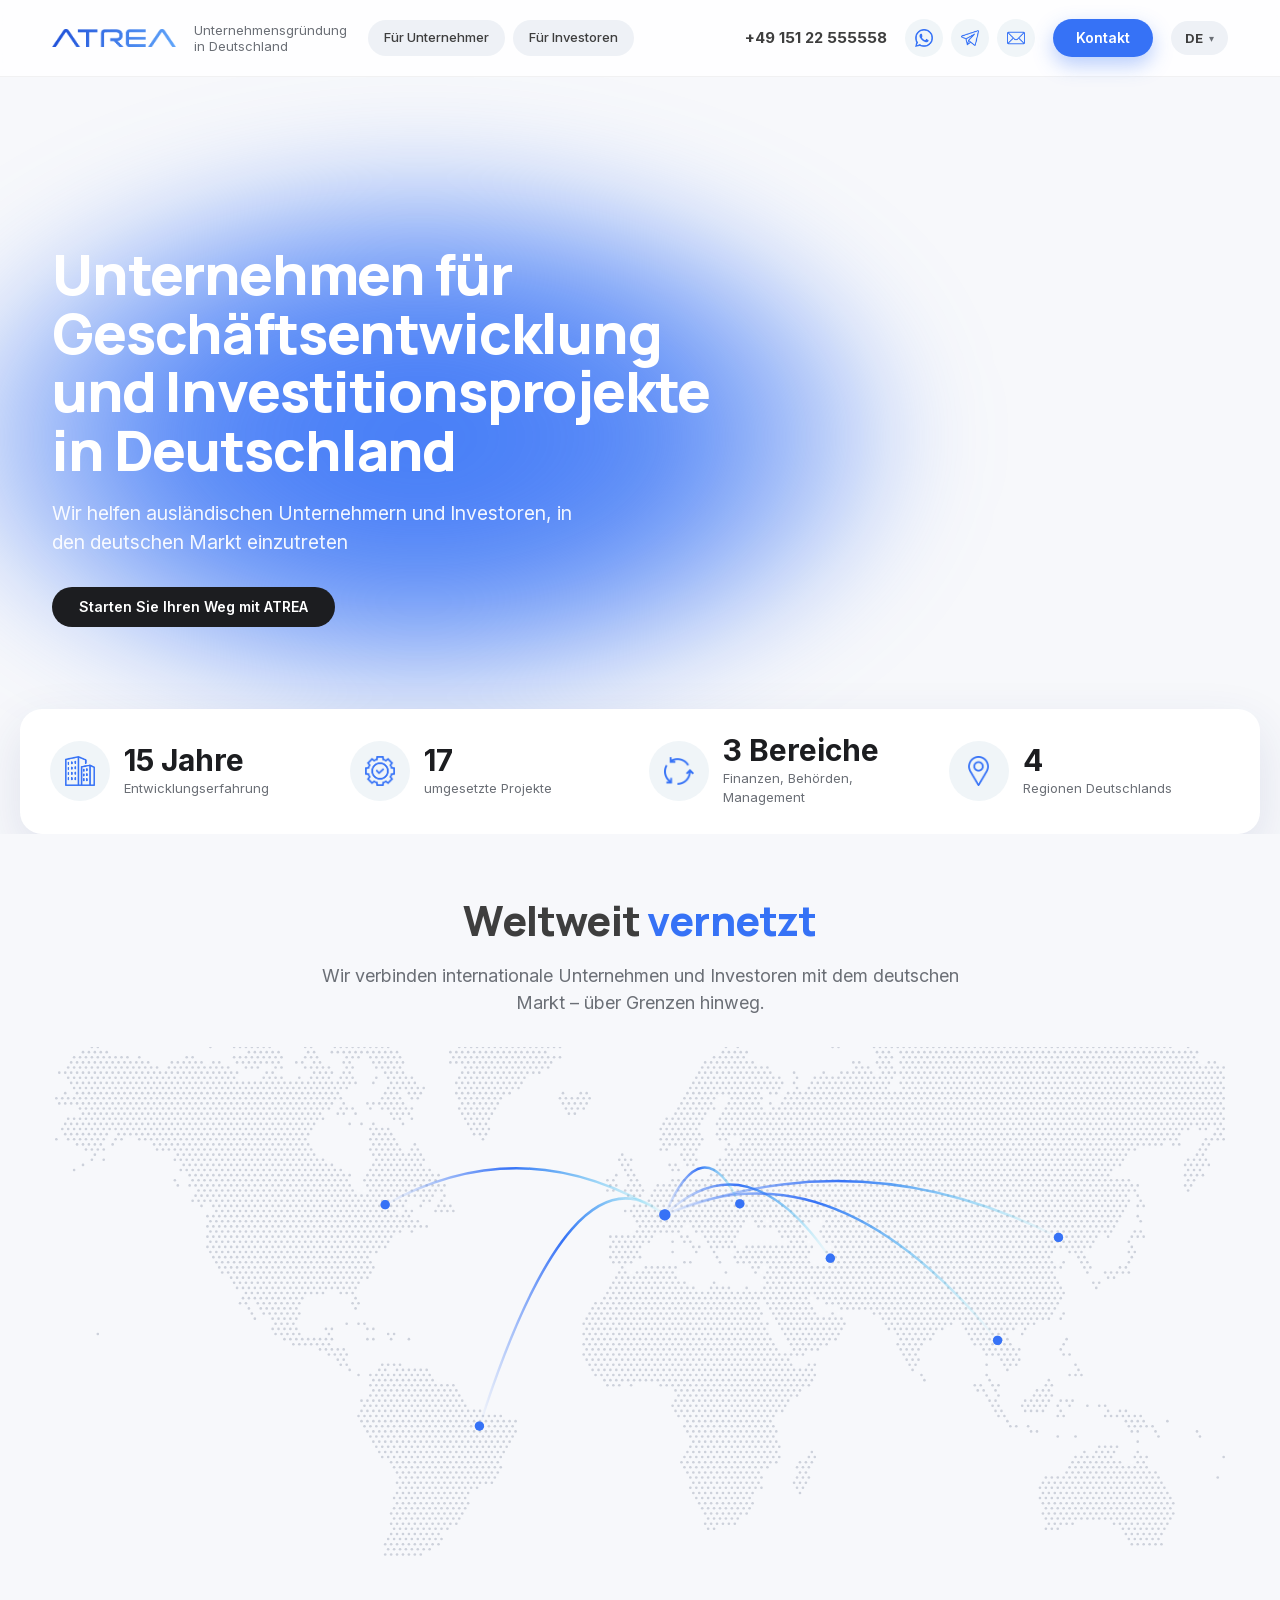
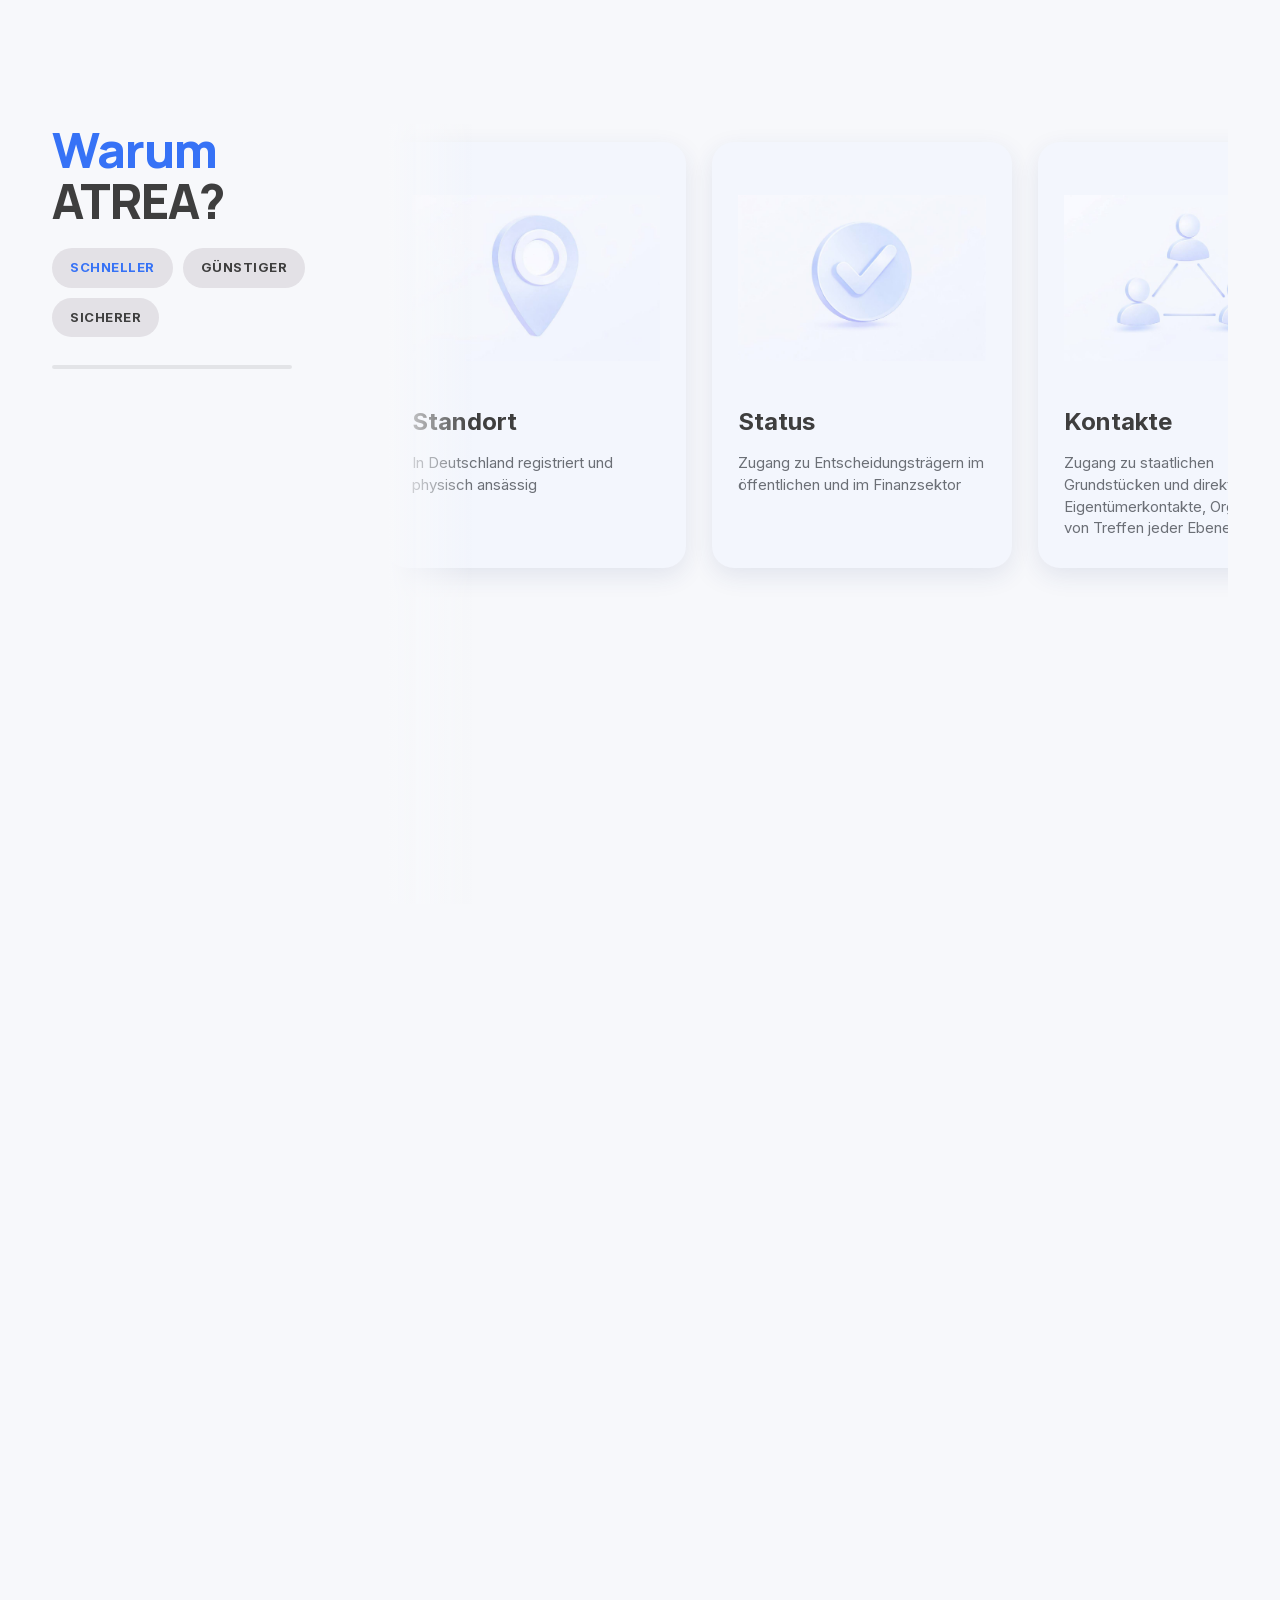
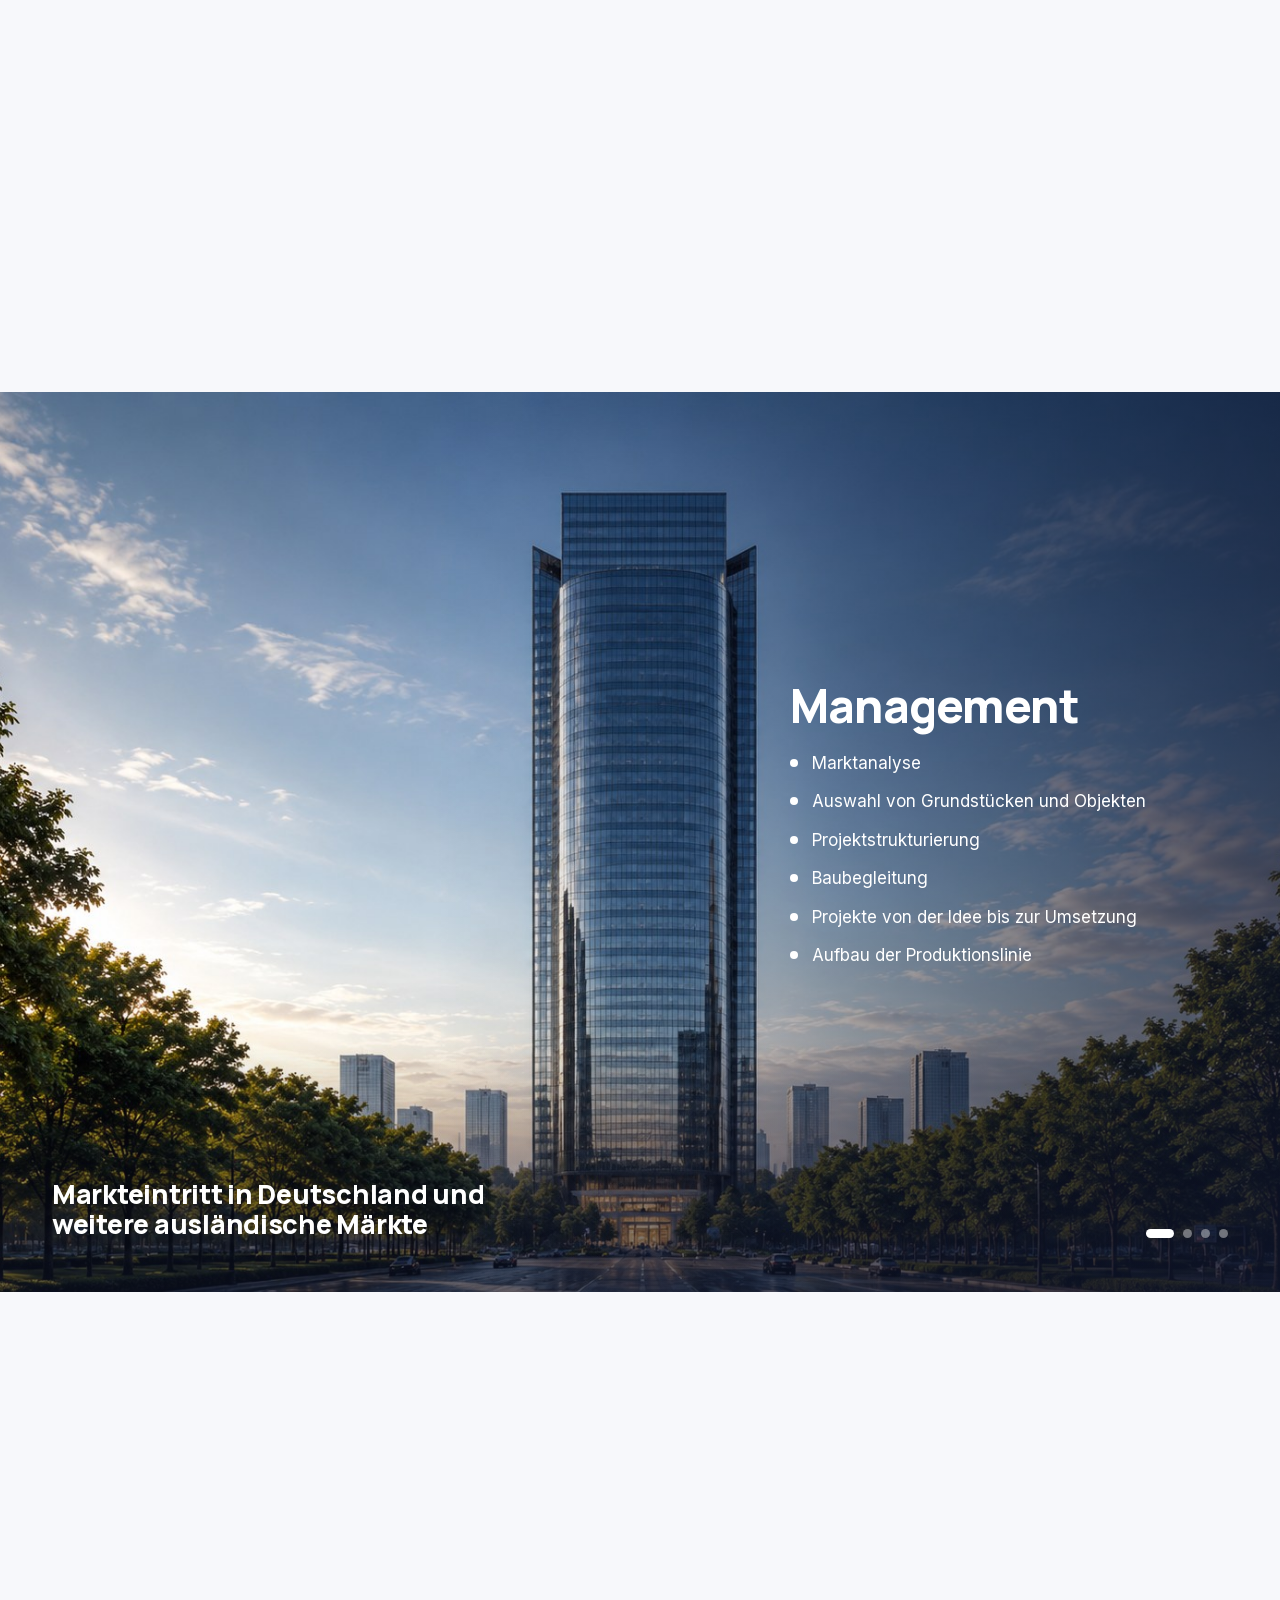
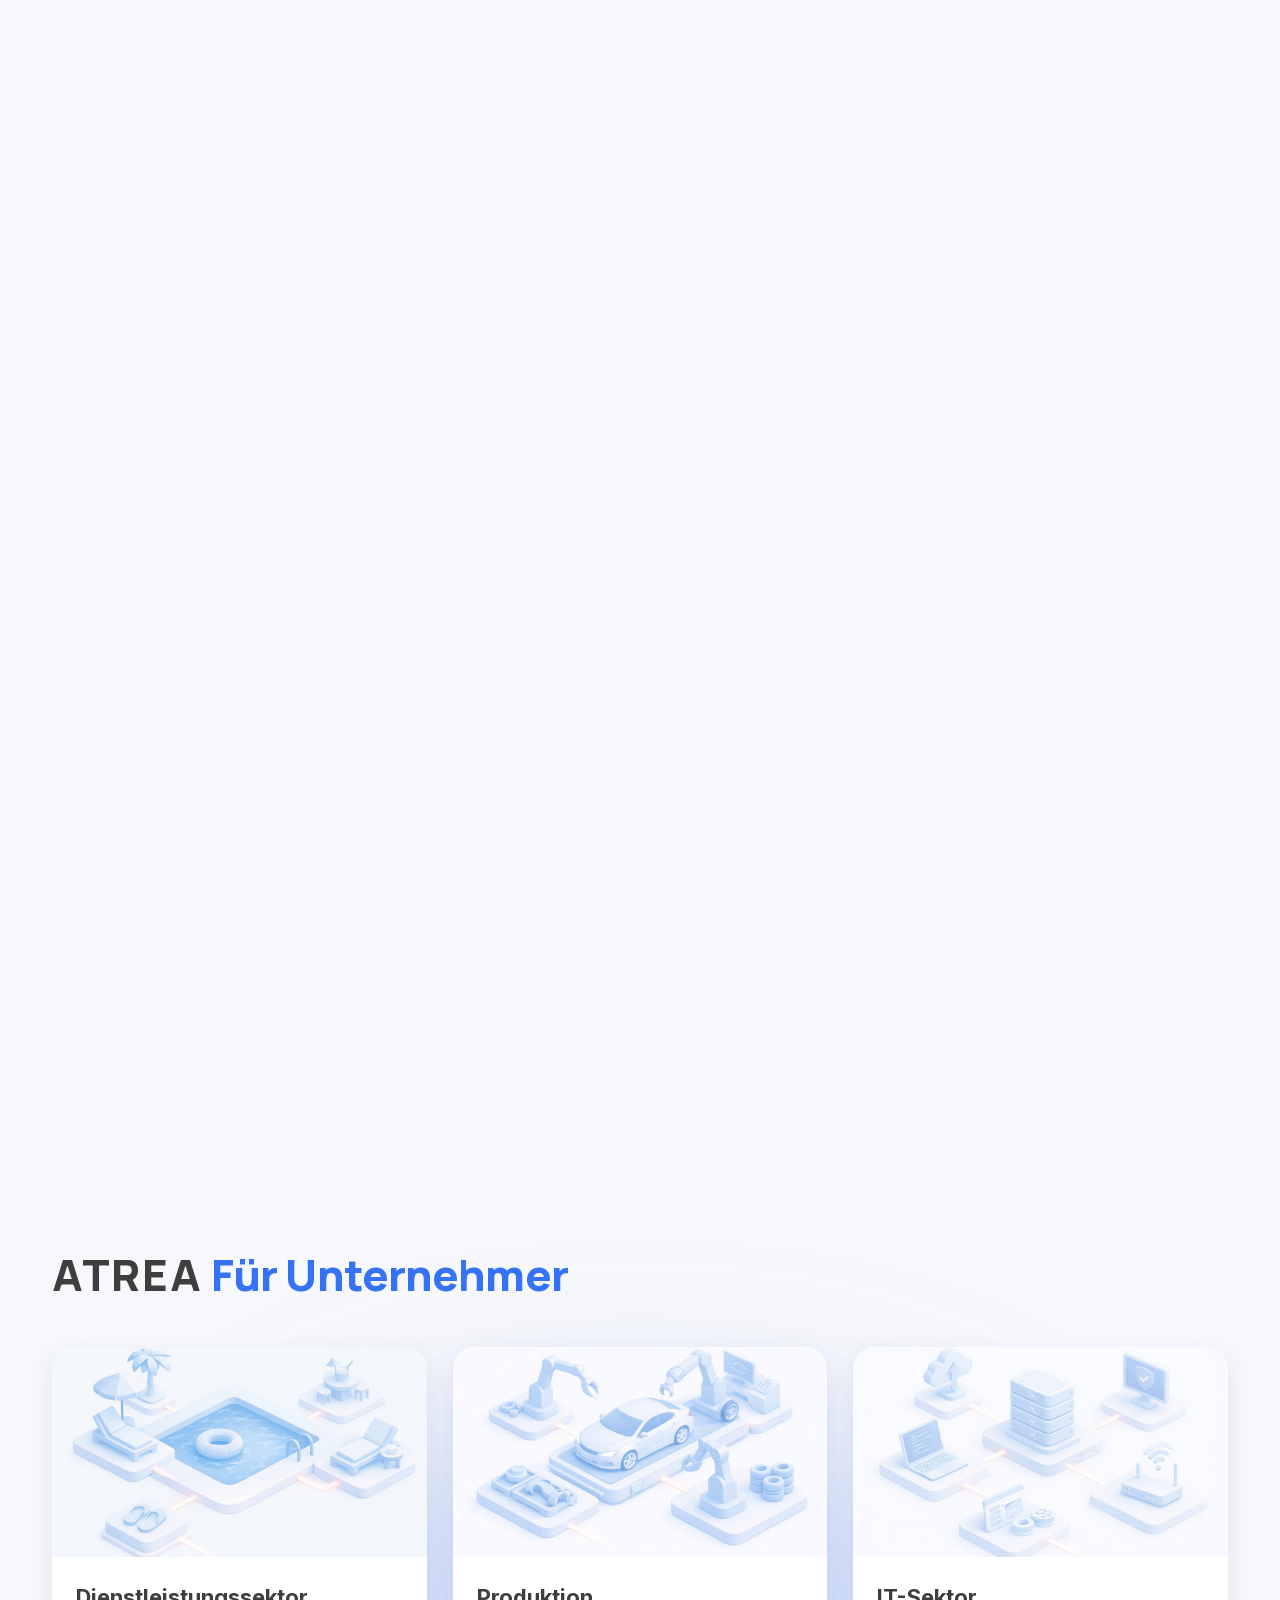
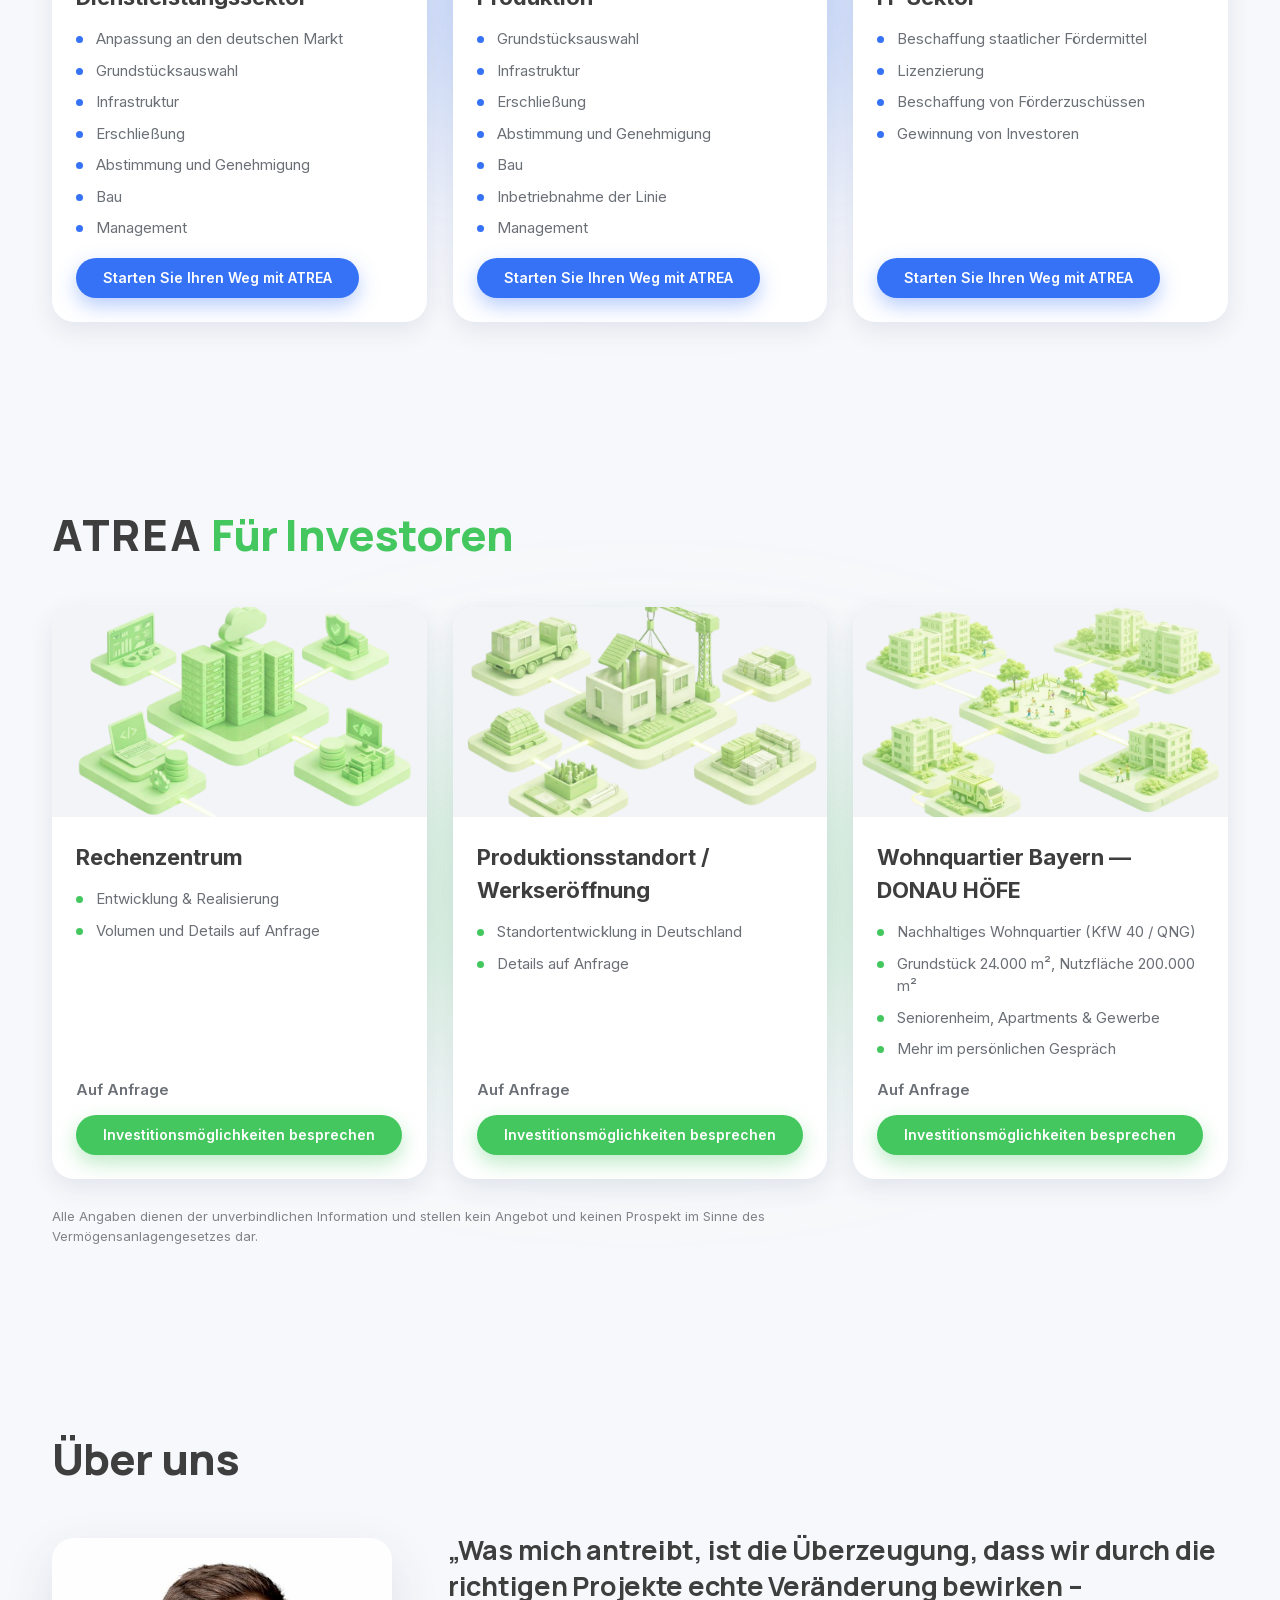
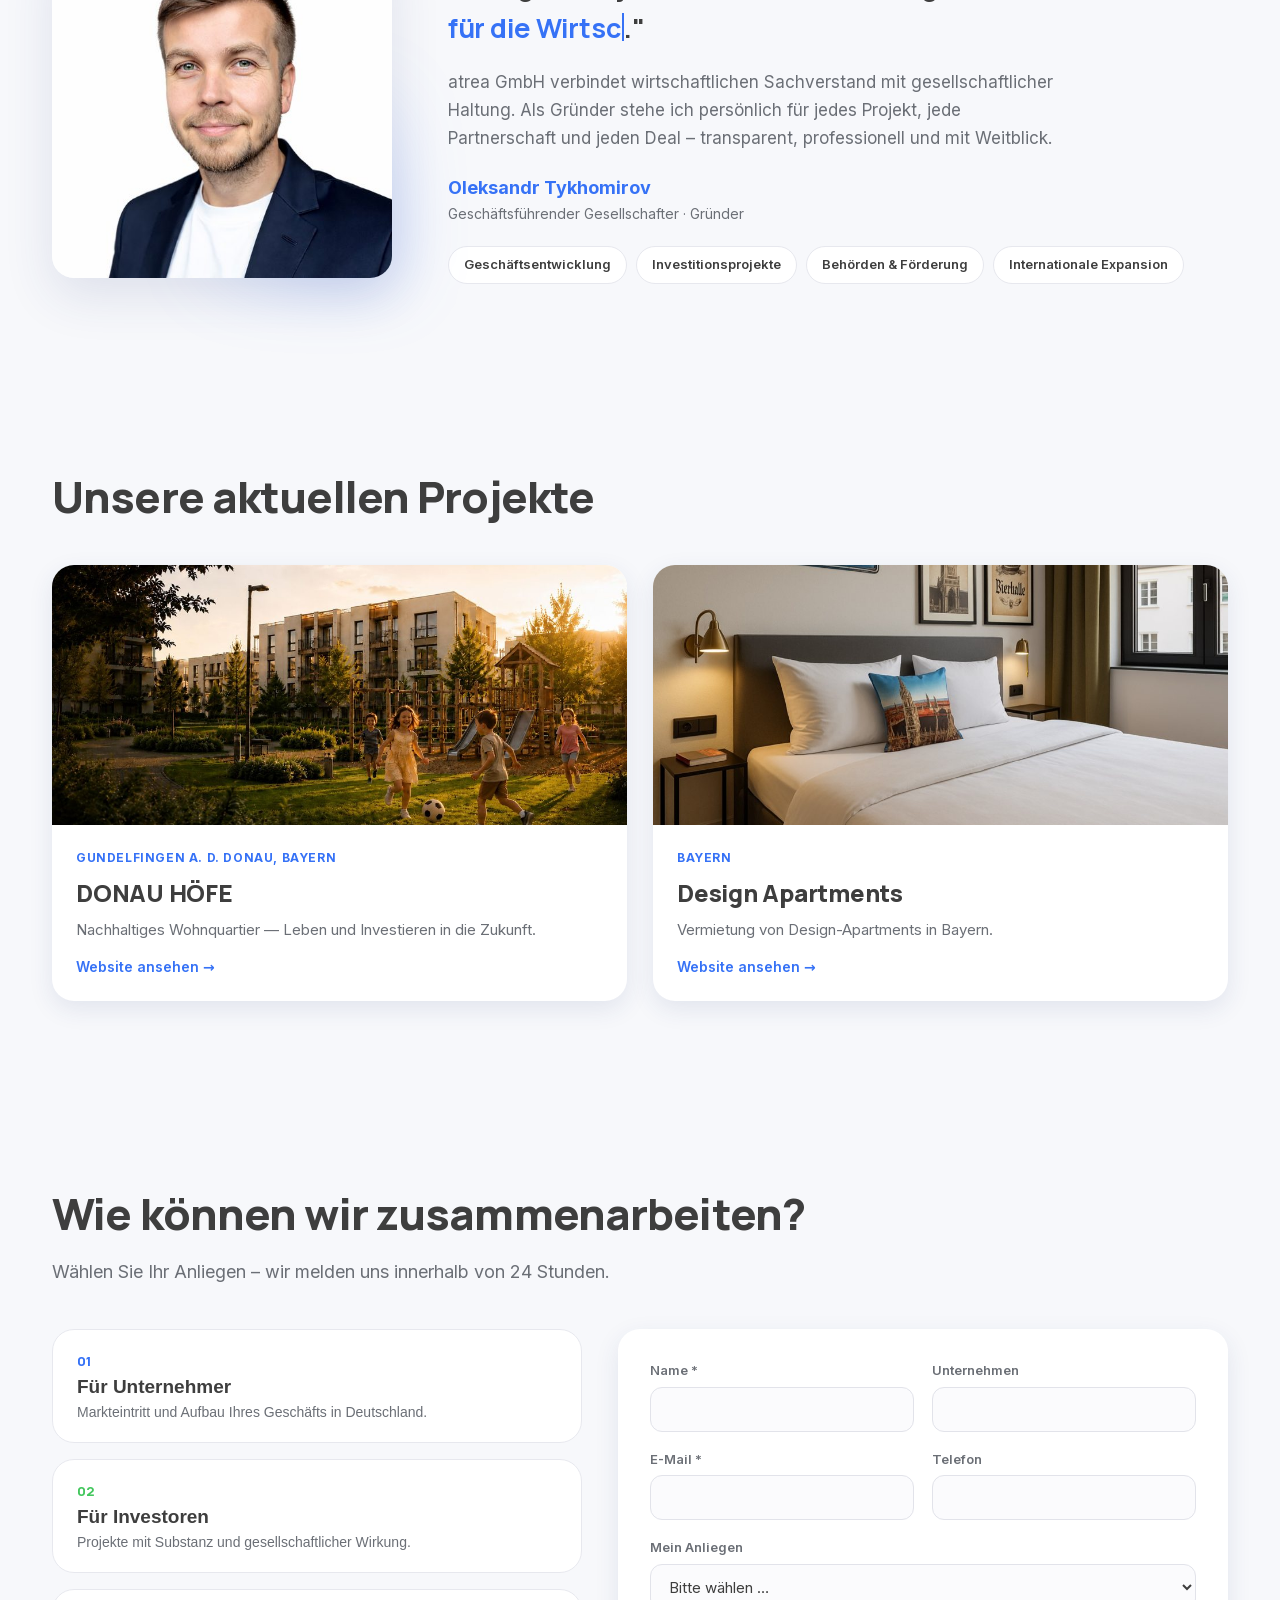
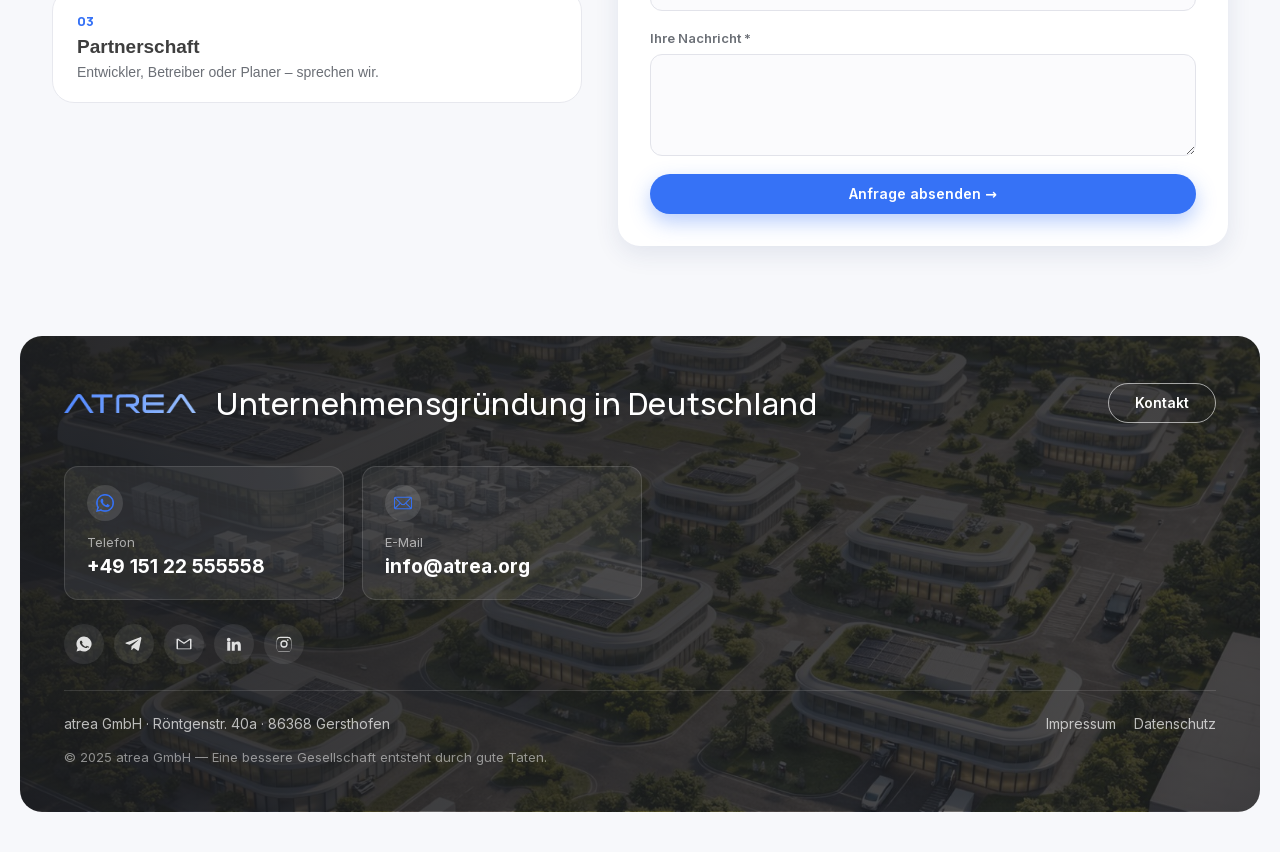
==== index.html @ e85b45f0 "Add no-cache meta tags so updates show immediately" ====
<!DOCTYPE html>
<html lang="de">
<head>
  <meta charset="UTF-8" />
  <meta http-equiv="Cache-Control" content="no-cache, no-store, must-revalidate" />
  <meta http-equiv="Pragma" content="no-cache" />
  <meta http-equiv="Expires" content="0" />
  <meta name="viewport" content="width=device-width, initial-scale=1.0" />
  <title>ATREA GmbH — Unternehmensgründung &amp; Investitionsprojekte in Deutschland</title>
  <meta name="description" content="ATREA GmbH — Geschäftsentwicklung und Investitionsprojekte in Deutschland. Wir helfen ausländischen Unternehmern und Investoren, in den deutschen Markt einzutreten." />
  <link rel="icon" href="data:image/svg+xml,%3Csvg xmlns='http://www.w3.org/2000/svg' viewBox='0 0 32 32'%3E%3Crect width='32' height='32' rx='7' fill='%233672f6'/%3E%3Ctext x='16' y='23' font-family='Arial' font-weight='bold' font-size='18' fill='white' text-anchor='middle'%3EA%3C/text%3E%3C/svg%3E" />
  <link rel="stylesheet" href="assets/css/fonts.css?v=17" />
  <link rel="stylesheet" href="assets/css/styles.css?v=21" />
</head>
<body>

  <!-- ===== Навигация (одна, sticky — следует за пользователем) ===== -->
  <header class="nav" id="nav">
    <div class="nav__inner container">
      <a href="#top" class="nav__logo">ATREA</a>
      <a href="#why" class="nav__tagline" data-i18n="nav.tagline"></a>
      <nav class="nav__tabs">
        <a href="#entrepreneurs" class="nav__tab" data-i18n="nav.entrepreneurs"></a>
        <a href="#investors" class="nav__tab" data-i18n="nav.investors"></a>
      </nav>
      <a href="tel:" class="nav__phone" id="navPhone"></a>
      <div class="nav__socials" id="navSocials"></div>
      <a href="#kontakt" class="btn btn--primary nav__cta" data-i18n="nav.contact"></a>
      <div class="lang" id="lang">
        <button class="lang__current" id="langCurrent" aria-haspopup="true" aria-expanded="false"></button>
        <ul class="lang__menu" id="langMenu" role="menu"></ul>
      </div>
      <button class="nav__burger" id="burger" aria-label="Menu"><span></span><span></span><span></span></button>
    </div>
  </header>

  <main id="top">

    <!-- ===== Hero ===== -->
    <section class="hero">
      <div class="hero__glow"></div>
      <div class="container hero__inner">
        <h1 class="hero__title reveal" data-i18n="hero.h1"></h1>
        <p class="hero__sub reveal reveal--d1" data-i18n="hero.sub"></p>
        <a href="#kontakt" class="btn btn--dark hero__badge reveal reveal--d2" data-i18n="hero.badge"></a>
      </div>
      <!-- статистика -->
      <div class="stats">
        <div class="container stats__inner" id="stats"></div>
      </div>
    </section>

    <!-- ===== Карта мира (международная связность) ===== -->
    <section class="worldmap" id="worldmap">
      <div class="container worldmap__head reveal">
        <h2 class="worldmap__title"><span id="wmPre"></span> <span class="worldmap__accent" id="wmAccent"></span></h2>
        <p class="worldmap__sub" id="wmSub"></p>
      </div>
      <div class="container worldmap__wrap reveal">
        <img class="worldmap__dots" src="assets/img/world-dotted.svg?v=13" alt="" />
        <svg class="worldmap__lines" viewBox="0 0 800 344" fill="none" preserveAspectRatio="xMidYMid meet" aria-hidden="true">
          <defs>
            <linearGradient id="wmGrad" x1="0%" y1="0%" x2="100%" y2="0%">
              <stop offset="0%" stop-color="#3672f6" stop-opacity="0"></stop>
              <stop offset="45%" stop-color="#3672f6" stop-opacity="1"></stop>
              <stop offset="100%" stop-color="#22d3ee" stop-opacity="0"></stop>
            </linearGradient>
          </defs>
          <path class="wm-path" pathLength="1" style="--d:.1s" d="M 235.6 109.5 Q 325.8 59.5 416 116"></path>
          <path class="wm-path" pathLength="1" style="--d:.35s" d="M 296.4 252.3 Q 356.2 66 416 116"></path>
          <path class="wm-path" pathLength="1" style="--d:.6s" d="M 416 116 Q 469.4 66 522.8 144.0"></path>
          <path class="wm-path" pathLength="1" style="--d:.85s" d="M 416 116 Q 523.35 66 630.7 197.0"></path>
          <path class="wm-path" pathLength="1" style="--d:1.1s" d="M 416 116 Q 543 66 670.0 130.6"></path>
          <path class="wm-path" pathLength="1" style="--d:1.35s" d="M 464.4 108.9 Q 440.2 58.9 416 116"></path>
          <g class="wm-dots" fill="#3672f6">
            <g><circle cx="416" cy="116" r="3.6"></circle><circle class="wm-ping" cx="416" cy="116" r="3.6"></circle></g>
            <g><circle cx="235.6" cy="109.5" r="3"></circle><circle class="wm-ping" cx="235.6" cy="109.5" r="3"></circle></g>
            <g><circle cx="296.4" cy="252.3" r="3"></circle><circle class="wm-ping" cx="296.4" cy="252.3" r="3"></circle></g>
            <g><circle cx="522.8" cy="144.0" r="3"></circle><circle class="wm-ping" cx="522.8" cy="144.0" r="3"></circle></g>
            <g><circle cx="630.7" cy="197.0" r="3"></circle><circle class="wm-ping" cx="630.7" cy="197.0" r="3"></circle></g>
            <g><circle cx="670.0" cy="130.6" r="3"></circle><circle class="wm-ping" cx="670.0" cy="130.6" r="3"></circle></g>
            <g><circle cx="464.4" cy="108.9" r="3"></circle><circle class="wm-ping" cx="464.4" cy="108.9" r="3"></circle></g>
          </g>
        </svg>
      </div>
    </section>

    <!-- ===== Почему ATREA (горизонтальный скролл / свайп) ===== -->
    <section class="why" id="why">
      <div class="why__pin container">
        <div class="why__aside">
          <h2 class="why__title" id="whyTitle"></h2>
          <div class="why__tags" id="whyTags"></div>
          <div class="why__progress"><span id="whyProgress"></span></div>
        </div>
        <div class="why__viewport">
          <div class="why__haze"></div>
          <div class="why__track" id="whyTrack"></div>
        </div>
      </div>
    </section>

    <!-- ===== Вывод бизнеса (смена состояний по скроллу) ===== -->
    <section class="biz" id="biz">
      <div class="biz__pin">
        <img class="biz__bg" src="assets/img/hero-building.jpg?v=7" alt="" />
        <div class="biz__overlay"></div>
        <div class="container biz__inner">
          <div class="biz__panels" id="bizPanels"></div>
          <div class="biz__dots" id="bizTabs"></div>
          <h2 class="biz__caption" id="bizTitle"></h2>
        </div>
      </div>
    </section>

    <!-- ===== Для предпринимателей ===== -->
    <section class="cards-sec cards-sec--ent" id="entrepreneurs">
      <div class="container">
        <h2 class="cards-sec__title"><span class="brand">ATREA</span> <span id="entTitle"></span></h2>
        <div class="cards-grid" id="entGrid"></div>
      </div>
    </section>

    <!-- ===== Для инвесторов ===== -->
    <section class="cards-sec cards-sec--inv" id="investors">
      <div class="container">
        <h2 class="cards-sec__title"><span class="brand">ATREA</span> <span id="invTitle"></span></h2>
        <div class="cards-grid" id="invGrid"></div>
        <p class="cards-disclaimer" id="invDisclaimer"></p>
      </div>
    </section>

    <!-- ===== Über uns / Основатель ===== -->
    <section class="founder" id="ueber-uns">
      <div class="container">
        <h2 class="founder__title reveal" id="founderLabel"></h2>
        <div class="founder__inner">
          <div class="founder__photo reveal"><img src="assets/img/founder.jpg" alt="Oleksandr Tykhomirov" /></div>
          <div class="founder__body">
            <blockquote class="founder__quote reveal reveal--d1"><span id="founderQuotePre"></span><span class="founder__typeline"><span class="type" id="founderType"></span><span class="type-caret" aria-hidden="true"></span><span id="founderQuotePost"></span></span></blockquote>
            <p class="founder__text reveal reveal--d2" id="founderText"></p>
            <div class="founder__meta reveal reveal--d2">
              <span class="founder__name" id="founderName"></span>
              <span class="founder__role" id="founderRole"></span>
            </div>
            <div class="founder__tags reveal reveal--d3" id="founderTags"></div>
          </div>
        </div>
      </div>
    </section>

    <!-- ===== Наши действующие проекты ===== -->
    <section class="projects" id="projects">
      <div class="container">
        <h2 class="projects__title reveal" id="projTitle"></h2>
        <div class="projects__grid" id="projGrid"></div>
      </div>
    </section>

    <!-- ===== Контакт: как сотрудничаем + форма ===== -->
    <section class="contact" id="kontakt">
      <div class="container">
        <h2 class="contact__title reveal" id="contactTitle"></h2>
        <p class="contact__sub reveal reveal--d1" id="contactSub"></p>
        <div class="contact__grid">
          <div class="contact__options" id="contactOptions"></div>
          <form class="contact__form" id="contactForm" novalidate></form>
        </div>
      </div>
    </section>

  </main>

  <!-- ===== Футер / Контакты ===== -->
  <footer class="footer" id="footer">
    <div class="container footer__inner">
      <div class="footer__top">
        <span class="footer__logo">ATREA</span>
        <span class="footer__tag" id="footerTitle"></span>
        <a href="#kontakt" class="btn btn--ghost" data-i18n="nav.contact"></a>
      </div>
      <div class="footer__contacts" id="footerContacts"></div>
      <div class="footer__social" id="footerSocial"></div>
      <div class="footer__bar">
        <span class="footer__address" id="footerAddress"></span>
        <span class="footer__legal" id="footerLegal"></span>
      </div>
      <div class="footer__slogan" id="footerSlogan"></div>
    </div>
  </footer>

  <!-- Модалка-заглушка для кнопок (демо) -->
  <div class="modal" id="modal" hidden>
    <div class="modal__backdrop" data-close></div>
    <div class="modal__box">
      <button class="modal__x" data-close aria-label="close">×</button>
      <h3 class="modal__title" id="modalTitle"></h3>
      <p class="modal__text" id="modalText"></p>
      <a href="#kontakt" class="btn btn--primary" data-close id="modalBtn"></a>
    </div>
  </div>

  <script src="assets/js/i18n.js?v=21"></script>
  <script src="assets/js/app.js?v=21"></script>
</body>
</html>
---- assets/css/fonts.css ----
/* Self-hosted Manrope + Inter (latin, latin-ext, cyrillic) */
@font-face {
  font-family: 'Inter';
  font-style: normal;
  font-weight: 400;
  font-display: swap;
  src: url(../fonts/inter-400-cyrillic.woff2) format('woff2');
  unicode-range: U+0301, U+0400-045F, U+0490-0491, U+04B0-04B1, U+2116;
}
@font-face {
  font-family: 'Inter';
  font-style: normal;
  font-weight: 400;
  font-display: swap;
  src: url(../fonts/inter-400-latin-ext.woff2) format('woff2');
  unicode-range: U+0100-02BA, U+02BD-02C5, U+02C7-02CC, U+02CE-02D7, U+02DD-02FF, U+0304, U+0308, U+0329, U+1D00-1DBF, U+1E00-1E9F, U+1EF2-1EFF, U+2020, U+20A0-20AB, U+20AD-20C0, U+2113, U+2C60-2C7F, U+A720-A7FF;
}
@font-face {
  font-family: 'Inter';
  font-style: normal;
  font-weight: 400;
  font-display: swap;
  src: url(../fonts/inter-400-latin.woff2) format('woff2');
  unicode-range: U+0000-00FF, U+0131, U+0152-0153, U+02BB-02BC, U+02C6, U+02DA, U+02DC, U+0304, U+0308, U+0329, U+2000-206F, U+20AC, U+2122, U+2191, U+2193, U+2212, U+2215, U+FEFF, U+FFFD;
}
@font-face {
  font-family: 'Inter';
  font-style: normal;
  font-weight: 500;
  font-display: swap;
  src: url(../fonts/inter-500-cyrillic.woff2) format('woff2');
  unicode-range: U+0301, U+0400-045F, U+0490-0491, U+04B0-04B1, U+2116;
}
@font-face {
  font-family: 'Inter';
  font-style: normal;
  font-weight: 500;
  font-display: swap;
  src: url(../fonts/inter-500-latin-ext.woff2) format('woff2');
  unicode-range: U+0100-02BA, U+02BD-02C5, U+02C7-02CC, U+02CE-02D7, U+02DD-02FF, U+0304, U+0308, U+0329, U+1D00-1DBF, U+1E00-1E9F, U+1EF2-1EFF, U+2020, U+20A0-20AB, U+20AD-20C0, U+2113, U+2C60-2C7F, U+A720-A7FF;
}
@font-face {
  font-family: 'Inter';
  font-style: normal;
  font-weight: 500;
  font-display: swap;
  src: url(../fonts/inter-500-latin.woff2) format('woff2');
  unicode-range: U+0000-00FF, U+0131, U+0152-0153, U+02BB-02BC, U+02C6, U+02DA, U+02DC, U+0304, U+0308, U+0329, U+2000-206F, U+20AC, U+2122, U+2191, U+2193, U+2212, U+2215, U+FEFF, U+FFFD;
}
@font-face {
  font-family: 'Inter';
  font-style: normal;
  font-weight: 600;
  font-display: swap;
  src: url(../fonts/inter-600-cyrillic.woff2) format('woff2');
  unicode-range: U+0301, U+0400-045F, U+0490-0491, U+04B0-04B1, U+2116;
}
@font-face {
  font-family: 'Inter';
  font-style: normal;
  font-weight: 600;
  font-display: swap;
  src: url(../fonts/inter-600-latin-ext.woff2) format('woff2');
  unicode-range: U+0100-02BA, U+02BD-02C5, U+02C7-02CC, U+02CE-02D7, U+02DD-02FF, U+0304, U+0308, U+0329, U+1D00-1DBF, U+1E00-1E9F, U+1EF2-1EFF, U+2020, U+20A0-20AB, U+20AD-20C0, U+2113, U+2C60-2C7F, U+A720-A7FF;
}
@font-face {
  font-family: 'Inter';
  font-style: normal;
  font-weight: 600;
  font-display: swap;
  src: url(../fonts/inter-600-latin.woff2) format('woff2');
  unicode-range: U+0000-00FF, U+0131, U+0152-0153, U+02BB-02BC, U+02C6, U+02DA, U+02DC, U+0304, U+0308, U+0329, U+2000-206F, U+20AC, U+2122, U+2191, U+2193, U+2212, U+2215, U+FEFF, U+FFFD;
}
@font-face {
  font-family: 'Inter';
  font-style: normal;
  font-weight: 700;
  font-display: swap;
  src: url(../fonts/inter-700-cyrillic.woff2) format('woff2');
  unicode-range: U+0301, U+0400-045F, U+0490-0491, U+04B0-04B1, U+2116;
}
@font-face {
  font-family: 'Inter';
  font-style: normal;
  font-weight: 700;
  font-display: swap;
  src: url(../fonts/inter-700-latin-ext.woff2) format('woff2');
  unicode-range: U+0100-02BA, U+02BD-02C5, U+02C7-02CC, U+02CE-02D7, U+02DD-02FF, U+0304, U+0308, U+0329, U+1D00-1DBF, U+1E00-1E9F, U+1EF2-1EFF, U+2020, U+20A0-20AB, U+20AD-20C0, U+2113, U+2C60-2C7F, U+A720-A7FF;
}
@font-face {
  font-family: 'Inter';
  font-style: normal;
  font-weight: 700;
  font-display: swap;
  src: url(../fonts/inter-700-latin.woff2) format('woff2');
  unicode-range: U+0000-00FF, U+0131, U+0152-0153, U+02BB-02BC, U+02C6, U+02DA, U+02DC, U+0304, U+0308, U+0329, U+2000-206F, U+20AC, U+2122, U+2191, U+2193, U+2212, U+2215, U+FEFF, U+FFFD;
}
@font-face {
  font-family: 'Manrope';
  font-style: normal;
  font-weight: 500;
  font-display: swap;
  src: url(../fonts/manrope-500-cyrillic.woff2) format('woff2');
  unicode-range: U+0301, U+0400-045F, U+0490-0491, U+04B0-04B1, U+2116;
}
@font-face {
  font-family: 'Manrope';
  font-style: normal;
  font-weight: 500;
  font-display: swap;
  src: url(../fonts/manrope-500-latin-ext.woff2) format('woff2');
  unicode-range: U+0100-02BA, U+02BD-02C5, U+02C7-02CC, U+02CE-02D7, U+02DD-02FF, U+0304, U+0308, U+0329, U+1D00-1DBF, U+1E00-1E9F, U+1EF2-1EFF, U+2020, U+20A0-20AB, U+20AD-20C0, U+2113, U+2C60-2C7F, U+A720-A7FF;
}
@font-face {
  font-family: 'Manrope';
  font-style: normal;
  font-weight: 500;
  font-display: swap;
  src: url(../fonts/manrope-500-latin.woff2) format('woff2');
  unicode-range: U+0000-00FF, U+0131, U+0152-0153, U+02BB-02BC, U+02C6, U+02DA, U+02DC, U+0304, U+0308, U+0329, U+2000-206F, U+20AC, U+2122, U+2191, U+2193, U+2212, U+2215, U+FEFF, U+FFFD;
}
@font-face {
  font-family: 'Manrope';
  font-style: normal;
  font-weight: 600;
  font-display: swap;
  src: url(../fonts/manrope-600-cyrillic.woff2) format('woff2');
  unicode-range: U+0301, U+0400-045F, U+0490-0491, U+04B0-04B1, U+2116;
}
@font-face {
  font-family: 'Manrope';
  font-style: normal;
  font-weight: 600;
  font-display: swap;
  src: url(../fonts/manrope-600-latin-ext.woff2) format('woff2');
  unicode-range: U+0100-02BA, U+02BD-02C5, U+02C7-02CC, U+02CE-02D7, U+02DD-02FF, U+0304, U+0308, U+0329, U+1D00-1DBF, U+1E00-1E9F, U+1EF2-1EFF, U+2020, U+20A0-20AB, U+20AD-20C0, U+2113, U+2C60-2C7F, U+A720-A7FF;
}
@font-face {
  font-family: 'Manrope';
  font-style: normal;
  font-weight: 600;
  font-display: swap;
  src: url(../fonts/manrope-600-latin.woff2) format('woff2');
  unicode-range: U+0000-00FF, U+0131, U+0152-0153, U+02BB-02BC, U+02C6, U+02DA, U+02DC, U+0304, U+0308, U+0329, U+2000-206F, U+20AC, U+2122, U+2191, U+2193, U+2212, U+2215, U+FEFF, U+FFFD;
}
@font-face {
  font-family: 'Manrope';
  font-style: normal;
  font-weight: 700;
  font-display: swap;
  src: url(../fonts/manrope-700-cyrillic.woff2) format('woff2');
  unicode-range: U+0301, U+0400-045F, U+0490-0491, U+04B0-04B1, U+2116;
}
@font-face {
  font-family: 'Manrope';
  font-style: normal;
  font-weight: 700;
  font-display: swap;
  src: url(../fonts/manrope-700-latin-ext.woff2) format('woff2');
  unicode-range: U+0100-02BA, U+02BD-02C5, U+02C7-02CC, U+02CE-02D7, U+02DD-02FF, U+0304, U+0308, U+0329, U+1D00-1DBF, U+1E00-1E9F, U+1EF2-1EFF, U+2020, U+20A0-20AB, U+20AD-20C0, U+2113, U+2C60-2C7F, U+A720-A7FF;
}
@font-face {
  font-family: 'Manrope';
  font-style: normal;
  font-weight: 700;
  font-display: swap;
  src: url(../fonts/manrope-700-latin.woff2) format('woff2');
  unicode-range: U+0000-00FF, U+0131, U+0152-0153, U+02BB-02BC, U+02C6, U+02DA, U+02DC, U+0304, U+0308, U+0329, U+2000-206F, U+20AC, U+2122, U+2191, U+2193, U+2212, U+2215, U+FEFF, U+FFFD;
}
@font-face {
  font-family: 'Manrope';
  font-style: normal;
  font-weight: 800;
  font-display: swap;
  src: url(../fonts/manrope-800-cyrillic.woff2) format('woff2');
  unicode-range: U+0301, U+0400-045F, U+0490-0491, U+04B0-04B1, U+2116;
}
@font-face {
  font-family: 'Manrope';
  font-style: normal;
  font-weight: 800;
  font-display: swap;
  src: url(../fonts/manrope-800-latin-ext.woff2) format('woff2');
  unicode-range: U+0100-02BA, U+02BD-02C5, U+02C7-02CC, U+02CE-02D7, U+02DD-02FF, U+0304, U+0308, U+0329, U+1D00-1DBF, U+1E00-1E9F, U+1EF2-1EFF, U+2020, U+20A0-20AB, U+20AD-20C0, U+2113, U+2C60-2C7F, U+A720-A7FF;
}
@font-face {
  font-family: 'Manrope';
  font-style: normal;
  font-weight: 800;
  font-display: swap;
  src: url(../fonts/manrope-800-latin.woff2) format('woff2');
  unicode-range: U+0000-00FF, U+0131, U+0152-0153, U+02BB-02BC, U+02C6, U+02DA, U+02DC, U+0304, U+0308, U+0329, U+2000-206F, U+20AC, U+2122, U+2191, U+2193, U+2212, U+2215, U+FEFF, U+FFFD;
}
---- assets/css/styles.css ----
/* ============================================================
   ATREA GmbH — стили. Сетка/цвета/типографика из Figma.
   Дисплей: Bebas Neue (лат.) + Oswald (кир. фолбэк). Текст: Inter.
   ============================================================ */

:root {
  --blue: #3672f6;
  --blue-dark: #2a5fe0;
  --green: #44c75e;
  --green-dark: #34a64a;
  --ink: #3e3e3e;
  --ink-2: #6b6f76;
  --black: #1c1d20;
  --bg: #f7f8fb;
  --card: #f3f6fd;
  --card-2: #f0f5f8;
  --haze: #eceaee;
  --white: #fff;
  --radius: 22px;
  --radius-sm: 14px;
  --shadow: 0 18px 50px rgba(40, 60, 120, .12);
  --shadow-sm: 0 8px 24px rgba(40, 60, 120, .10);
  --container: 1240px;
  --nav-h: 76px;
  --ease: cubic-bezier(.22, .61, .36, 1);
  --font-display: "Manrope", "Inter", system-ui, sans-serif;
  --font-text: "Inter", system-ui, -apple-system, sans-serif;
}

* { box-sizing: border-box; }
html { scroll-behavior: smooth; }
body {
  margin: 0;
  font-family: var(--font-text);
  color: var(--ink);
  background: var(--bg);
  line-height: 1.5;
  -webkit-font-smoothing: antialiased;
  overflow-x: hidden;
}
img { display: block; max-width: 100%; }
a { color: inherit; text-decoration: none; }
ul { margin: 0; padding: 0; list-style: none; }

.container { width: 100%; max-width: var(--container); margin: 0 auto; padding: 0 32px; }
.brand { font-family: var(--font-display); letter-spacing: .04em; color: var(--blue); }

/* ---------- Кнопки (единый стиль) ---------- */
.btn {
  display: inline-flex; align-items: center; justify-content: center; gap: .5em;
  font-family: var(--font-text); font-weight: 600; font-size: 14px;
  padding: 12px 26px; border-radius: 999px; border: 1.5px solid transparent;
  cursor: pointer; transition: transform .25s var(--ease), background .25s var(--ease), box-shadow .25s var(--ease), color .25s var(--ease);
  white-space: nowrap; line-height: 1;
}
.btn--primary { background: var(--blue); color: #fff; box-shadow: 0 8px 20px rgba(54,114,246,.35); }
.btn--primary:hover { background: var(--blue-dark); transform: translateY(-2px); box-shadow: 0 12px 26px rgba(54,114,246,.45); }
.btn--ghost { background: transparent; color: #fff; border-color: rgba(255,255,255,.6); }
.btn--ghost:hover { background: rgba(255,255,255,.12); transform: translateY(-2px); }
.btn--light { background: #fff; color: var(--blue); box-shadow: var(--shadow-sm); }
.btn--light:hover { transform: translateY(-2px); box-shadow: var(--shadow); }
.btn--dark { background: var(--black); color: #fff; box-shadow: none; }
.btn--dark:hover { background: #000; transform: translateY(-2px); box-shadow: none; }
.btn--green { background: var(--green); color: #fff; box-shadow: 0 8px 20px rgba(68,199,94,.35); }
.btn--green:hover { background: var(--green-dark); transform: translateY(-2px); box-shadow: 0 12px 26px rgba(68,199,94,.45); }

/* ============================================================
   Навигация (одна, sticky)
   ============================================================ */
.nav {
  position: sticky; top: 0; z-index: 60;
  background: rgba(255,255,255,.82);
  backdrop-filter: saturate(160%) blur(14px);
  border-bottom: 1px solid rgba(0,0,0,.05);
  transition: box-shadow .3s var(--ease), background .3s var(--ease);
}
.nav.is-scrolled { box-shadow: 0 6px 24px rgba(0,0,0,.07); }
.nav__inner { display: flex; align-items: center; gap: 18px; height: var(--nav-h); }
.nav__logo {
  display: block; width: 124px; height: 30px; flex: none; overflow: hidden; text-indent: -9999px;
  background: linear-gradient(100deg, #1d4ed8, #60a5fa);
  -webkit-mask: url(../img/logo-atrea.png) no-repeat left center / contain;
  mask: url(../img/logo-atrea.png) no-repeat left center / contain;
}
.nav__tagline { font-size: 13px; color: var(--ink-2); max-width: 150px; line-height: 1.25; }
.nav__tabs { display: flex; gap: 8px; margin-left: 6px; }
.nav__tab {
  font-size: 13px; font-weight: 500; color: var(--ink); padding: 8px 16px;
  border-radius: 999px; background: #eef1f6; transition: background .2s, color .2s;
}
.nav__tab:hover { background: var(--blue); color: #fff; }
.nav__tab[href="#investors"]:hover { background: var(--green); color: #fff; }
.nav__phone { margin-left: auto; font-weight: 700; font-size: 15px; color: var(--ink); white-space: nowrap; }
.nav__socials { display: flex; gap: 8px; }
.nav__socials a {
  width: 38px; height: 38px; border-radius: 50%; background: var(--card-2);
  display: grid; place-items: center; transition: transform .2s, background .2s;
}
.nav__socials a:hover { transform: translateY(-2px); background: #e3ecfb; }
.nav__socials img { width: 18px; height: 18px; }
.nav__cta { padding: 11px 22px; }

/* Переключатель языка */
.lang { position: relative; }
.lang__current {
  font-family: var(--font-text); font-weight: 700; font-size: 13px; color: var(--ink);
  background: #eef1f6; border: none; border-radius: 999px; padding: 9px 14px; cursor: pointer;
  display: flex; align-items: center; gap: 6px; transition: background .2s;
}
.lang__current::after { content: "▾"; font-size: 10px; color: var(--ink-2); }
.lang__current:hover { background: #e3ecfb; }
.lang__menu {
  position: absolute; right: 0; top: calc(100% + 8px); min-width: 96px;
  background: #fff; border-radius: 12px; box-shadow: var(--shadow); padding: 6px;
  opacity: 0; visibility: hidden; transform: translateY(-6px); transition: .2s var(--ease); z-index: 70;
}
.lang.is-open .lang__menu { opacity: 1; visibility: visible; transform: translateY(0); }
.lang__menu li { padding: 9px 12px; border-radius: 8px; font-size: 13px; font-weight: 600; cursor: pointer; transition: background .15s; }
.lang__menu li:hover { background: #eef1f6; }
.lang__menu li.is-active { color: var(--blue); background: #eef3ff; }

.nav__burger { display: none; flex-direction: column; gap: 5px; background: none; border: none; cursor: pointer; padding: 8px; }
.nav__burger span { width: 24px; height: 2px; background: var(--ink); border-radius: 2px; transition: .3s; }

/* ============================================================
   Hero
   ============================================================ */
.hero { position: relative; overflow: hidden; }
.hero__glow {
  position: absolute; left: -200px; top: 10px;
  width: 1240px; height: 700px; border-radius: 50%;
  background: radial-gradient(closest-side, rgba(54,114,246,.95), rgba(54,114,246,.8) 40%, rgba(54,114,246,.3) 68%, rgba(54,114,246,0) 82%);
  filter: blur(50px); z-index: 0; pointer-events: none;
}
.hero__inner { position: relative; z-index: 1; text-align: left; padding-top: 168px; padding-bottom: 72px; }
.hero__title {
  font-family: var(--font-display); font-weight: 800;
  font-size: clamp(34px, 4.4vw, 60px); line-height: 1.04; letter-spacing: -.02em;
  color: #fff; margin: 0 0 20px; max-width: 660px;
}
.hero__sub {
  font-family: var(--font-text); font-weight: 400;
  font-size: clamp(17px, 1.5vw, 21px); line-height: 1.5; letter-spacing: 0;
  color: rgba(255,255,255,.92); margin: 0 0 30px; max-width: 540px;
}
.hero__badge { font-size: 14px; }

/* Статистика */
.stats { position: relative; z-index: 2; margin-top: 10px; }
.stats__inner {
  display: grid; grid-template-columns: repeat(4, 1fr); gap: 18px;
  background: #fff; border-radius: var(--radius); padding: 26px 30px; box-shadow: var(--shadow);
}
.stat { display: flex; align-items: center; gap: 14px; }
.stat__icon { width: 60px; height: 60px; border-radius: 50%; background: var(--card-2); display: flex; align-items: center; justify-content: center; flex: none; }
.stat__icon img { width: 30px; height: 30px; object-fit: contain; display: block; }
.stat__num { font-family: var(--font-text); font-weight: 700; font-size: 30px; color: var(--black); line-height: 1; }
.stat__label { font-size: 13px; color: var(--ink-2); margin-top: 4px; }
.stat + .stat { position: relative; }

/* ============================================================
   Почему ATREA — горизонтальный скролл по вертикальному (desktop)
   ============================================================ */
.why { position: relative; }
.why__pin { position: sticky; top: 0; min-height: 100vh; display: flex; align-items: flex-start; gap: 44px; padding-top: 120px; }
.why__aside { flex: 0 0 290px; position: relative; z-index: 6; }
.why__title { font-family: var(--font-display); font-weight: 800; font-size: clamp(34px, 3.8vw, 50px); margin: 0 0 22px; color: var(--ink); line-height: 1.05; letter-spacing: -.02em; }
.why__title .accent { color: var(--blue); }
.why__tags { display: flex; flex-wrap: wrap; gap: 10px; }
.why__tag { background: #e3e1e6; border-radius: 999px; padding: 10px 18px; font-size: 13px; font-weight: 700; color: var(--ink); letter-spacing: .04em; text-transform: uppercase; }
.why__tag:first-child { color: var(--blue); }

.why__viewport { flex: 1 1 auto; min-width: 0; position: relative; overflow: hidden; align-self: stretch; display: flex; align-items: flex-start; }
.why__haze {
  position: absolute; left: -44px; top: 0; bottom: 0; width: 130px; z-index: 4; pointer-events: none;
  background: linear-gradient(90deg, var(--bg) 35%, rgba(236,234,238,0) 100%);
}
.why__track { display: flex; gap: 26px; padding: 18px 0; will-change: transform; }
.why-card {
  flex: 0 0 300px; background: var(--card); border-radius: var(--radius);
  padding: 26px; min-height: 426px; display: flex; flex-direction: column;
  box-shadow: var(--shadow-sm); transition: transform .3s var(--ease), box-shadow .3s var(--ease);
}
.why-card:hover { transform: translateY(-6px); box-shadow: var(--shadow); }
.why-card__img { width: 100%; height: 220px; object-fit: contain; margin-bottom: 16px; }
.why-card__title { font-family: var(--font-text); font-weight: 700; font-size: 24px; color: var(--ink); margin: 0 0 12px; }
.why-card__text { font-size: 15px; color: var(--ink-2); margin: 0; line-height: 1.45; }
.why__progress { height: 4px; background: rgba(0,0,0,.08); border-radius: 4px; margin-top: 28px; max-width: 240px; overflow: hidden; }
.why__progress span { display: block; height: 100%; width: 0; background: var(--blue); border-radius: 4px; transition: width .1s linear; }

/* ============================================================
   Вывод бизнеса — смена состояний по скроллу
   ============================================================ */
.biz { position: relative; }
.biz__pin { position: sticky; top: 0; height: 100vh; overflow: hidden; }
.biz__bg { position: absolute; inset: 0; width: 100%; height: 100%; object-fit: cover; z-index: 0; }
.biz__overlay {
  position: absolute; inset: 0; z-index: 1;
  background:
    linear-gradient(90deg, rgba(15,22,45,0) 34%, rgba(15,22,45,.64) 100%),
    linear-gradient(0deg, rgba(15,22,45,.55) 0%, rgba(15,22,45,0) 28%);
}
.biz__inner { position: relative; z-index: 2; height: 100%; color: #fff; }
/* подпись внизу слева */
.biz__caption {
  position: absolute; left: 32px; bottom: 54px; max-width: 480px; margin: 0;
  font-family: var(--font-display); font-weight: 800;
  font-size: clamp(20px, 2.1vw, 30px); line-height: 1.1; letter-spacing: -.01em;
}
/* блок состояний справа */
.biz__panels { position: absolute; right: 40px; top: 50%; transform: translateY(-50%); width: min(40%, 430px); min-height: 320px; }
.biz__panel { position: absolute; inset: 0; opacity: 0; transform: translateY(22px); transition: opacity .5s var(--ease), transform .5s var(--ease); pointer-events: none; }
.biz__panel.is-active { opacity: 1; transform: translateY(0); pointer-events: auto; }
.biz__panel h3 { font-family: var(--font-display); font-weight: 800; font-size: clamp(32px, 3.6vw, 50px); margin: 0 0 20px; letter-spacing: -.02em; line-height: 1.05; }
.biz__panel ul { display: flex; flex-direction: column; gap: 13px; }
.biz__panel li { position: relative; padding-left: 22px; font-size: 17px; color: #fff; }
.biz__panel li::before { content: ""; position: absolute; left: 0; top: 8px; width: 8px; height: 8px; border-radius: 50%; background: #fff; }
/* точки-индикатор */
.biz__dots { position: absolute; right: 32px; bottom: 54px; display: flex; gap: 9px; align-items: center; }
.biz__dot { width: 9px; height: 9px; padding: 0; border: none; border-radius: 50%; background: rgba(255,255,255,.4); cursor: pointer; transition: .3s var(--ease); }
.biz__dot.is-active { background: #fff; width: 28px; border-radius: 6px; }
.biz__dot span { position: absolute; width: 1px; height: 1px; overflow: hidden; clip: rect(0 0 0 0); }

/* ============================================================
   Секции карточек (предприниматели / инвесторы)
   ============================================================ */
.cards-sec { position: relative; overflow: hidden; padding: 90px 0; }
/* размытый цветной градиент под карточками: синий (предприниматели) / зелёный (инвесторы) */
.cards-sec::after {
  content: ""; position: absolute; left: 50%; top: 52%; transform: translate(-50%, -50%);
  width: min(680px, 62%); height: 240px; border-radius: 50%; filter: blur(110px); z-index: 0; pointer-events: none;
}
.cards-sec--ent::after { background: rgba(54,114,246,.34); }
.cards-sec--inv::after { background: rgba(68,199,94,.30); }
.cards-sec > .container { position: relative; z-index: 1; }
.cards-sec__title { font-family: var(--font-display); font-weight: 800; font-size: clamp(30px, 3.4vw, 46px); margin: 0 0 40px; color: var(--ink); letter-spacing: -.02em; }
.cards-sec__title .brand { color: var(--ink); }
.cards-sec--ent .cards-sec__title #entTitle { color: var(--blue); }
.cards-sec--inv .cards-sec__title #invTitle { color: var(--green); }
.cards-grid { display: grid; grid-template-columns: repeat(3, 1fr); gap: 26px; }
.pcard {
  background: #fff; border-radius: var(--radius); overflow: hidden; display: flex; flex-direction: column;
  box-shadow: var(--shadow-sm); transition: transform .3s var(--ease), box-shadow .3s var(--ease);
}
.pcard:hover { transform: translateY(-8px); box-shadow: var(--shadow); }
.pcard__media { height: 210px; background: #f3f4f7; display: block; overflow: hidden; }
.pcard__media img { width: 100%; height: 100%; object-fit: cover; object-position: center; display: block; }
.pcard__body { padding: 24px; display: flex; flex-direction: column; flex: 1; }
.pcard__title { font-weight: 700; font-size: 22px; color: var(--ink); margin: 0 0 14px; }
.pcard__list { display: flex; flex-direction: column; gap: 9px; margin-bottom: 18px; }
.pcard__list li { position: relative; padding-left: 20px; font-size: 15px; color: var(--ink-2); }
.pcard__list li::before { content: ""; position: absolute; left: 0; top: 8px; width: 7px; height: 7px; border-radius: 50%; background: var(--blue); }
.cards-sec--inv .pcard__list li::before { background: var(--green); }
.pcard__foot { margin-top: auto; display: flex; flex-direction: column; align-items: flex-start; gap: 14px; }
.pcard__price { font-weight: 700; font-size: 20px; color: var(--ink); white-space: nowrap; }
.pcard__price small { font-size: 13px; font-weight: 500; color: var(--ink-2); }
.pcard__price--req { font-size: 15px; font-weight: 600; color: var(--ink-2); }
.pcard .btn { white-space: normal; text-align: center; }
.cards-disclaimer { margin: 28px 0 0; font-size: 13px; line-height: 1.5; color: var(--ink-2); opacity: .85; max-width: 880px; }

/* ============================================================
   Наши действующие проекты
   ============================================================ */
.projects { padding: 90px 0; }
.projects__title { font-family: var(--font-display); font-weight: 800; font-size: clamp(30px, 3.4vw, 46px); letter-spacing: -.02em; color: var(--ink); margin: 0 0 36px; }
.projects__grid { display: grid; grid-template-columns: repeat(2, 1fr); gap: 26px; }
.proj { display: flex; flex-direction: column; background: #fff; border-radius: var(--radius); overflow: hidden; box-shadow: var(--shadow-sm); transition: transform .3s var(--ease), box-shadow .3s var(--ease); color: inherit; }
.proj:hover { transform: translateY(-8px); box-shadow: var(--shadow); }
.proj__media { height: 260px; overflow: hidden; }
.proj__media img { width: 100%; height: 100%; object-fit: cover; transition: transform .5s var(--ease); }
.proj:hover .proj__media img { transform: scale(1.05); }
.proj__body { padding: 24px; display: flex; flex-direction: column; gap: 8px; }
.proj__loc { font-size: 12px; font-weight: 700; color: var(--blue); text-transform: uppercase; letter-spacing: .05em; }
.proj__name { font-family: var(--font-display); font-weight: 800; font-size: 24px; letter-spacing: -.01em; color: var(--ink); margin: 0; }
.proj__desc { font-size: 15px; color: var(--ink-2); margin: 0; }
.proj__link { margin-top: 6px; font-weight: 600; font-size: 14px; color: var(--blue); }

/* ============================================================
   Карта мира — международная связность
   ============================================================ */
.worldmap { padding: 56px 0 36px; overflow: hidden; }
.worldmap__head { text-align: center; margin-bottom: 10px; }
.worldmap__title { font-family: var(--font-display); font-weight: 800; font-size: clamp(28px, 3.2vw, 44px); letter-spacing: -.02em; margin: 0 0 12px; color: var(--ink); }
.worldmap__accent { color: var(--blue); }
.worldmap__accent span { display: inline-block; opacity: 0; transform: translateY(8px); animation: wmLetter .5s var(--ease) forwards; animation-delay: var(--ld, 0s); }
@keyframes wmLetter { to { opacity: 1; transform: none; } }
.worldmap__sub { max-width: 640px; margin: 0 auto; color: var(--ink-2); font-size: clamp(15px, 1.4vw, 18px); }
.worldmap__wrap { position: relative; margin-top: 18px; aspect-ratio: 800 / 344; }
.worldmap__dots { width: 100%; height: 100%; object-fit: contain; opacity: .9; pointer-events: none; -webkit-user-select: none; user-select: none; }
.worldmap__lines { position: absolute; inset: 0; width: 100%; height: 100%; }
.wm-path { stroke: url(#wmGrad); stroke-width: 1.6; stroke-linecap: round; stroke-dasharray: 1; stroke-dashoffset: 1; }
.worldmap__wrap.is-in .wm-path { animation: wmDraw 1.6s var(--ease) forwards; animation-delay: var(--d, 0s); }
@keyframes wmDraw { to { stroke-dashoffset: 0; } }
.wm-ping { opacity: .55; animation: wmPing 2.6s ease-out infinite; }
@keyframes wmPing { 0% { r: 3; opacity: .55; } 70%, 100% { r: 15; opacity: 0; } }

/* ============================================================
   Über uns / Основатель
   ============================================================ */
.founder { padding: 90px 0; }
.founder__title { font-family: var(--font-display); font-weight: 800; font-size: clamp(30px, 3.4vw, 46px); letter-spacing: -.02em; color: var(--ink); margin: 0 0 40px; }
.founder__inner { display: grid; grid-template-columns: 340px 1fr; gap: 56px; align-items: center; }
.founder__photo { position: relative; perspective: 720px; }
.founder__photo img { width: 100%; border-radius: var(--radius); display: block; box-shadow: var(--shadow); background: linear-gradient(135deg,#eaf0ff,#dfeafe); transition: transform .18s ease; will-change: transform; }
.founder__photo::after { content: ""; position: absolute; inset: auto -16px -16px auto; width: 70%; height: 70%; border-radius: var(--radius); background: radial-gradient(circle at 70% 70%, rgba(54,114,246,.25), transparent 70%); filter: blur(30px); z-index: -1; }
.founder__quote { font-family: var(--font-display); font-weight: 700; font-size: clamp(20px, 2.1vw, 27px); line-height: 1.35; letter-spacing: -.01em; color: var(--ink); margin: 0 0 22px; }
.founder__text { font-size: 17px; line-height: 1.65; color: var(--ink-2); margin: 0 0 22px; max-width: 620px; }
.founder__meta { display: flex; flex-direction: column; gap: 2px; margin-bottom: 22px; }
.founder__name { font-weight: 700; font-size: 18px; color: var(--blue); }
.founder__typeline { display: block; margin-top: 6px; }
.founder__quote .type { color: var(--blue); font-weight: 700; }
.founder__quote .type-caret { display: inline-block; width: 2px; height: 1.05em; background: var(--blue); margin-left: 2px; vertical-align: -3px; animation: caretBlink 1s steps(1) infinite; }
@keyframes caretBlink { 50% { opacity: 0; } }
.founder__role { font-size: 14px; color: var(--ink-2); }
.founder__tags { display: flex; flex-wrap: wrap; gap: 9px; }
.founder__tag { background: #fff; border: 1px solid #e7e8ee; border-radius: 999px; padding: 8px 15px; font-size: 13px; font-weight: 600; color: var(--ink); }

/* ============================================================
   Контакт — «как сотрудничаем» + форма
   ============================================================ */
.contact { position: relative; padding: 90px 0; }
.contact__title { font-family: var(--font-display); font-weight: 800; font-size: clamp(30px, 3.4vw, 46px); letter-spacing: -.02em; margin: 0 0 12px; color: var(--ink); }
.contact__sub { font-size: 18px; color: var(--ink-2); margin: 0 0 44px; max-width: 560px; }
.contact__grid { display: grid; grid-template-columns: 1fr 1.15fr; gap: 36px; align-items: start; }
.contact__options { display: flex; flex-direction: column; gap: 16px; }
.copt { text-align: left; background: #fff; border: 1.5px solid #e7e8ee; border-radius: var(--radius); padding: 22px 24px; cursor: pointer; display: flex; flex-direction: column; gap: 6px; transition: .25s var(--ease); }
.copt:hover { border-color: var(--blue); transform: translateY(-3px); box-shadow: var(--shadow-sm); }
.copt.is-active { border-color: var(--blue); box-shadow: 0 0 0 3px rgba(54,114,246,.15); }
.copt--investor:hover, .copt--investor.is-active { border-color: var(--green); box-shadow: 0 0 0 3px rgba(68,199,94,.15); }
.copt__num { font-family: var(--font-display); font-weight: 800; font-size: 13px; color: var(--blue); }
.copt--investor .copt__num { color: var(--green); }
.copt__title { font-weight: 700; font-size: 19px; color: var(--ink); }
.copt__desc { font-size: 14px; color: var(--ink-2); }
.contact__form { background: #fff; border-radius: var(--radius); padding: 32px; box-shadow: var(--shadow-sm); display: grid; grid-template-columns: 1fr 1fr; gap: 18px; }
.field { display: flex; flex-direction: column; gap: 6px; }
.field--full { grid-column: 1 / -1; }
.field label { font-size: 13px; font-weight: 600; color: var(--ink-2); }
.field input, .field select, .field textarea { font-family: var(--font-text); font-size: 15px; padding: 12px 14px; border: 1.5px solid #e2e3ea; border-radius: 12px; background: #fbfbfd; color: var(--ink); transition: border-color .2s; width: 100%; }
.field input:focus, .field select:focus, .field textarea:focus { outline: none; border-color: var(--blue); background: #fff; }
.field input.is-error, .field textarea.is-error { border-color: #e5484d; background: #fff5f5; }
.contact__submit { width: 100%; }
.contact__success { grid-column: 1 / -1; margin: 0; padding: 14px 18px; background: #eaf7ee; color: #1f7a3d; border-radius: 12px; font-weight: 600; }

/* ============================================================
   Футер
   ============================================================ */
.footer { position: relative; margin: 0 0 0; padding: 0; }
.footer__inner {
  background: var(--black); color: #fff; border-radius: var(--radius); margin: 0 auto 40px;
  padding: 44px; max-width: var(--container);
  background-image: linear-gradient(135deg, rgba(28,29,32,.92), rgba(28,29,32,.78)), url("../img/cta-aerial.jpg");
  background-size: cover; background-position: center;
}
.footer__top { display: flex; align-items: center; gap: 20px; flex-wrap: wrap; margin-bottom: 40px; }
.footer__logo {
  display: block; width: 132px; height: 32px; flex: none; overflow: hidden; text-indent: -9999px;
  background: linear-gradient(100deg, #4f86ff, #9cc2ff);
  -webkit-mask: url(../img/logo-atrea.png) no-repeat left center / contain;
  mask: url(../img/logo-atrea.png) no-repeat left center / contain;
}
.footer__tag { font-family: var(--font-display); font-size: clamp(22px, 2.4vw, 34px); letter-spacing: .02em; margin-right: auto; }
.footer__contacts { display: flex; gap: 18px; flex-wrap: wrap; margin-bottom: 24px; }
.fcontact { background: rgba(255,255,255,.07); border: 1px solid rgba(255,255,255,.12); border-radius: var(--radius-sm); padding: 18px 22px; min-width: 280px; }
.fcontact__head { display: flex; gap: 8px; margin-bottom: 12px; }
.fcontact__head span { width: 36px; height: 36px; border-radius: 50%; background: rgba(255,255,255,.12); display: grid; place-items: center; }
.fcontact__head img { width: 18px; height: 18px; }
.fcontact__label { font-size: 13px; color: rgba(255,255,255,.6); }
.fcontact__value { font-size: 19px; font-weight: 700; }
.footer__social { display: flex; gap: 10px; margin-bottom: 26px; }
.footer__social a { width: 40px; height: 40px; border-radius: 50%; background: rgba(255,255,255,.08); display: grid; place-items: center; color: rgba(255,255,255,.85); transition: .2s var(--ease); }
.footer__social a:hover { background: var(--blue); color: #fff; transform: translateY(-2px); }
.footer__bar { display: flex; justify-content: space-between; align-items: center; gap: 16px; flex-wrap: wrap; padding-top: 22px; border-top: 1px solid rgba(255,255,255,.12); color: rgba(255,255,255,.7); font-size: 14px; }
.footer__legal { display: flex; gap: 18px; }
.footer__legal a { color: rgba(255,255,255,.7); }
.footer__legal a:hover { color: #fff; }
.footer__slogan { margin-top: 14px; color: rgba(255,255,255,.5); font-size: 13px; }

/* ============================================================
   Модалка (демо-фидбек кнопок)
   ============================================================ */
.modal { position: fixed; inset: 0; z-index: 100; display: grid; place-items: center; padding: 20px; }
.modal[hidden] { display: none; }
.modal__backdrop { position: absolute; inset: 0; background: rgba(20,28,55,.55); backdrop-filter: blur(4px); }
.modal__box { position: relative; background: #fff; border-radius: var(--radius); padding: 38px; max-width: 440px; width: 100%; box-shadow: var(--shadow); animation: pop .3s var(--ease); }
@keyframes pop { from { opacity: 0; transform: scale(.94) translateY(10px); } to { opacity: 1; transform: none; } }
.modal__x { position: absolute; top: 14px; right: 16px; background: none; border: none; font-size: 26px; line-height: 1; color: var(--ink-2); cursor: pointer; }
.modal__title { font-family: var(--font-display); font-weight: 400; font-size: 32px; margin: 0 0 12px; color: var(--ink); }
.modal__text { color: var(--ink-2); margin: 0 0 24px; }

/* ============================================================
   Анимации появления
   ============================================================ */
.reveal { opacity: 0; transform: translateY(24px); transition: opacity .7s var(--ease), transform .7s var(--ease); }
.reveal.is-in { opacity: 1; transform: none; }
.reveal--d1 { transition-delay: .08s; }
.reveal--d2 { transition-delay: .16s; }
.reveal--d3 { transition-delay: .24s; }

@media (prefers-reduced-motion: reduce) {
  * { scroll-behavior: auto !important; }
  .reveal { opacity: 1 !important; transform: none !important; }
  .wm-ping { animation: none !important; }
  .worldmap__accent span { opacity: 1 !important; transform: none !important; animation: none !important; }
  .wm-path { stroke-dashoffset: 0 !important; }
}

/* ============================================================
   Адаптив
   ============================================================ */
@media (max-width: 1080px) {
  .nav__tagline, .nav__tabs { display: none; }
  .stats__inner { grid-template-columns: repeat(2, 1fr); gap: 22px; }
}

@media (max-width: 860px) {
  .container { padding: 0 18px; }
  .nav__phone, .nav__socials, .nav__cta { display: none; }
  .nav__burger { display: flex; }
  .nav__inner { gap: 12px; }
  .nav__logo { margin-right: auto; }

  /* мобильное меню */
  .nav__tabs.is-open, .nav__mobile.is-open { display: flex; }

  .cards-grid { grid-template-columns: 1fr; }
  .projects { padding: 56px 0; }
  .projects__grid { grid-template-columns: 1fr; gap: 18px; }
  .proj__media { height: 200px; }

  /* Hero: свечение выше и крупнее, чтобы белый заголовок читался */
  .hero__glow { left: 50%; top: -120px; transform: translateX(-50%); width: 170%; height: 680px; filter: blur(45px); }
  .hero__inner { padding-top: 120px; padding-bottom: 48px; }

  /* меньше расстояния между картой и «Почему ATREA» */
  .worldmap { padding: 32px 0 14px; }

  /* Почему ATREA: не пиннится, а свайпается пальцем */
  .why { height: auto !important; }
  .why__pin { position: static; min-height: 0; height: auto; flex-direction: column; align-items: stretch; gap: 20px; padding: 40px 18px; }
  .why__aside { flex: none; }
  .why__haze { display: none; }
  .why__viewport { overflow: visible; align-self: stretch; display: block; margin: 0 -18px; }
  .why__track {
    overflow-x: auto; scroll-snap-type: x mandatory; padding: 8px 18px 8px;
    -webkit-overflow-scrolling: touch; transform: none !important; gap: 16px;
    scrollbar-width: none; -ms-overflow-style: none;
  }
  .why__track::-webkit-scrollbar { display: none; width: 0; height: 0; }
  .why-card { flex: 0 0 80%; scroll-snap-align: center; min-height: 0; }
  .why-card__img { height: 180px; }
  .why__progress { display: none !important; }

  /* Вывод бизнеса (mobile): фото отдельно сверху, текст ниже чёрным на белом */
  .biz { height: auto !important; }
  .biz__pin { position: static; height: auto; min-height: 0; padding: 48px 0; display: flex; flex-direction: column; }
  .biz__bg { position: static; order: 0; width: calc(100% - 36px); margin: 0 18px; height: 210px; object-fit: cover; border-radius: 16px; }
  .biz__overlay { display: none; }
  .biz__inner { height: auto; display: flex; flex-direction: column; color: var(--ink); order: 1; margin-top: 22px; }
  .biz__caption { position: static; color: var(--ink); max-width: none; margin: 0 0 18px; order: -2; text-shadow: none; }
  .biz__panels { position: static; transform: none; width: auto; min-height: 0; order: 0; }
  .biz__panel { position: relative; display: none; }
  .biz__panel.is-active { display: block; }
  .biz__panel h3 { color: var(--ink); text-shadow: none; }
  .biz__panel li { color: var(--ink-2); text-shadow: none; }
  .biz__panel li::before { background: var(--blue); box-shadow: none; }
  /* точки → текстовые табы (на белом) */
  .biz__dots { position: static; flex-wrap: wrap; gap: 8px; order: -1; margin-bottom: 20px; }
  .biz__dot { width: auto; height: auto; border-radius: 999px; background: #eef1f6; border: 1px solid transparent; padding: 9px 16px; }
  .biz__dot.is-active { width: auto; background: var(--blue); border-color: var(--blue); }
  .biz__dot span { position: static; width: auto; height: auto; clip: auto; overflow: visible; font-size: 13px; font-weight: 600; color: var(--ink); }
  .biz__dot.is-active span { color: #fff; }

  .cards-sec { padding: 56px 0; }
  .founder { padding: 56px 0; }
  .founder__inner { grid-template-columns: 1fr; gap: 28px; }
  .founder__photo { max-width: 280px; }
  .contact { padding: 56px 0; }
  .contact__grid { grid-template-columns: 1fr; gap: 24px; }
  .contact__form { grid-template-columns: 1fr; padding: 22px; }
  .field--full, .field { grid-column: auto; }
  .footer__inner { padding: 28px; margin: 0 0 24px; }
  .fcontact { min-width: 0; flex: 1 1 100%; }
  .footer__bar { flex-direction: column; align-items: flex-start; }
}

@media (max-width: 480px) {
  .stats__inner { grid-template-columns: 1fr; padding: 20px; }
  .why-card { flex-basis: 86%; }
  .hero { padding-top: 40px; }
}
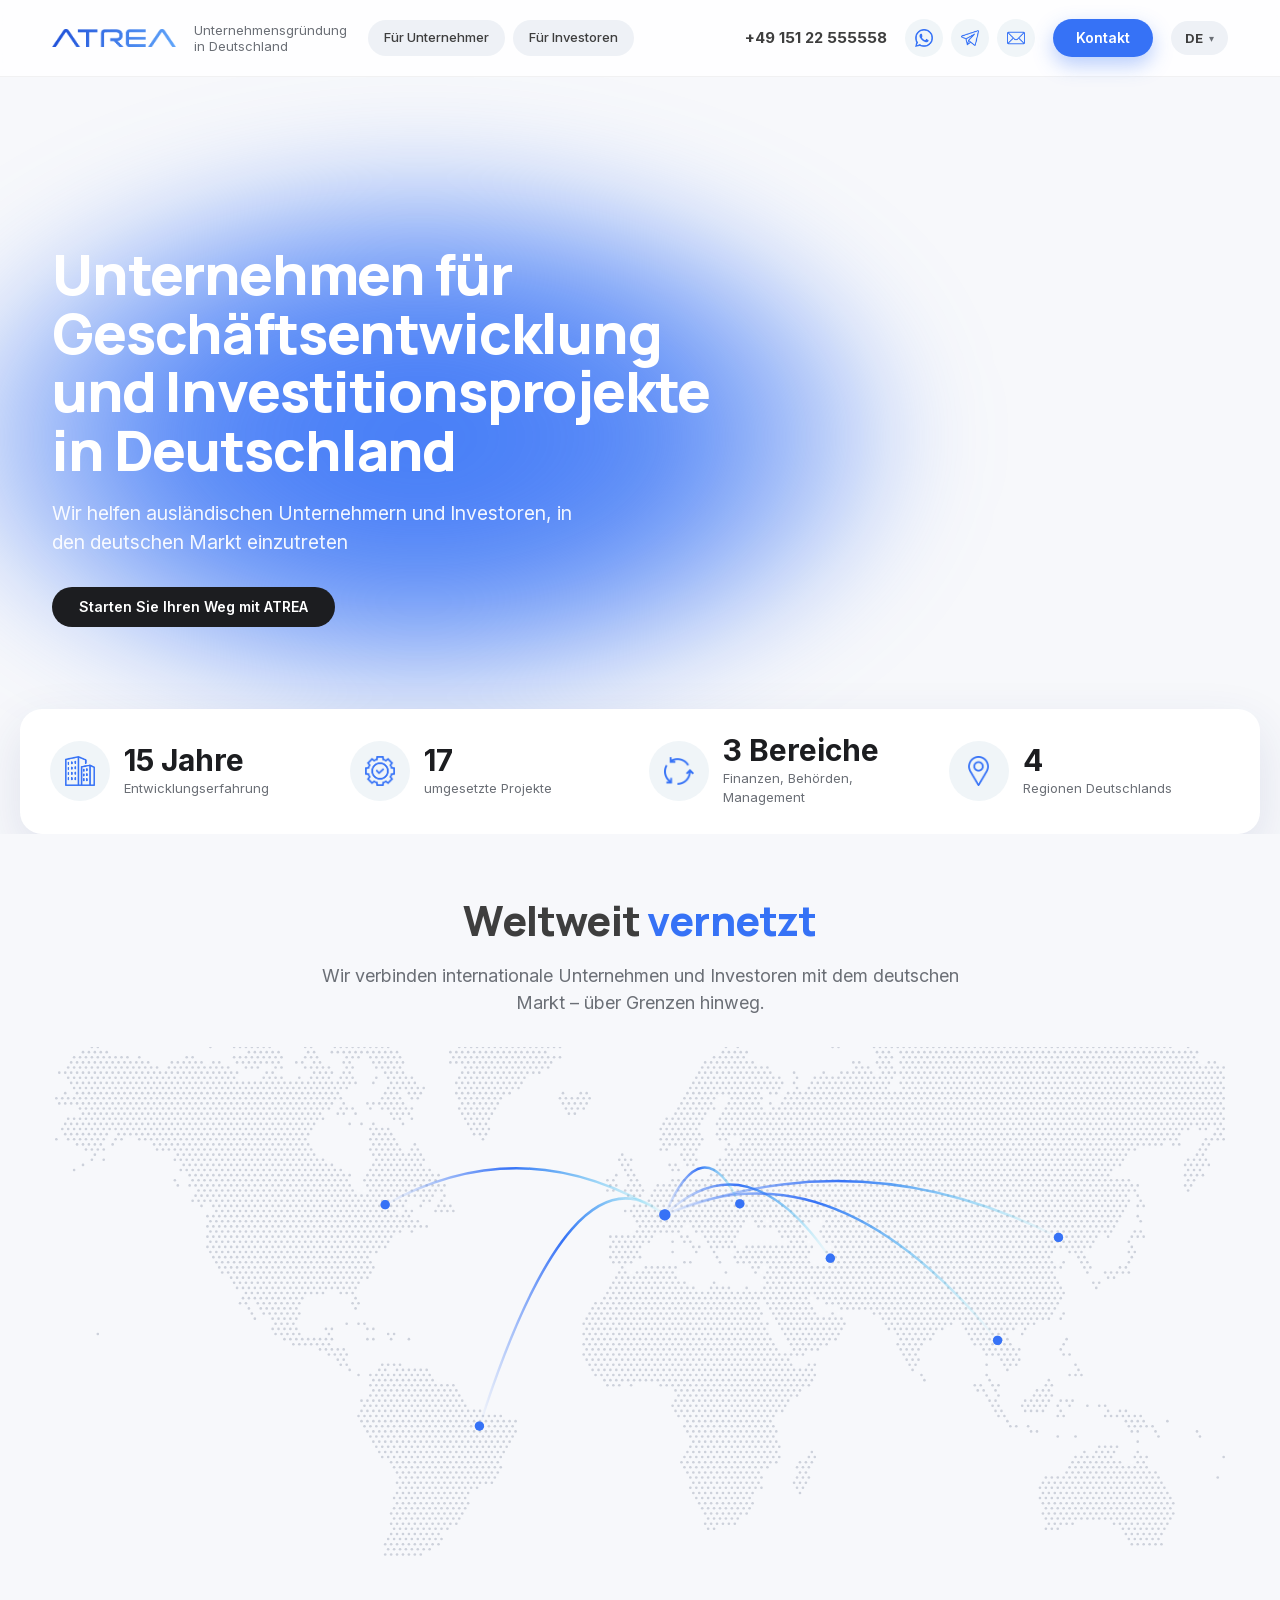
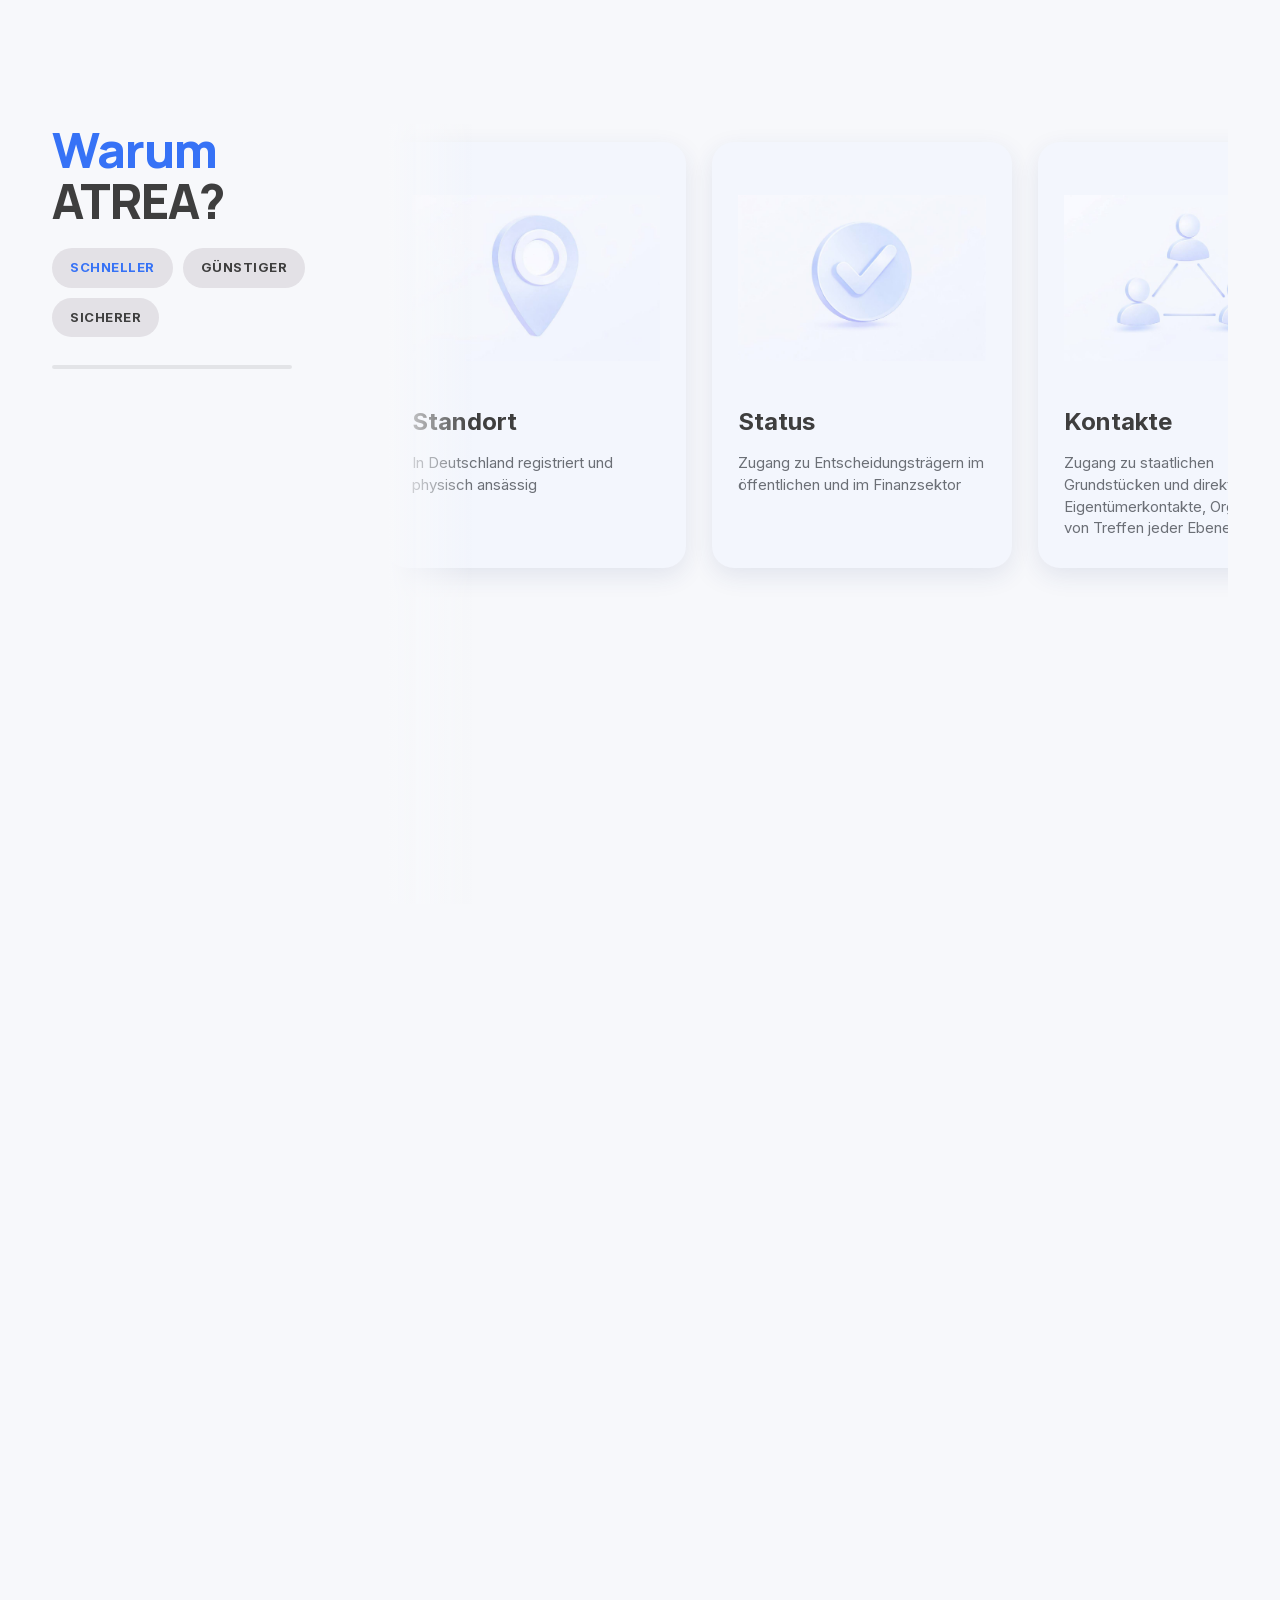
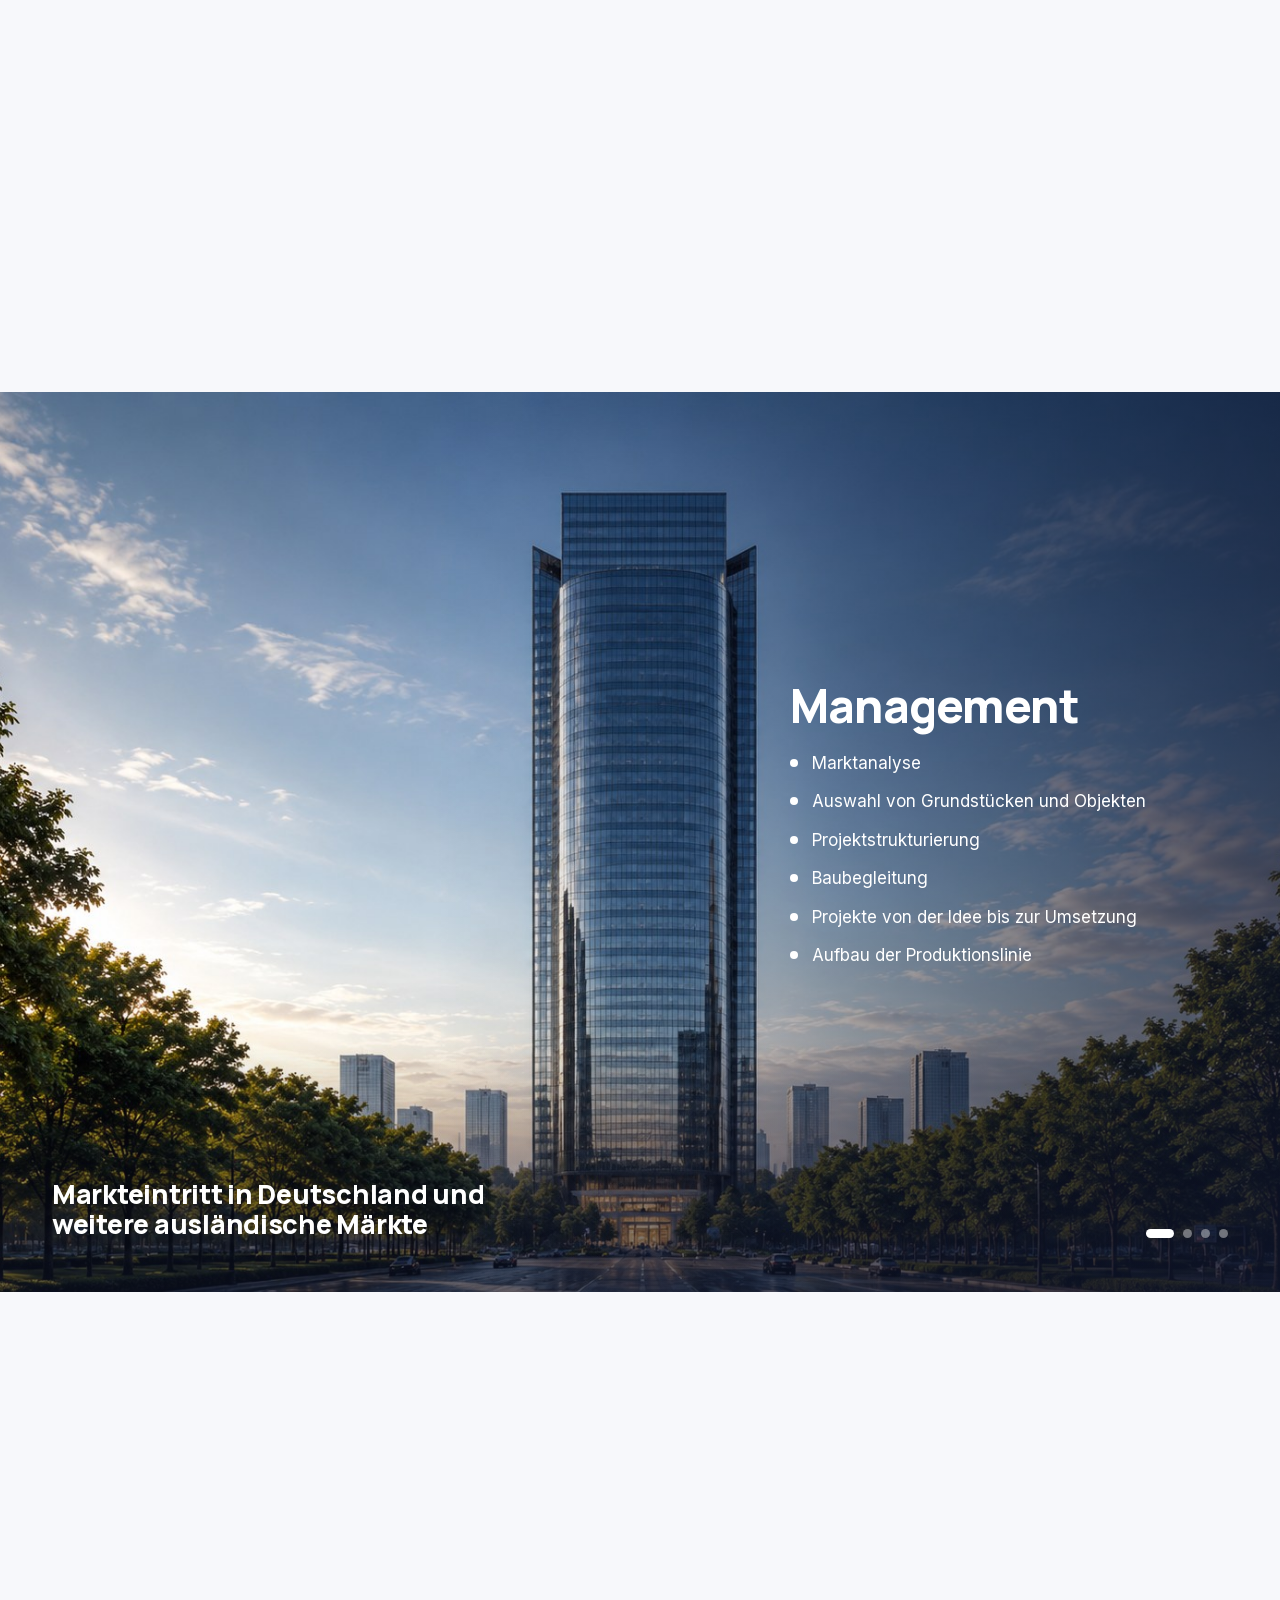
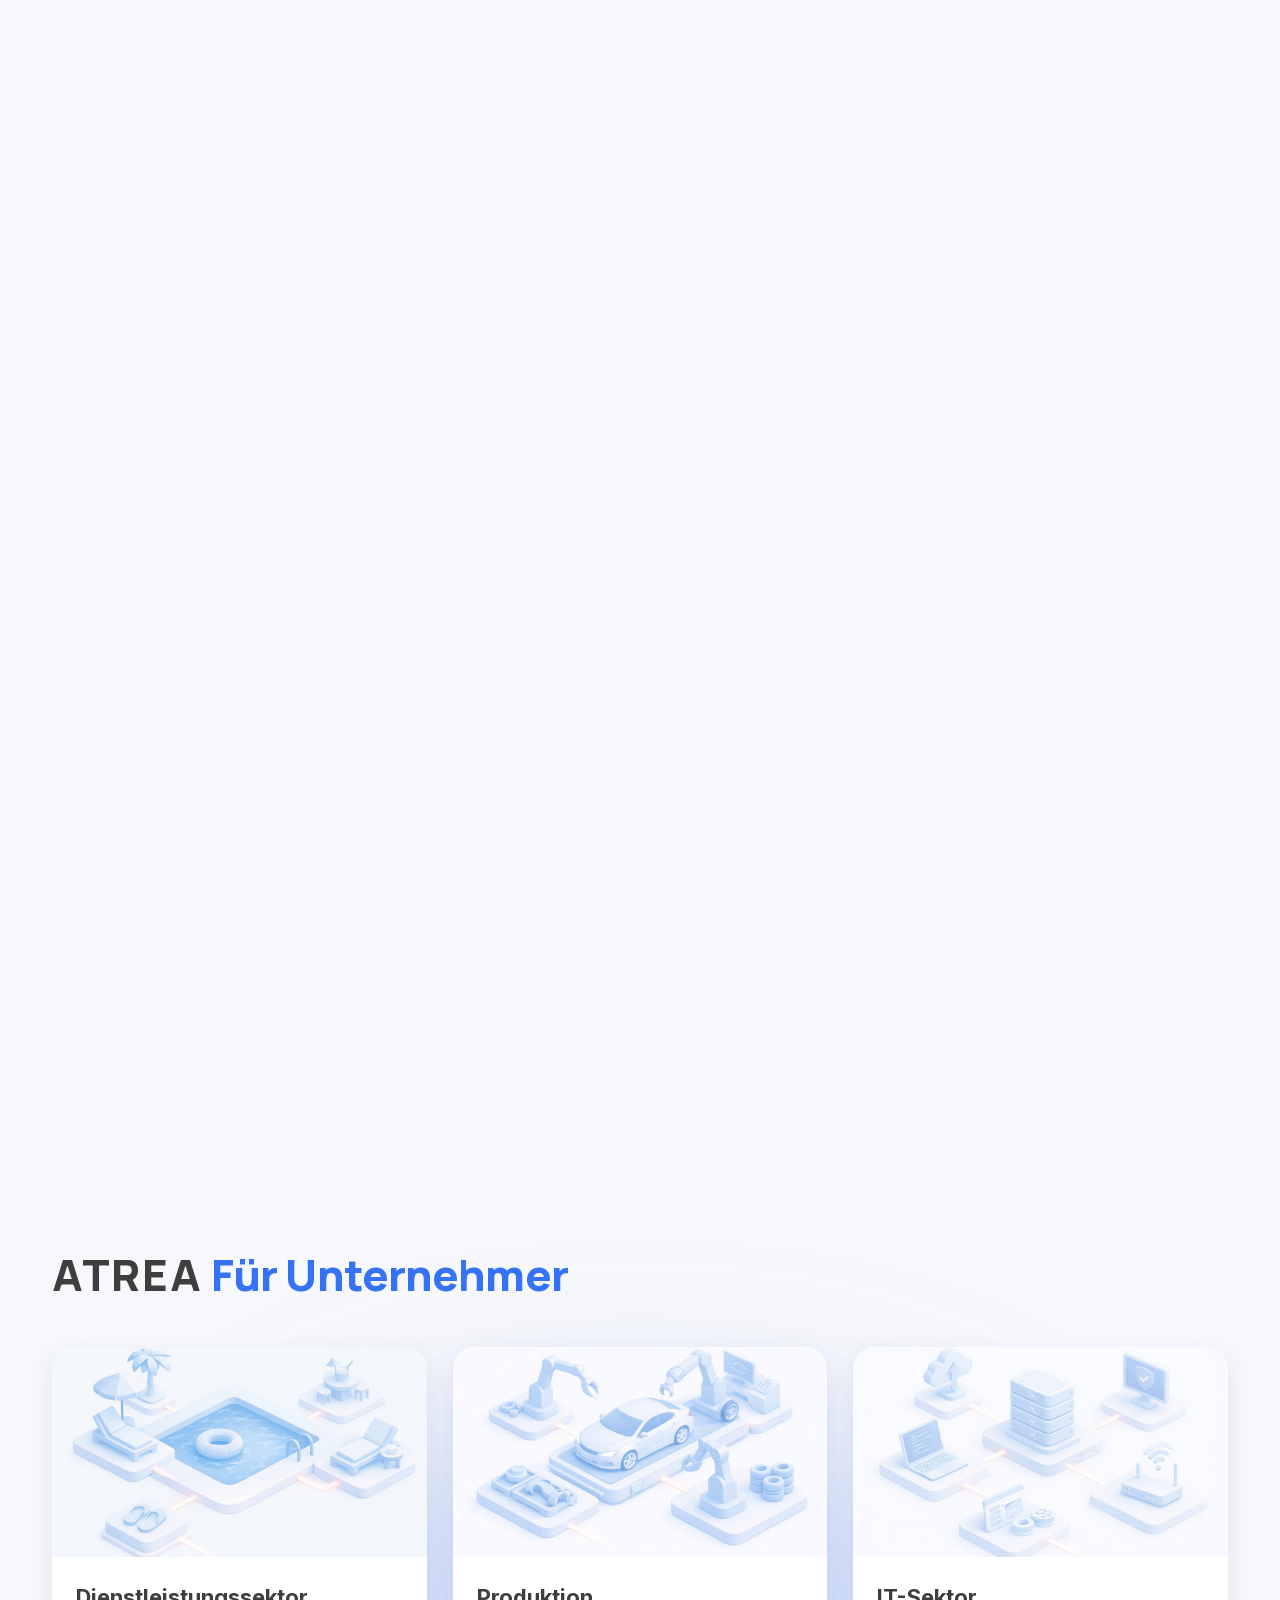
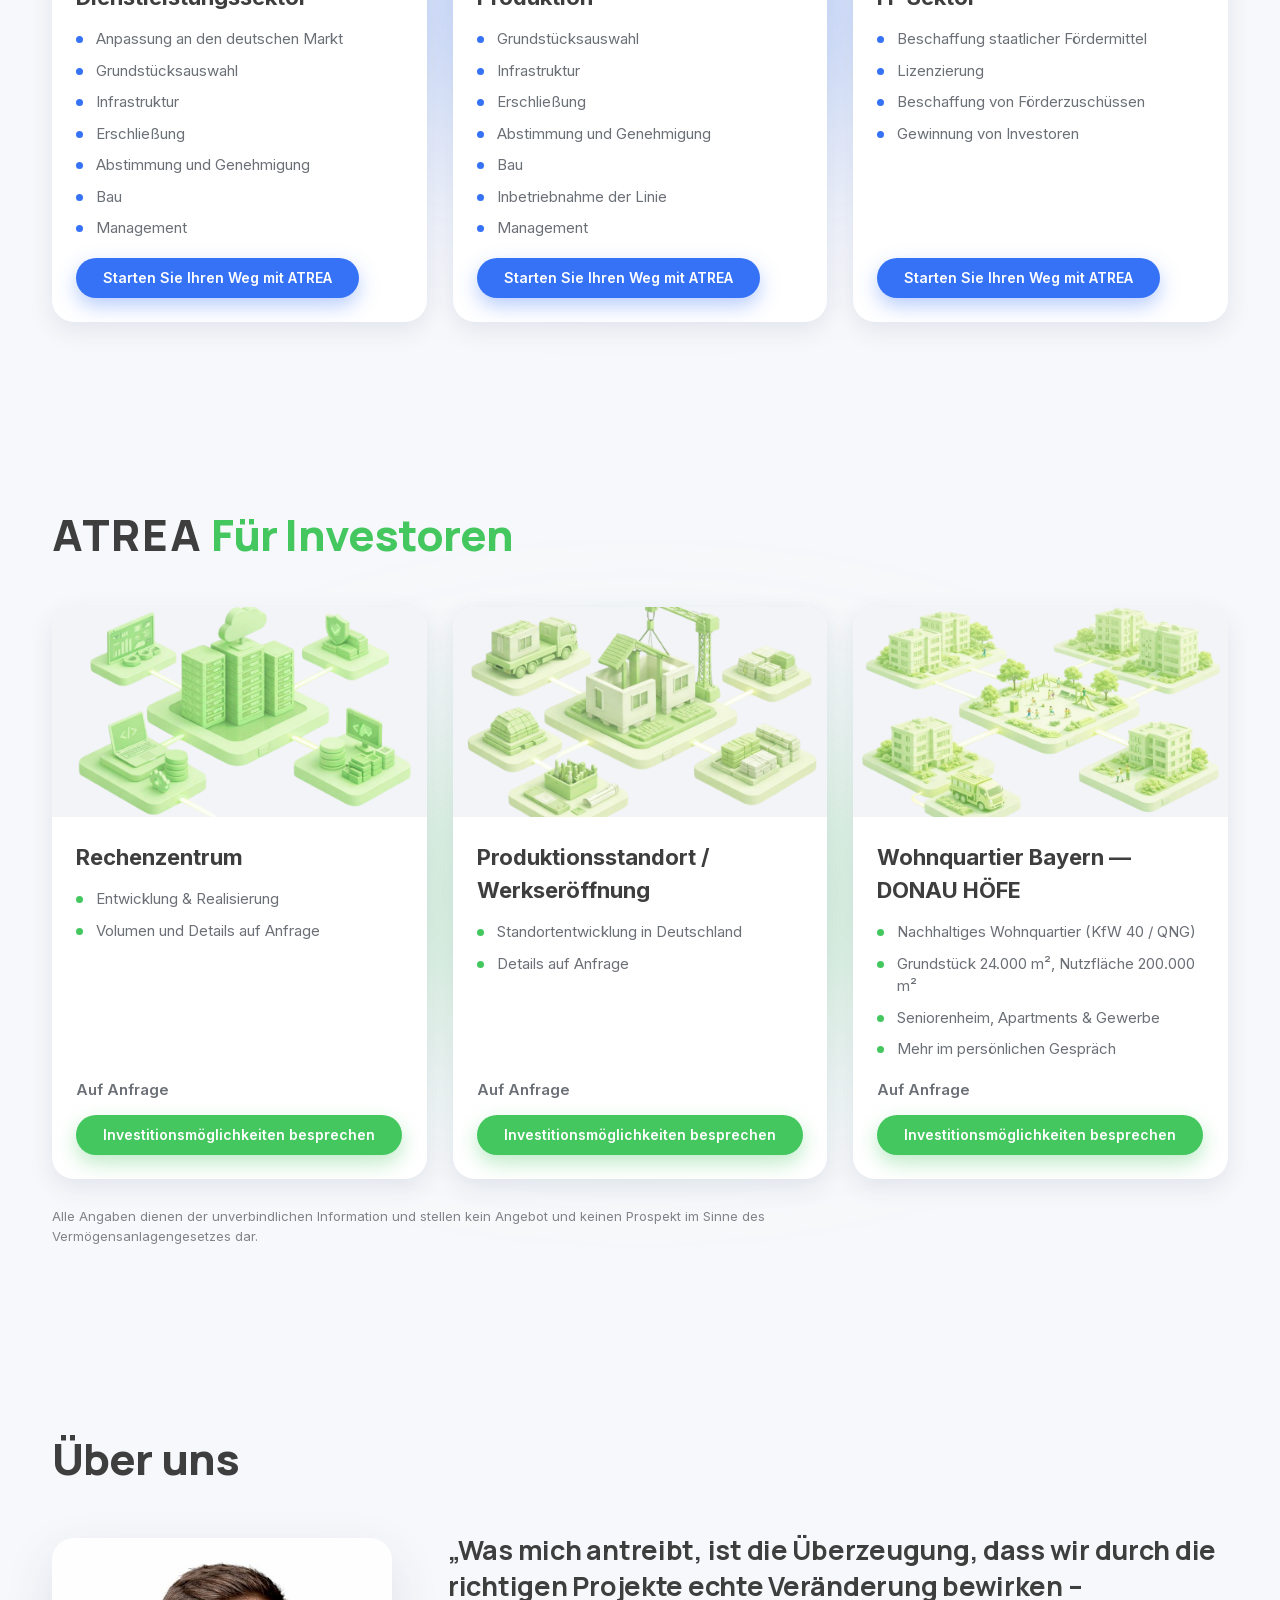
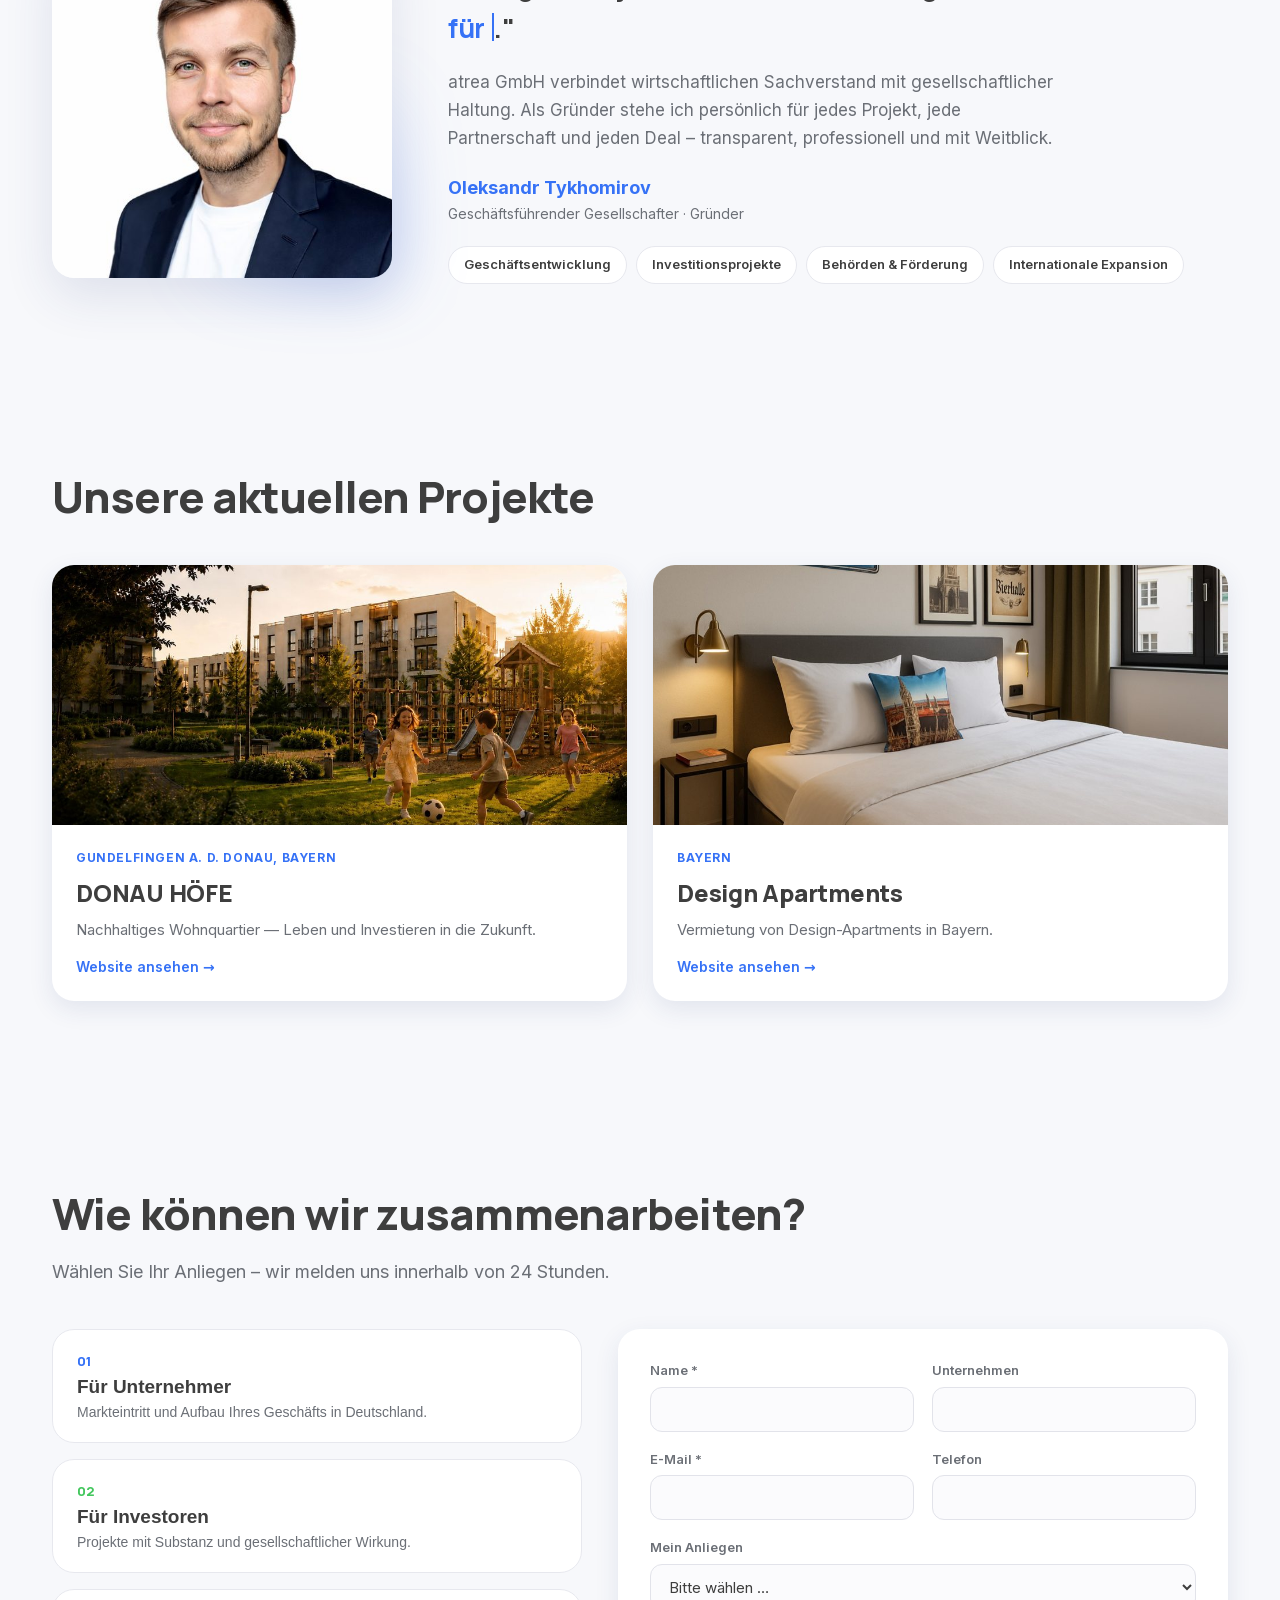
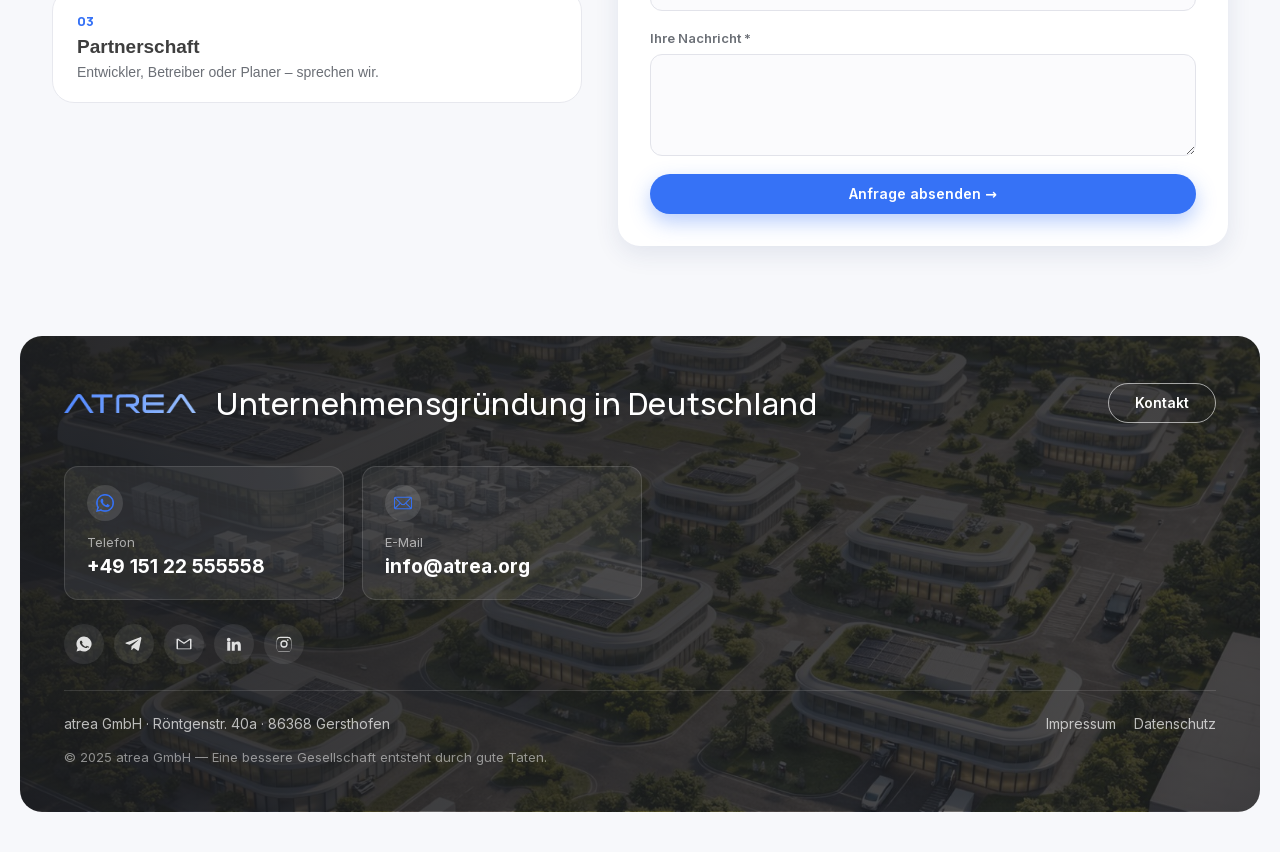
==== commit 4c9c1515: "Fix Telegram link to @oltyde" ====
--- a/index.html
+++ b/index.html
@@ -10,7 +10,7 @@
   <meta name="description" content="ATREA GmbH — Geschäftsentwicklung und Investitionsprojekte in Deutschland. Wir helfen ausländischen Unternehmern und Investoren, in den deutschen Markt einzutreten." />
   <link rel="icon" href="data:image/svg+xml,%3Csvg xmlns='http://www.w3.org/2000/svg' viewBox='0 0 32 32'%3E%3Crect width='32' height='32' rx='7' fill='%233672f6'/%3E%3Ctext x='16' y='23' font-family='Arial' font-weight='bold' font-size='18' fill='white' text-anchor='middle'%3EA%3C/text%3E%3C/svg%3E" />
   <link rel="stylesheet" href="assets/css/fonts.css?v=17" />
-  <link rel="stylesheet" href="assets/css/styles.css?v=21" />
+  <link rel="stylesheet" href="assets/css/styles.css?v=22" />
 </head>
 <body>
 
@@ -200,7 +200,7 @@
     </div>
   </div>
 
-  <script src="assets/js/i18n.js?v=21"></script>
-  <script src="assets/js/app.js?v=21"></script>
+  <script src="assets/js/i18n.js?v=22"></script>
+  <script src="assets/js/app.js?v=22"></script>
 </body>
 </html>
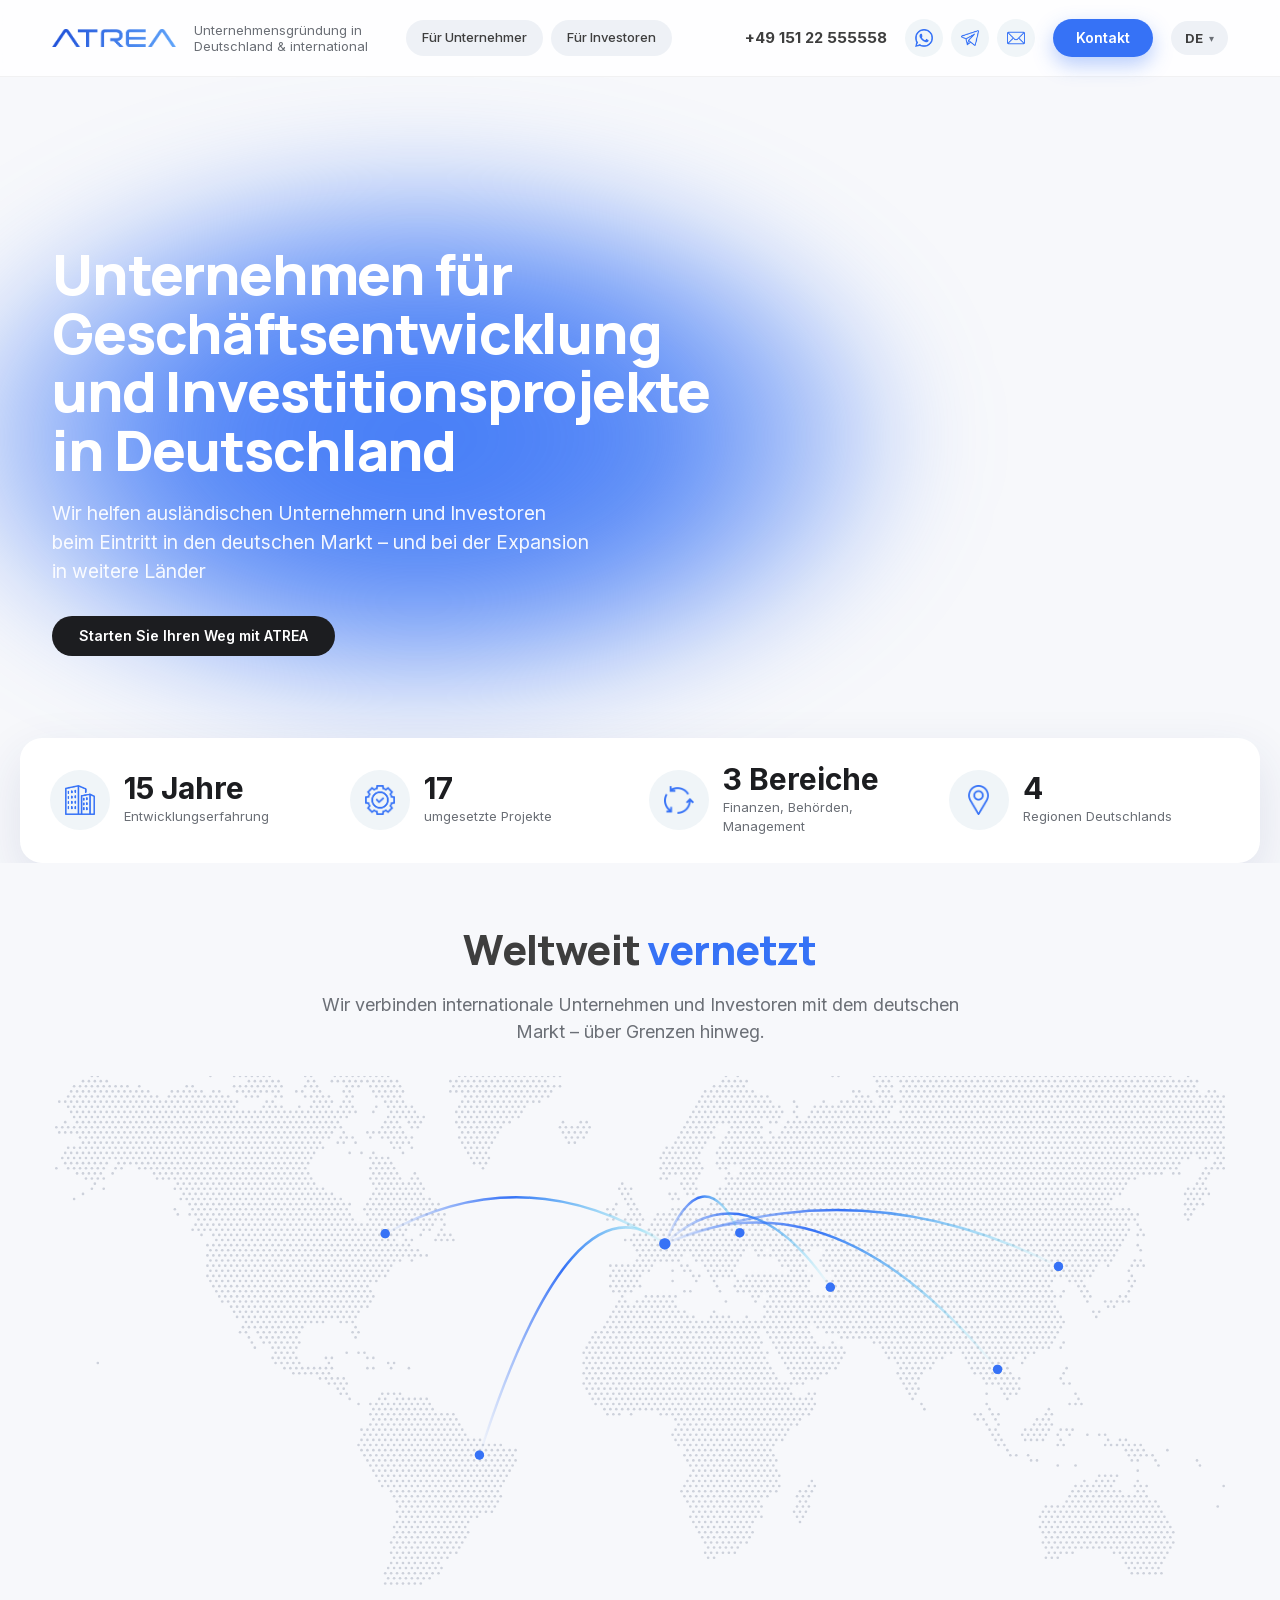
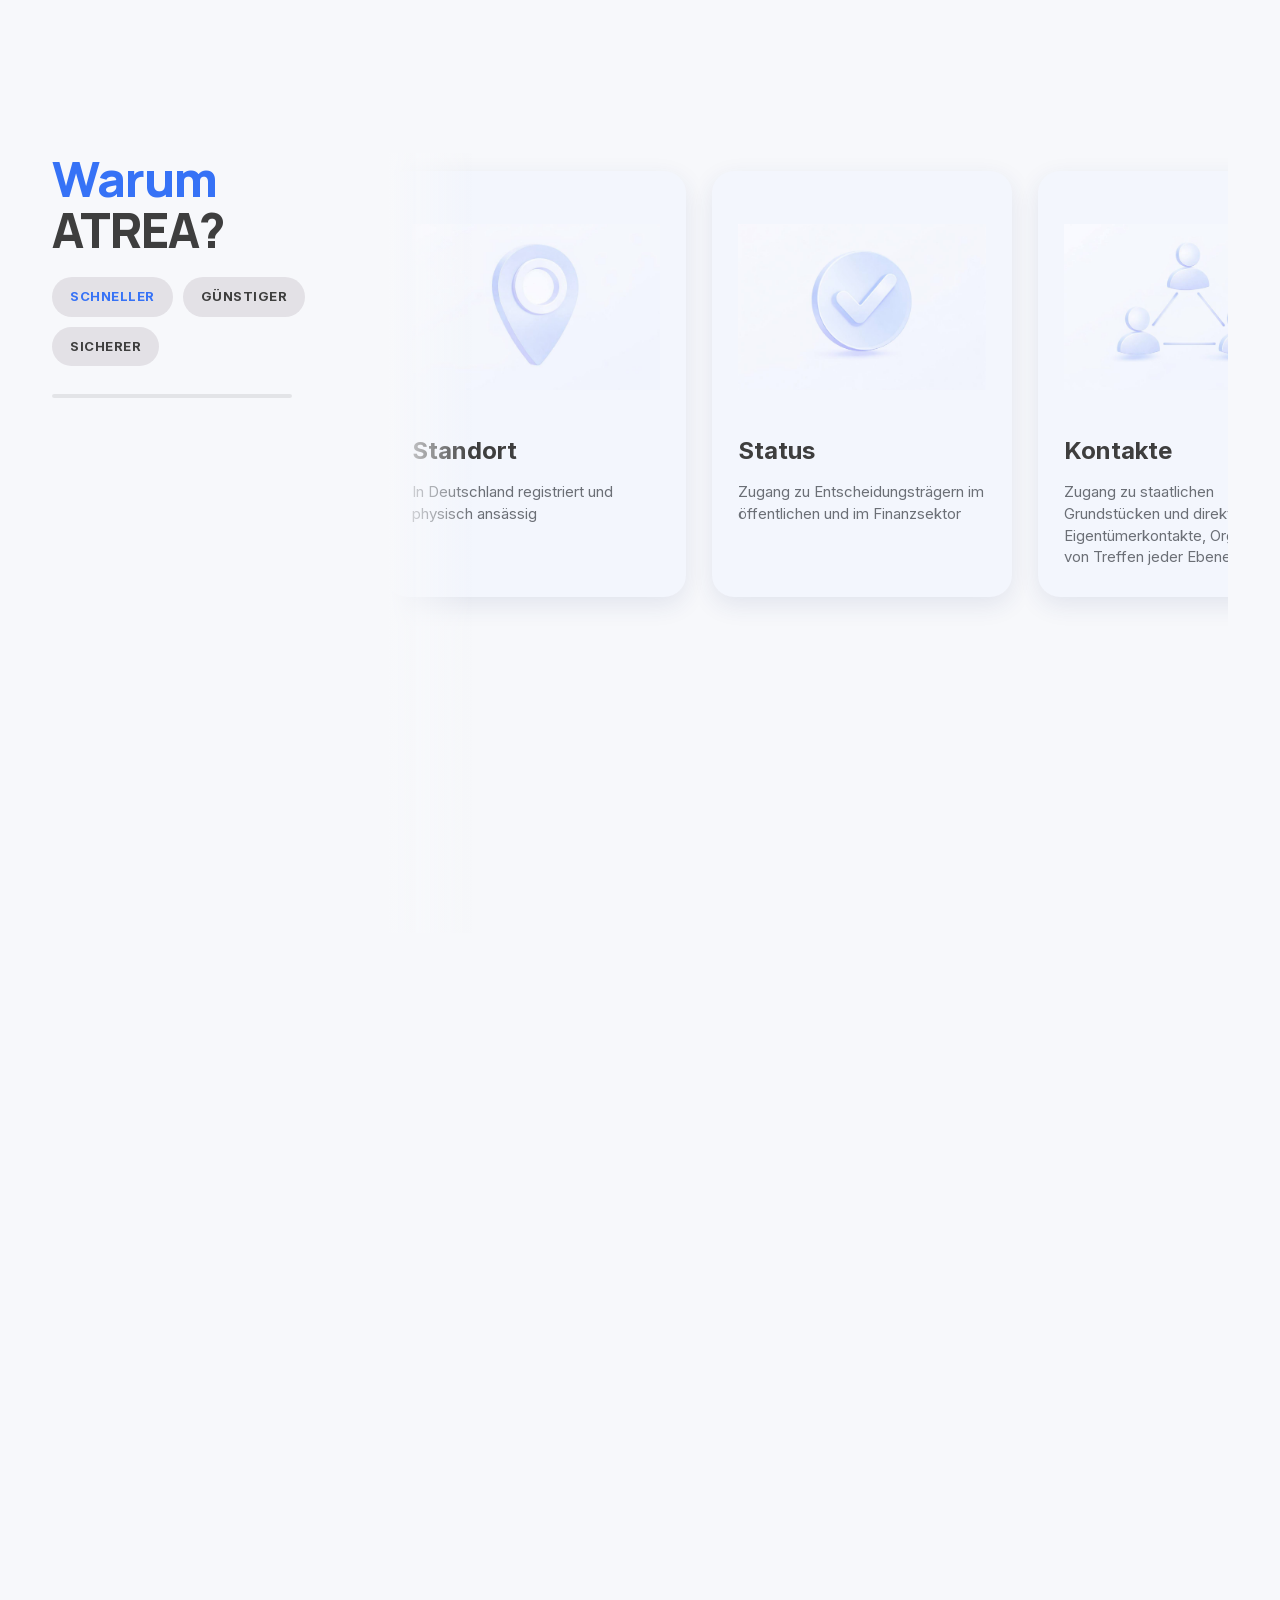
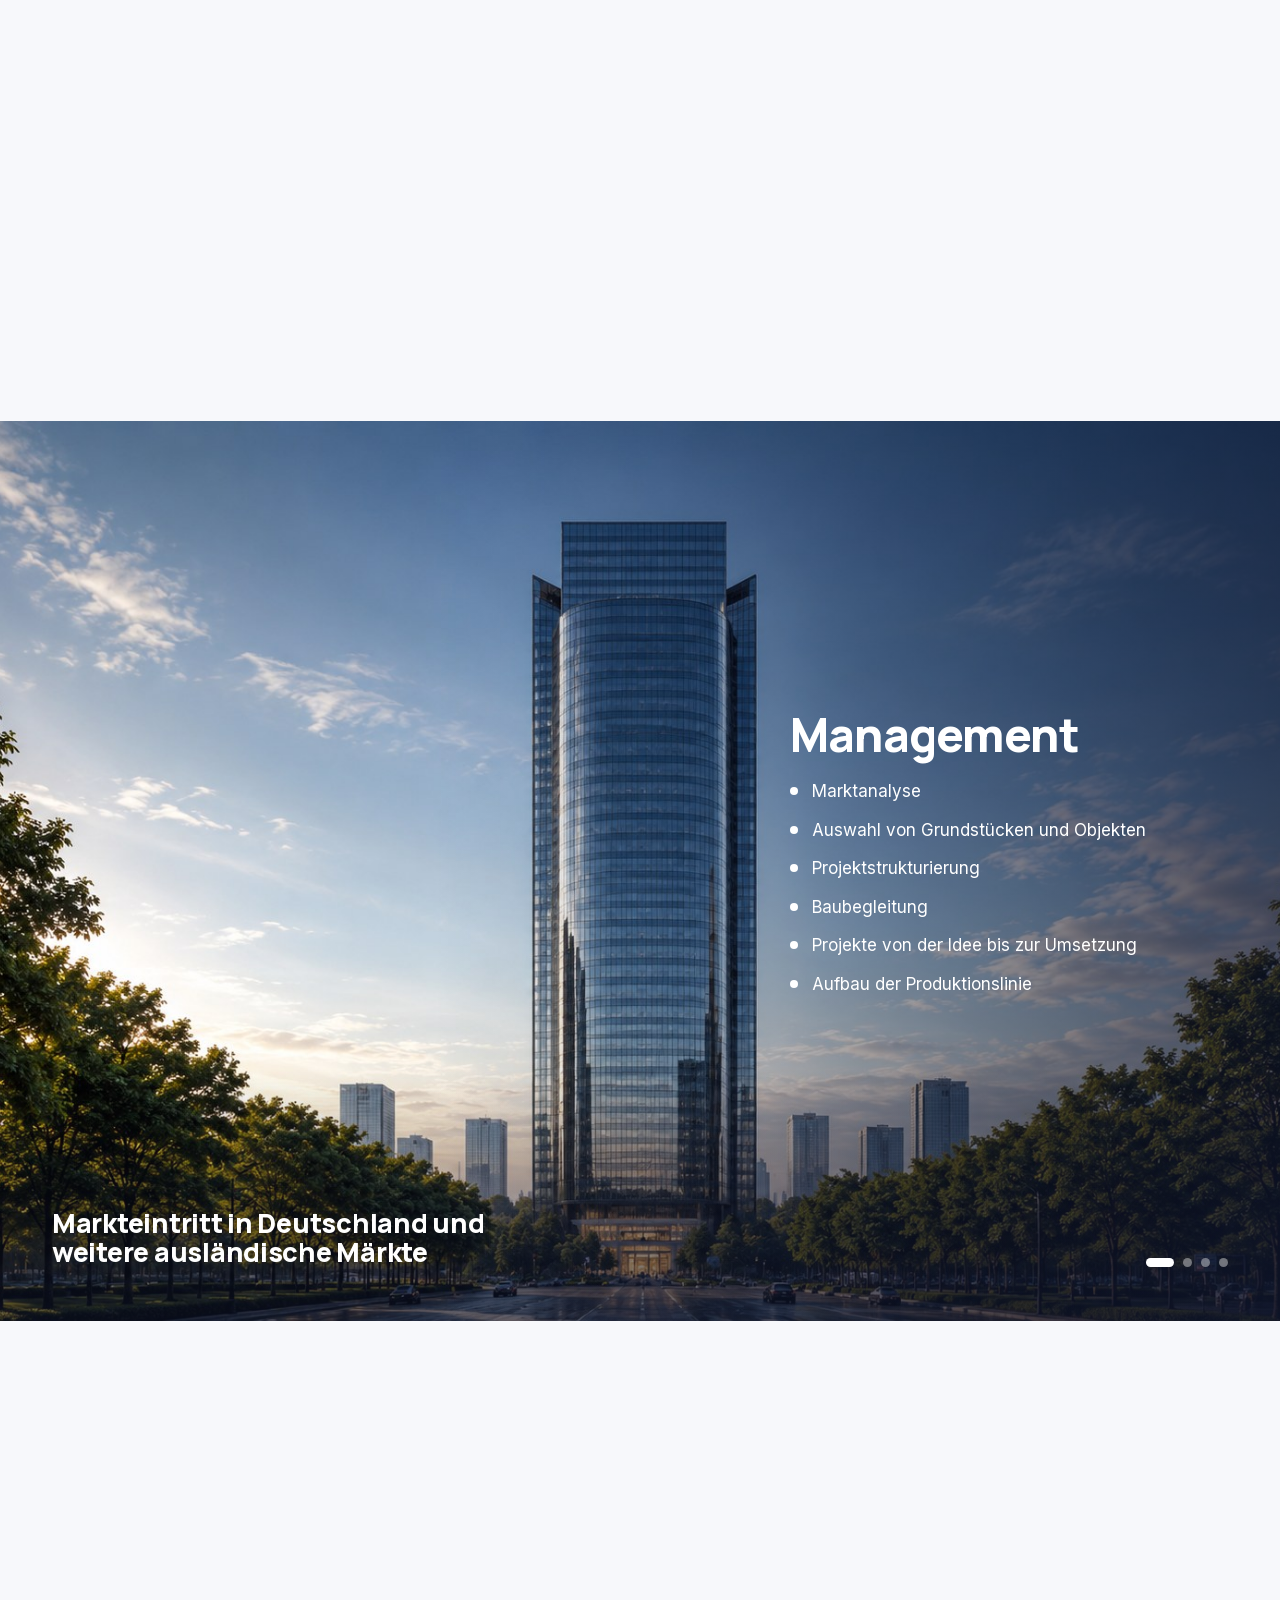
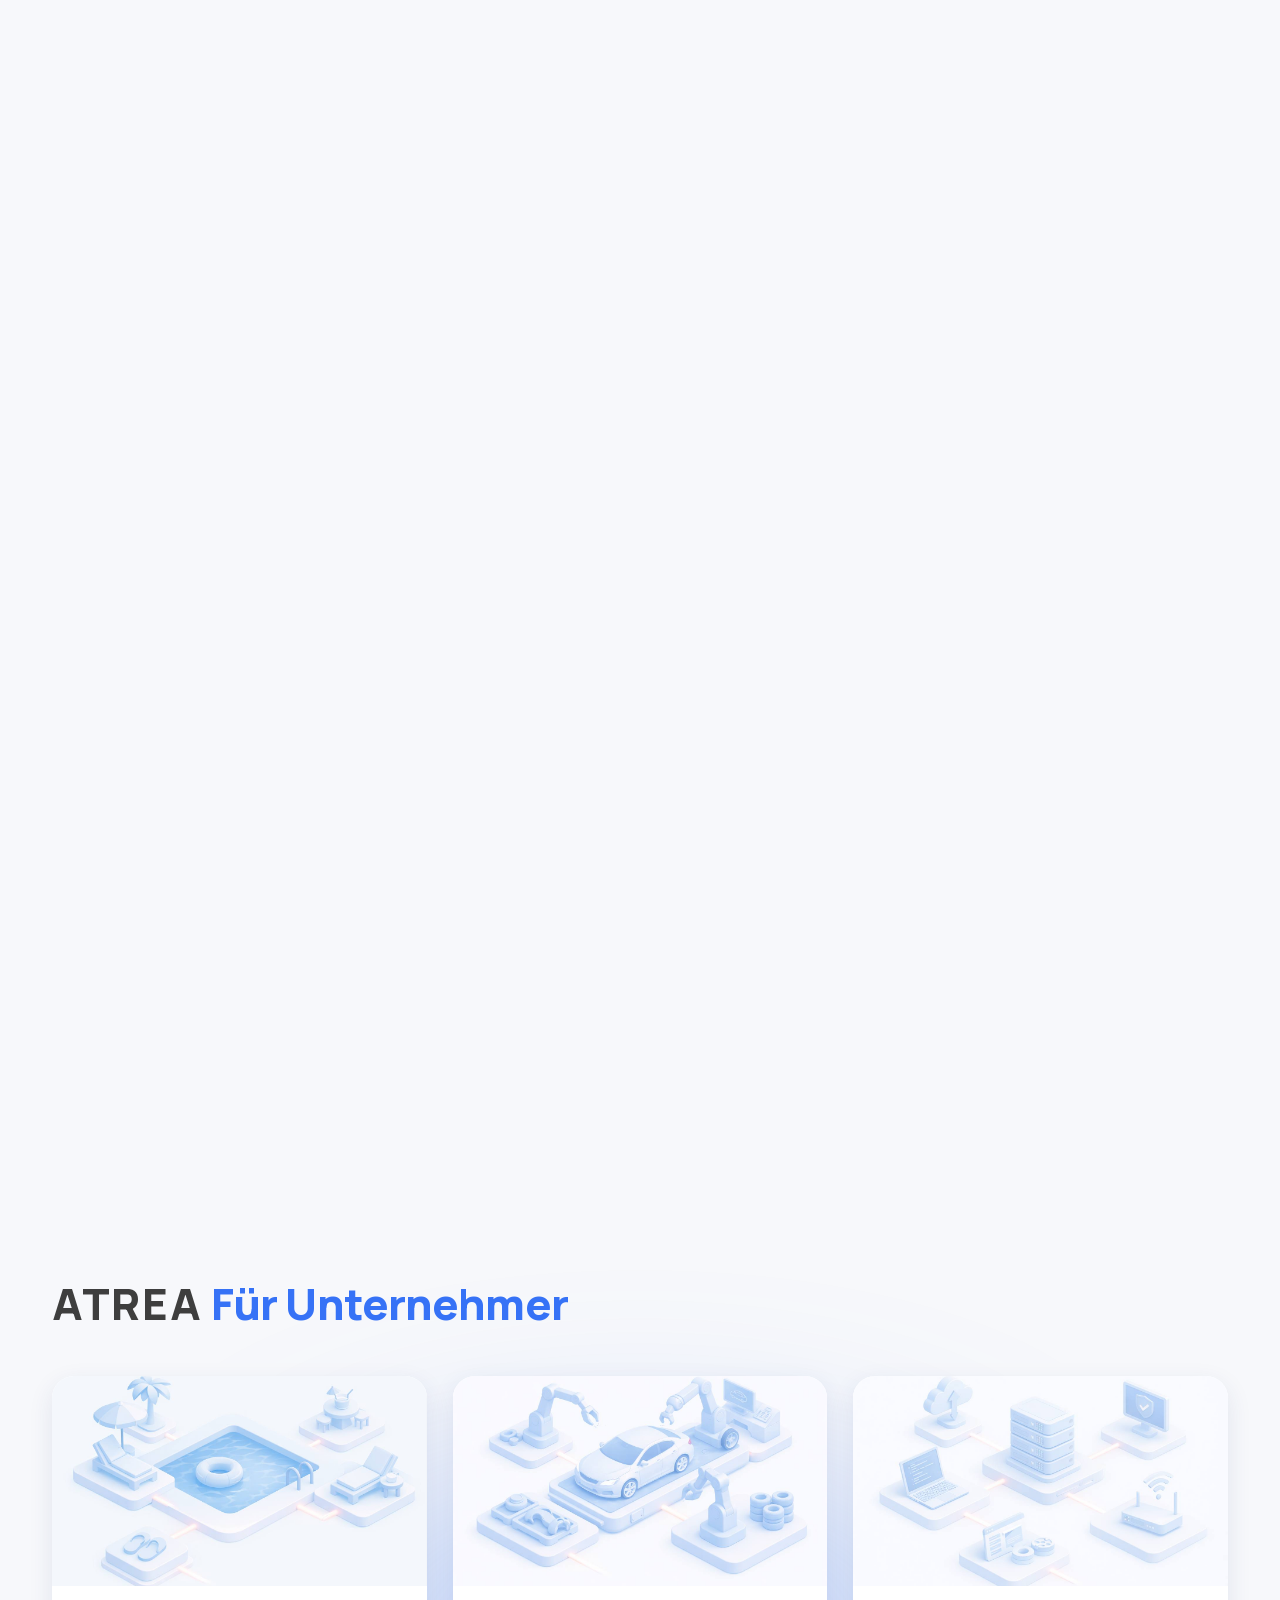
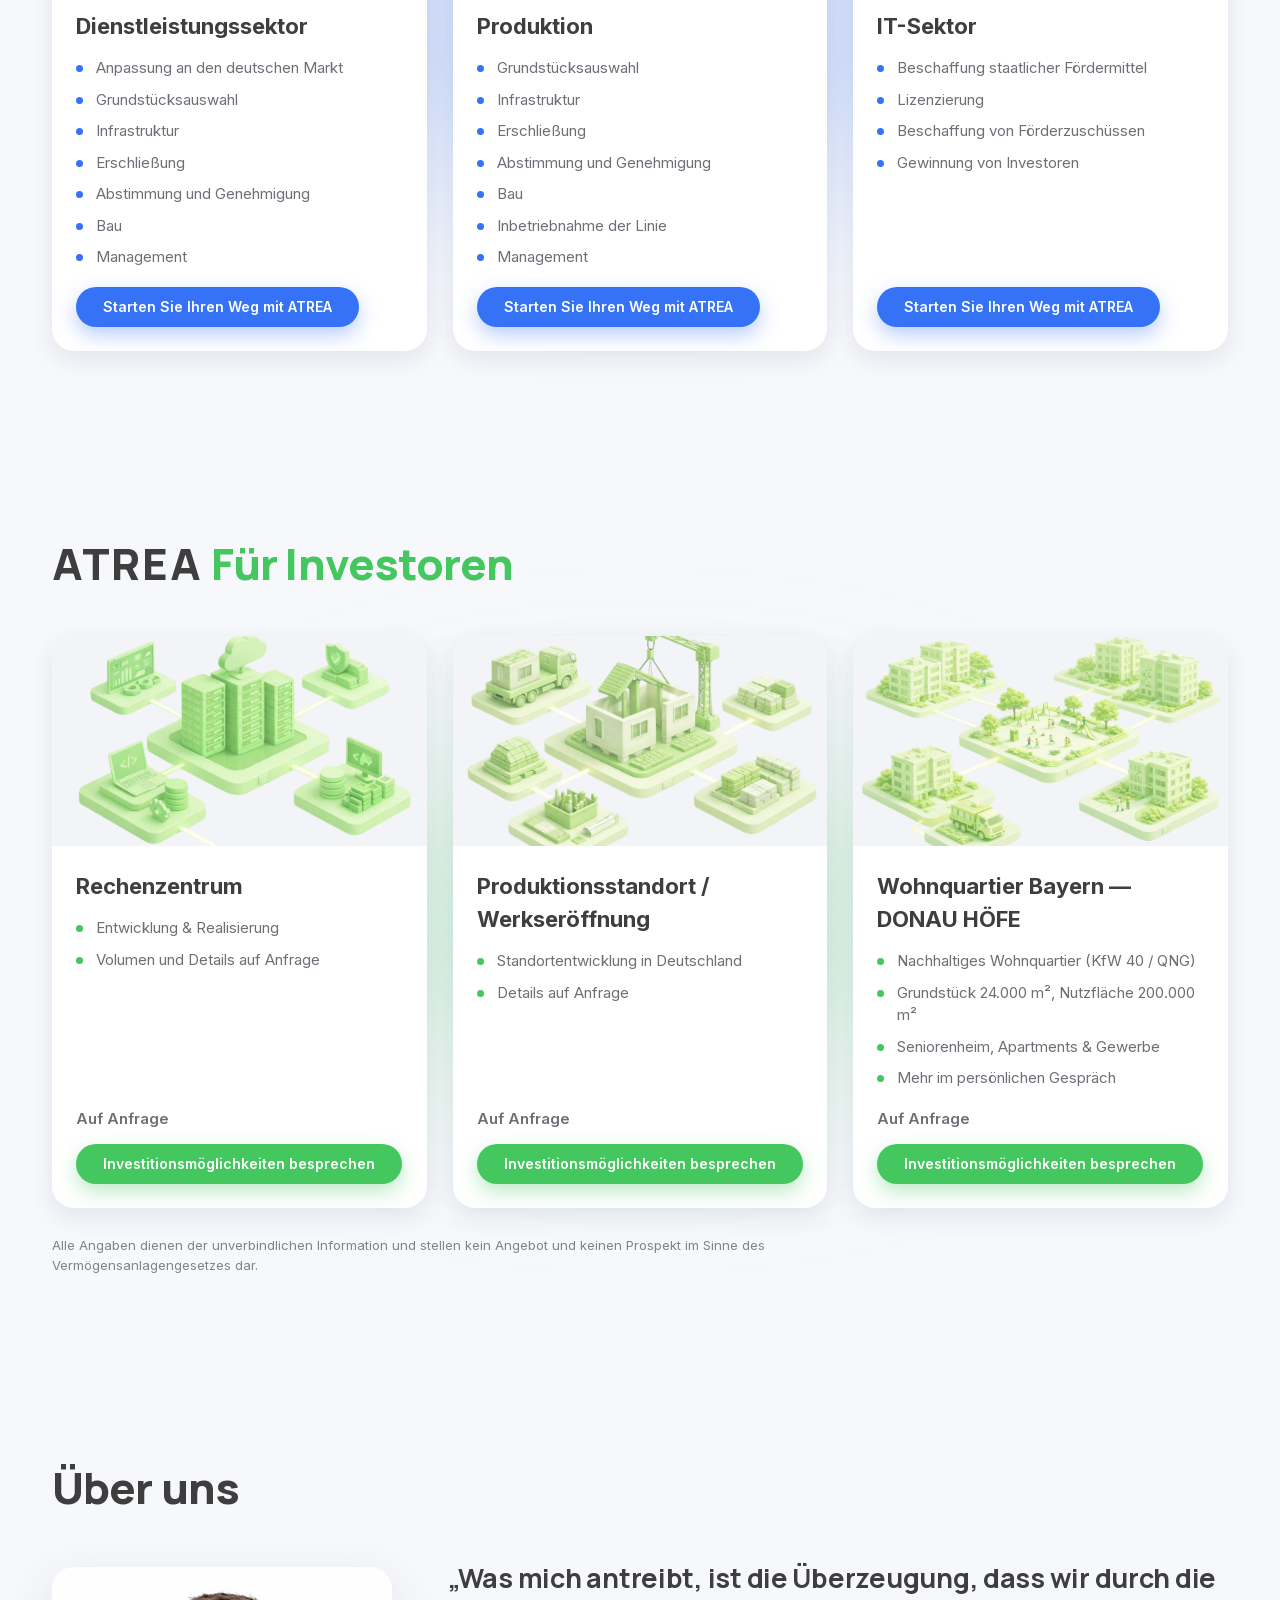
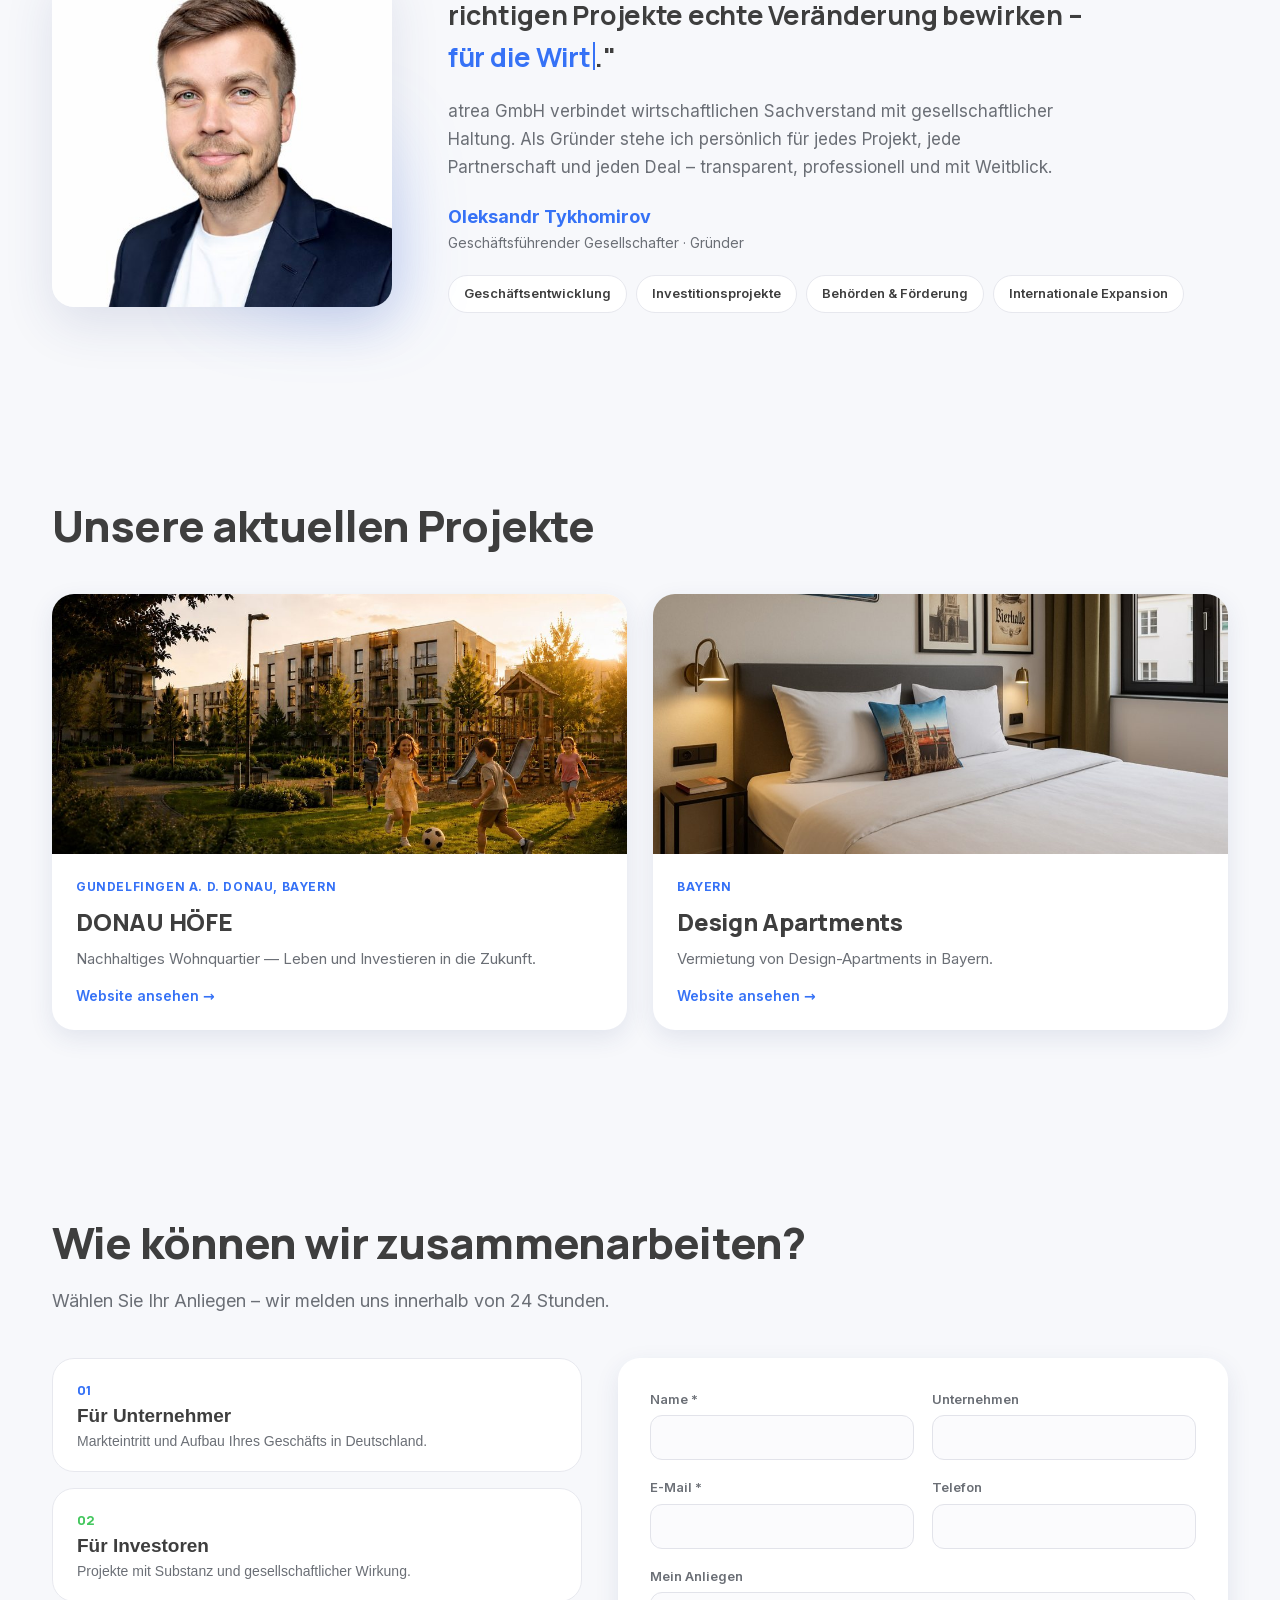
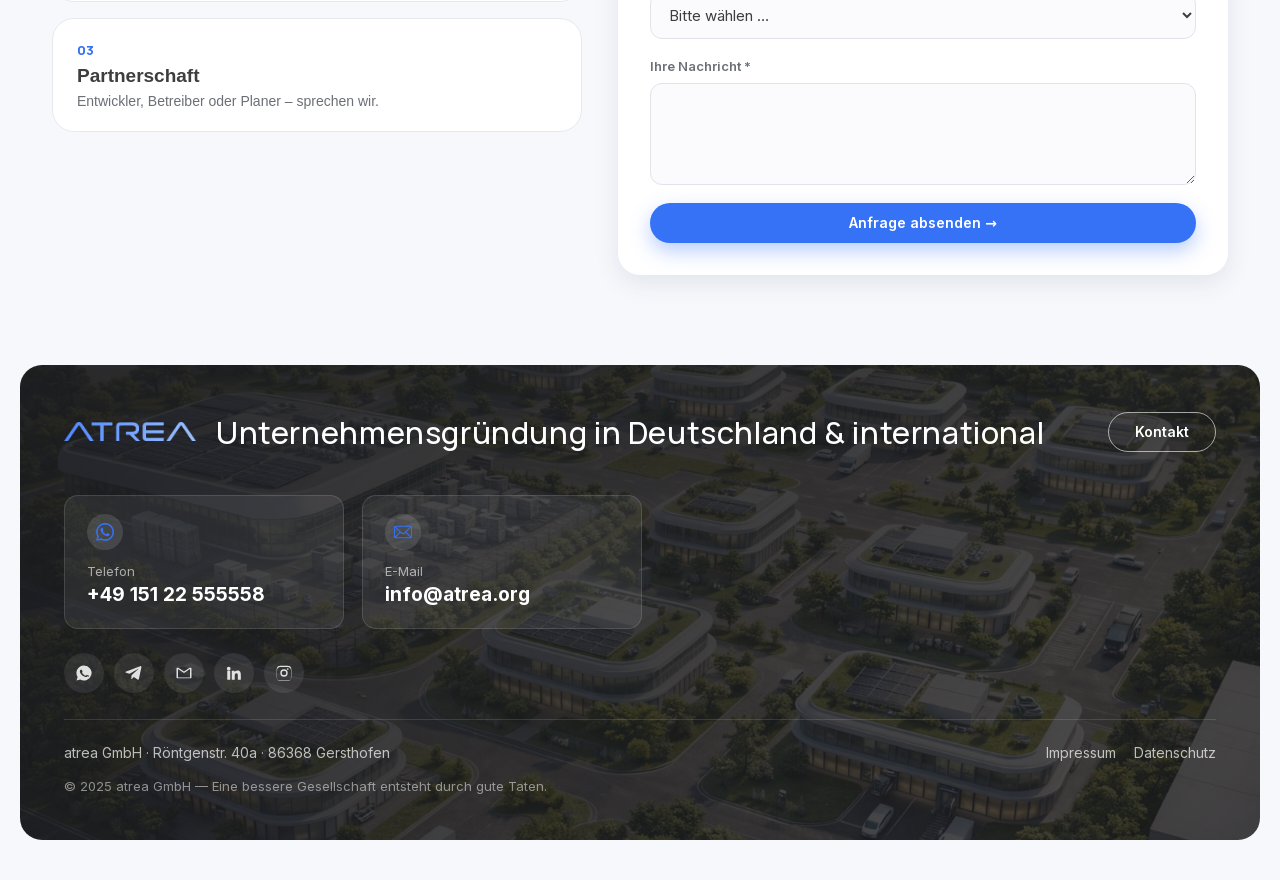
==== commit ce48fe42: "Phone popup (Telegram/WhatsApp/Call); add international emphasis to tagline/footer/hero" ====
--- a/index.html
+++ b/index.html
@@ -10,7 +10,7 @@
   <meta name="description" content="ATREA GmbH — Geschäftsentwicklung und Investitionsprojekte in Deutschland. Wir helfen ausländischen Unternehmern und Investoren, in den deutschen Markt einzutreten." />
   <link rel="icon" href="data:image/svg+xml,%3Csvg xmlns='http://www.w3.org/2000/svg' viewBox='0 0 32 32'%3E%3Crect width='32' height='32' rx='7' fill='%233672f6'/%3E%3Ctext x='16' y='23' font-family='Arial' font-weight='bold' font-size='18' fill='white' text-anchor='middle'%3EA%3C/text%3E%3C/svg%3E" />
   <link rel="stylesheet" href="assets/css/fonts.css?v=17" />
-  <link rel="stylesheet" href="assets/css/styles.css?v=22" />
+  <link rel="stylesheet" href="assets/css/styles.css?v=24" />
 </head>
 <body>
 
@@ -189,6 +189,16 @@
     </div>
   </footer>
 
+  <!-- Попап при клике на телефон -->
+  <div class="popup" id="phonePopup" hidden>
+    <div class="popup__backdrop" data-pclose></div>
+    <div class="popup__box">
+      <button class="popup__x" data-pclose aria-label="close">×</button>
+      <h3 class="popup__title" id="phonePopupTitle"></h3>
+      <div class="popup__actions" id="phonePopupActions"></div>
+    </div>
+  </div>
+
   <!-- Модалка-заглушка для кнопок (демо) -->
   <div class="modal" id="modal" hidden>
     <div class="modal__backdrop" data-close></div>
@@ -200,7 +210,7 @@
     </div>
   </div>
 
-  <script src="assets/js/i18n.js?v=22"></script>
-  <script src="assets/js/app.js?v=22"></script>
+  <script src="assets/js/i18n.js?v=24"></script>
+  <script src="assets/js/app.js?v=24"></script>
 </body>
 </html>
--- a/assets/css/styles.css
+++ b/assets/css/styles.css
@@ -82,7 +82,7 @@
   -webkit-mask: url(../img/logo-atrea.png) no-repeat left center / contain;
   mask: url(../img/logo-atrea.png) no-repeat left center / contain;
 }
-.nav__tagline { font-size: 13px; color: var(--ink-2); max-width: 150px; line-height: 1.25; }
+.nav__tagline { font-size: 13px; color: var(--ink-2); max-width: 188px; line-height: 1.25; }
 .nav__tabs { display: flex; gap: 8px; margin-left: 6px; }
 .nav__tab {
   font-size: 13px; font-weight: 500; color: var(--ink); padding: 8px 16px;
@@ -387,6 +387,26 @@
 .modal__title { font-family: var(--font-display); font-weight: 400; font-size: 32px; margin: 0 0 12px; color: var(--ink); }
 .modal__text { color: var(--ink-2); margin: 0 0 24px; }
 
+/* Попап телефона */
+.popup { position: fixed; inset: 0; z-index: 110; display: grid; place-items: center; padding: 20px; }
+.popup[hidden] { display: none; }
+.popup__backdrop { position: absolute; inset: 0; background: rgba(20,28,55,.55); backdrop-filter: blur(4px); }
+.popup__box { position: relative; background: #fff; border-radius: var(--radius); padding: 28px; max-width: 360px; width: 100%; box-shadow: var(--shadow); animation: pop .3s var(--ease); }
+.popup__x { position: absolute; top: 12px; right: 14px; background: none; border: none; font-size: 24px; line-height: 1; color: var(--ink-2); cursor: pointer; }
+.popup__title { font-family: var(--font-display); font-weight: 800; font-size: 22px; letter-spacing: -.01em; margin: 0 0 18px; color: var(--ink); }
+.popup__actions { display: flex; flex-direction: column; gap: 10px; }
+.pact { display: flex; align-items: center; gap: 12px; padding: 12px 16px; border-radius: 14px; font-weight: 600; font-size: 15px; color: var(--ink); background: #f3f5f9; transition: transform .2s var(--ease), background .2s var(--ease); }
+.pact:hover { transform: translateY(-2px); }
+.pact__ic { width: 38px; height: 38px; border-radius: 50%; display: grid; place-items: center; color: #fff; flex: none; }
+.pact--tg .pact__ic { background: #229ED9; }
+.pact--wa .pact__ic { background: #25D366; }
+.pact--call .pact__ic { background: var(--blue); }
+.pact--tg:hover { background: #e7f4fb; }
+.pact--wa:hover { background: #e7f8ee; }
+.pact--call:hover { background: #eaf0ff; }
+.nav__phone { cursor: pointer; }
+.footer__contacts .fcontact:first-child { cursor: pointer; }
+
 /* ============================================================
    Анимации появления
    ============================================================ */
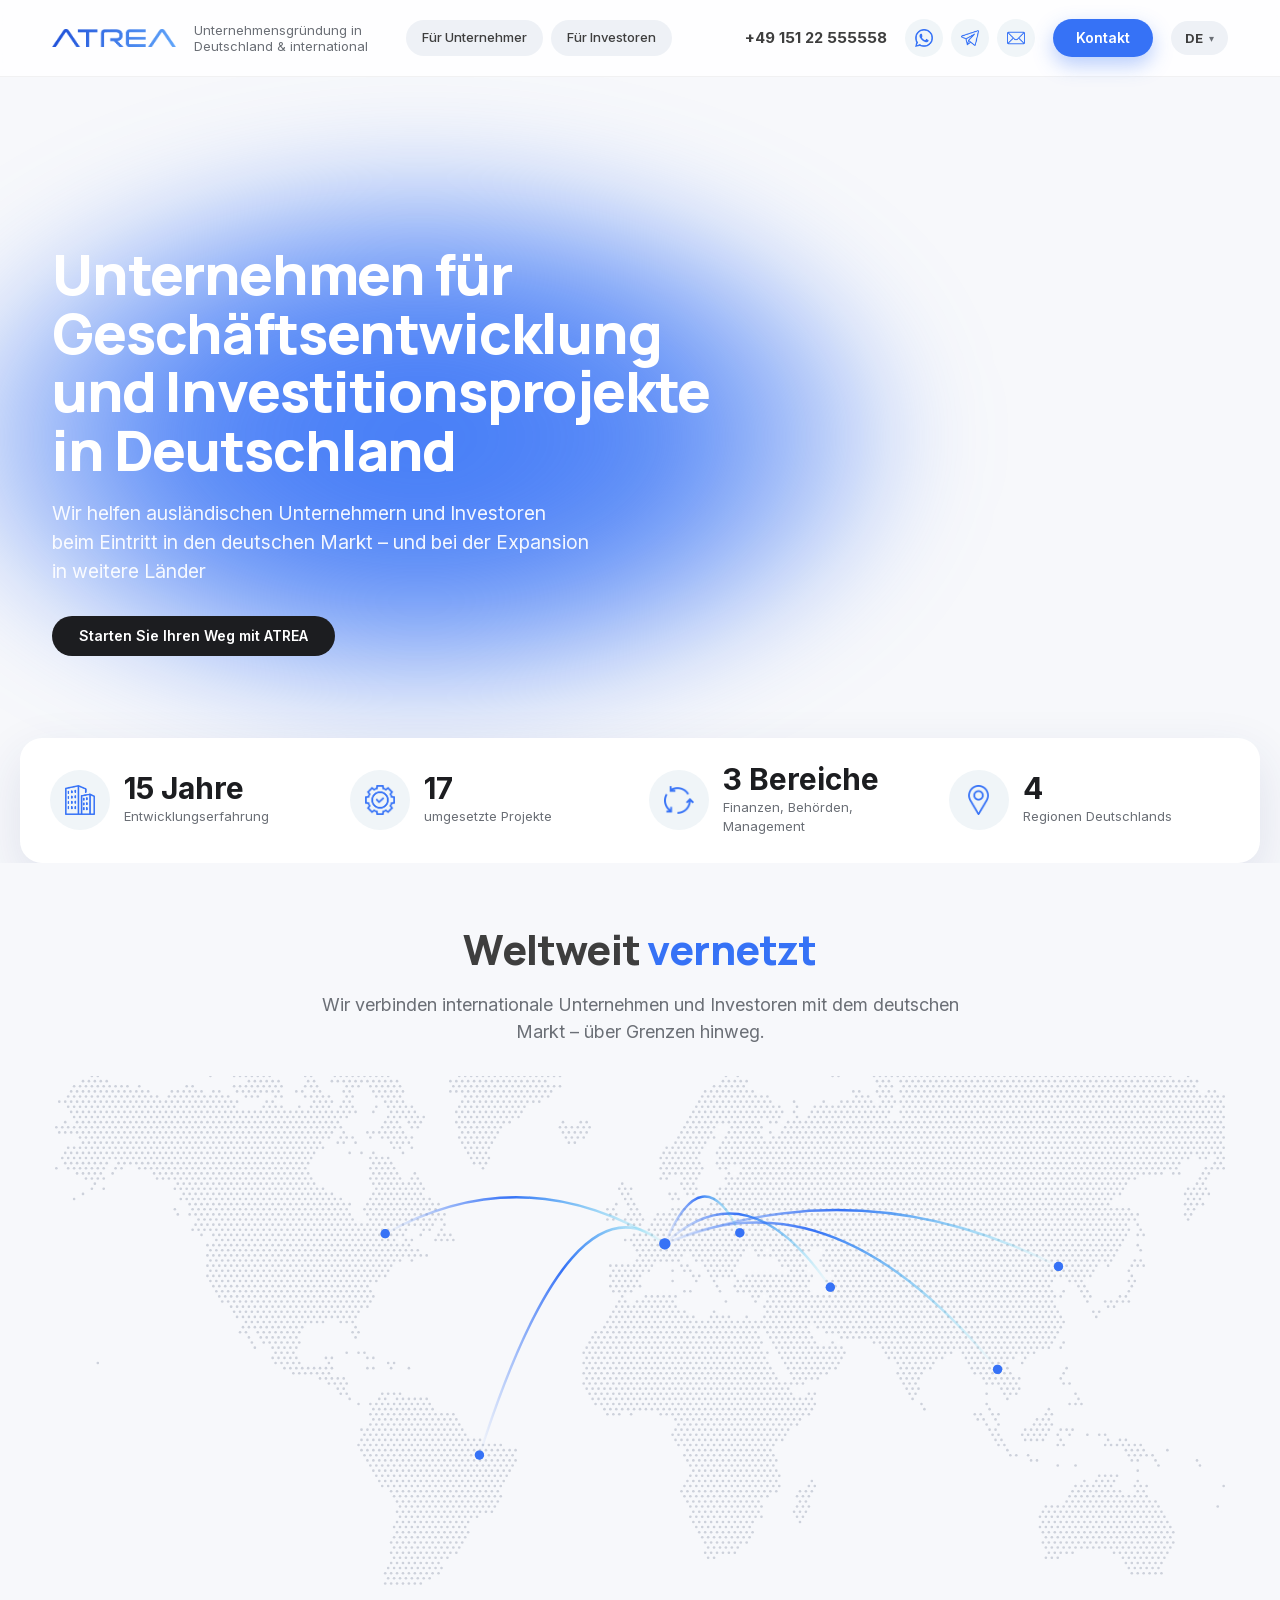
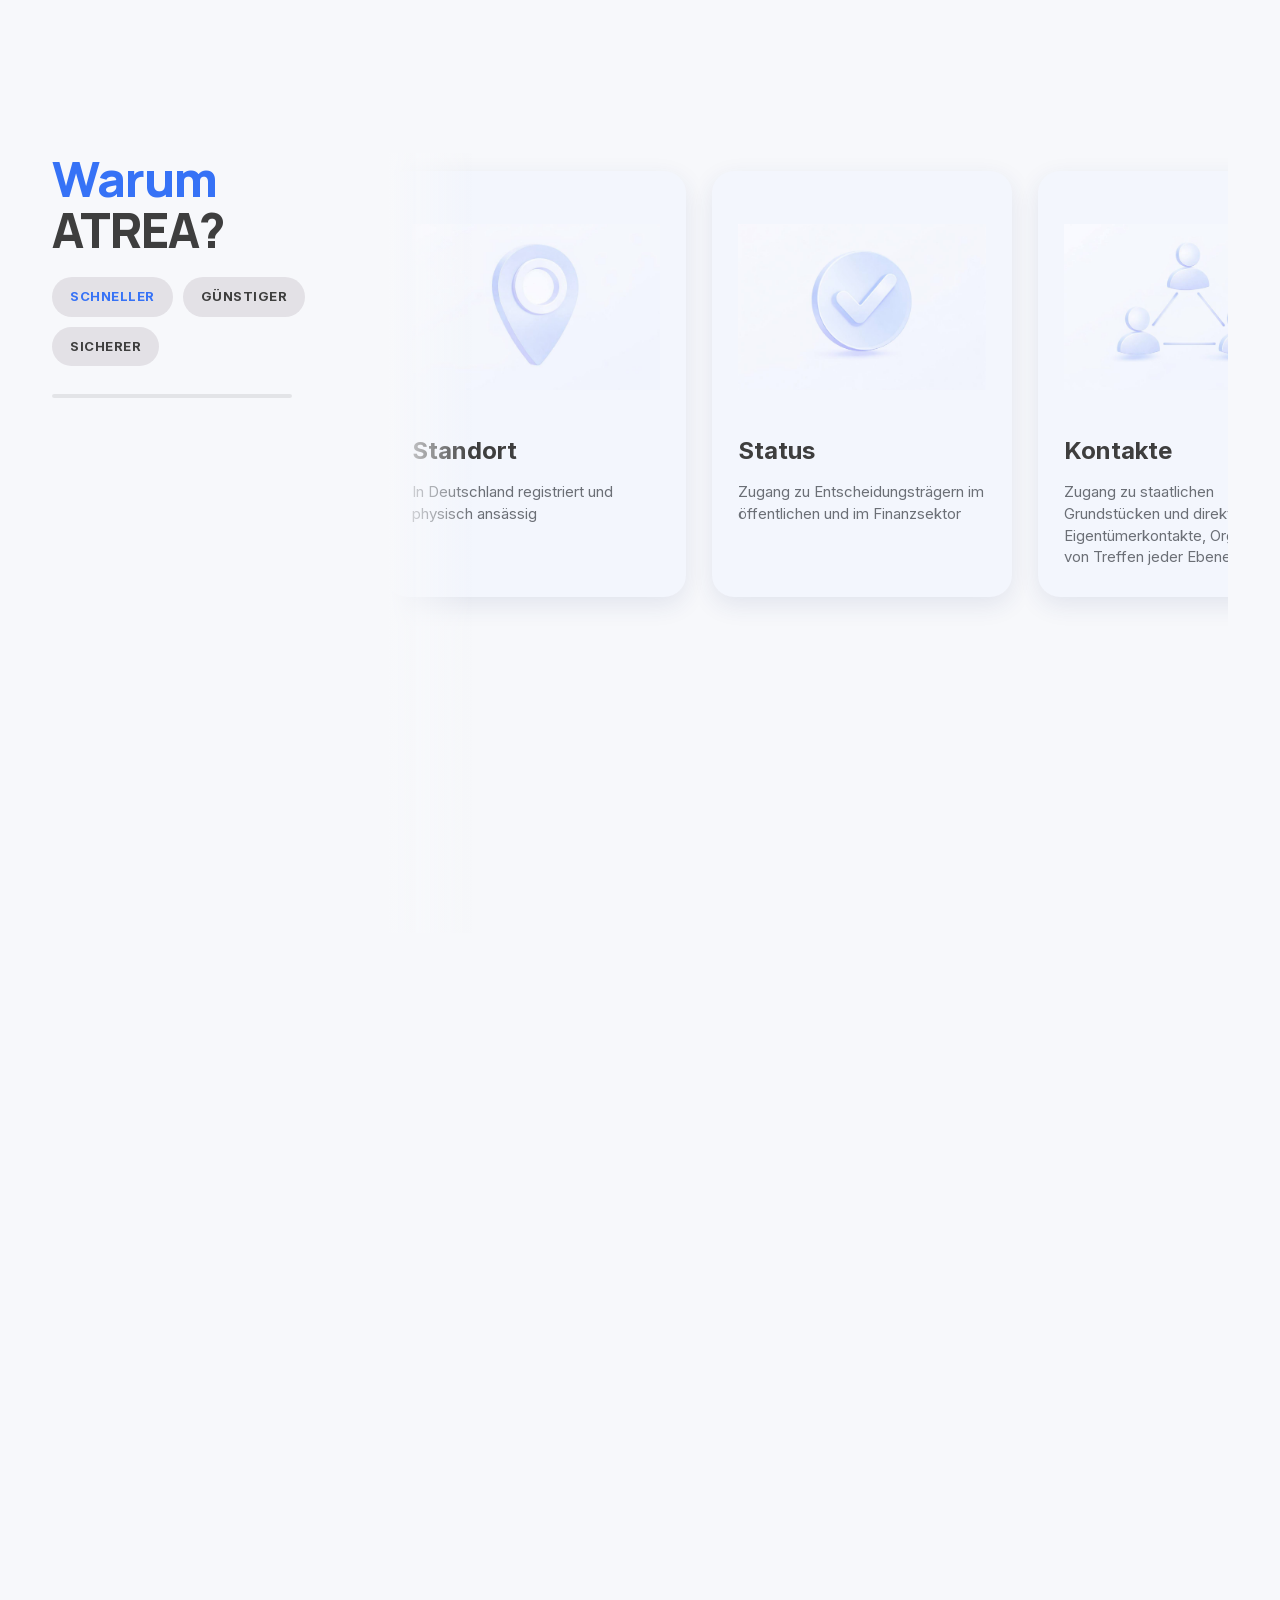
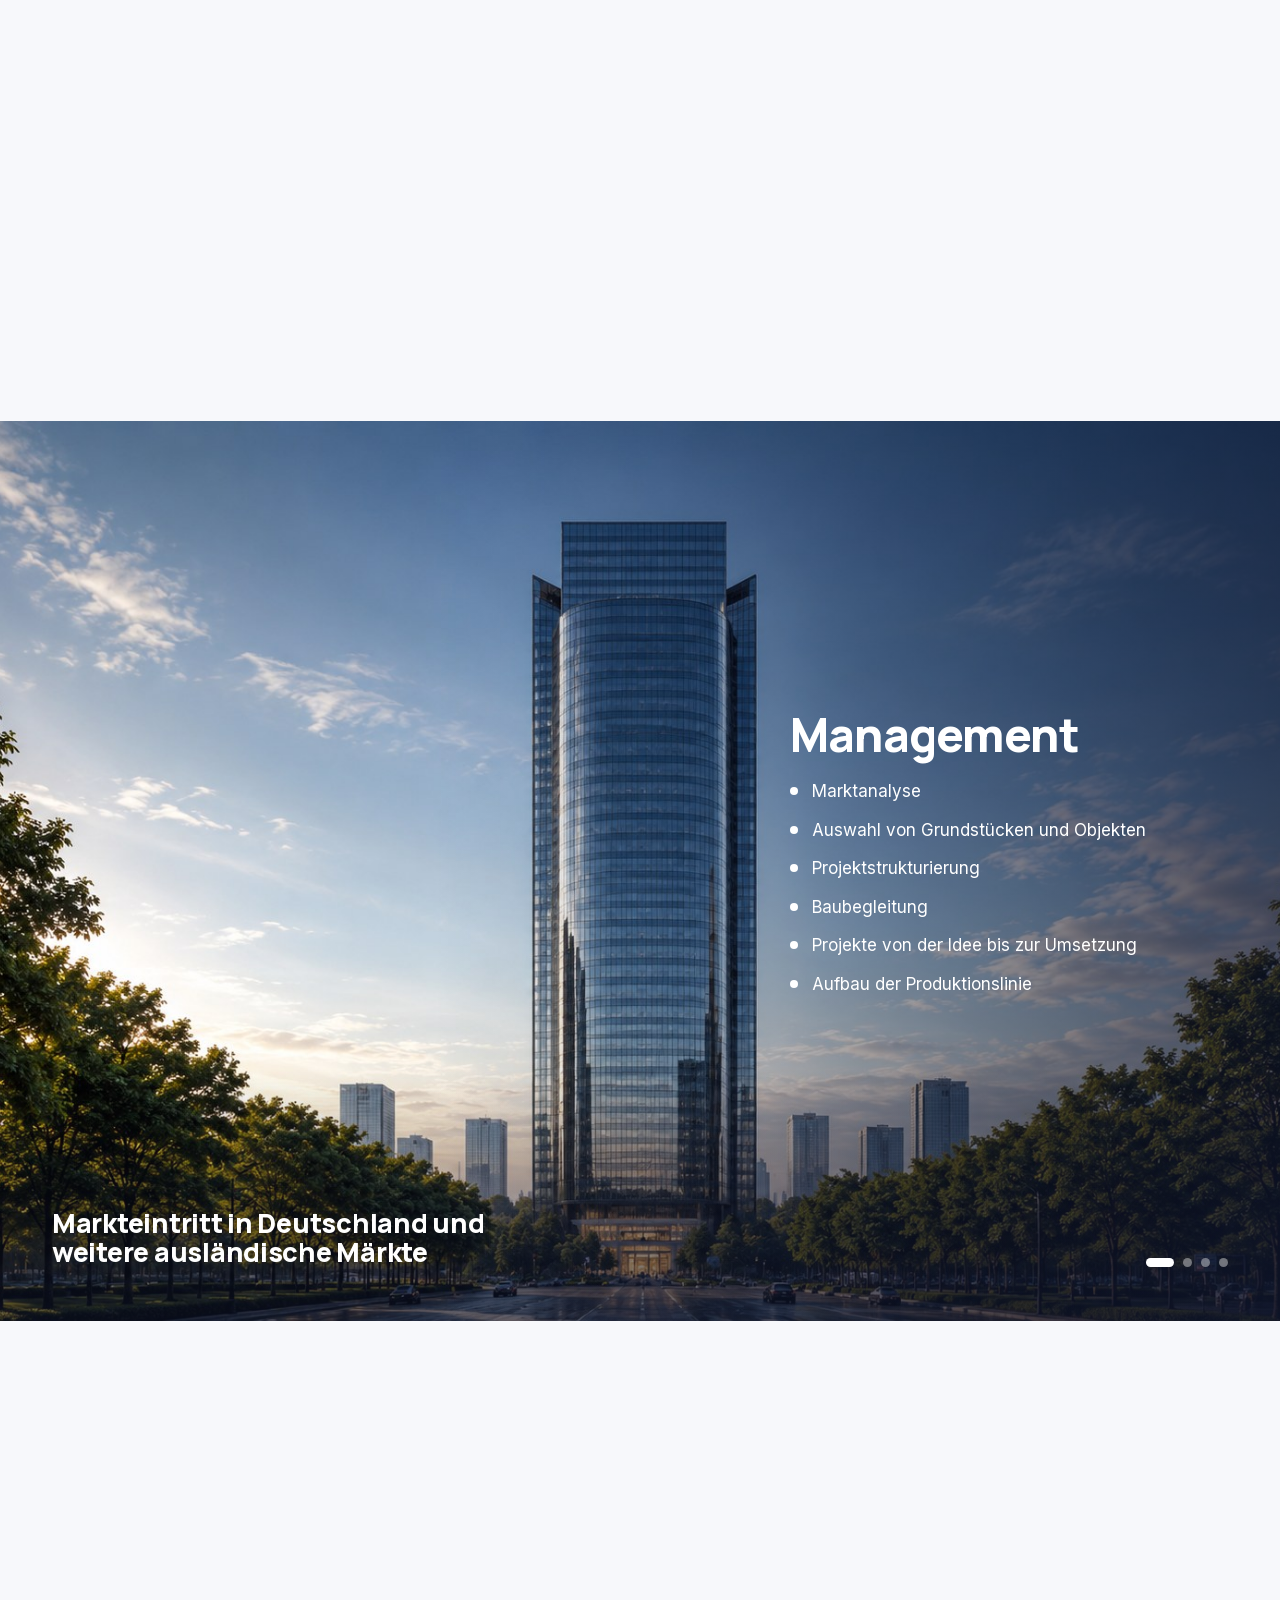
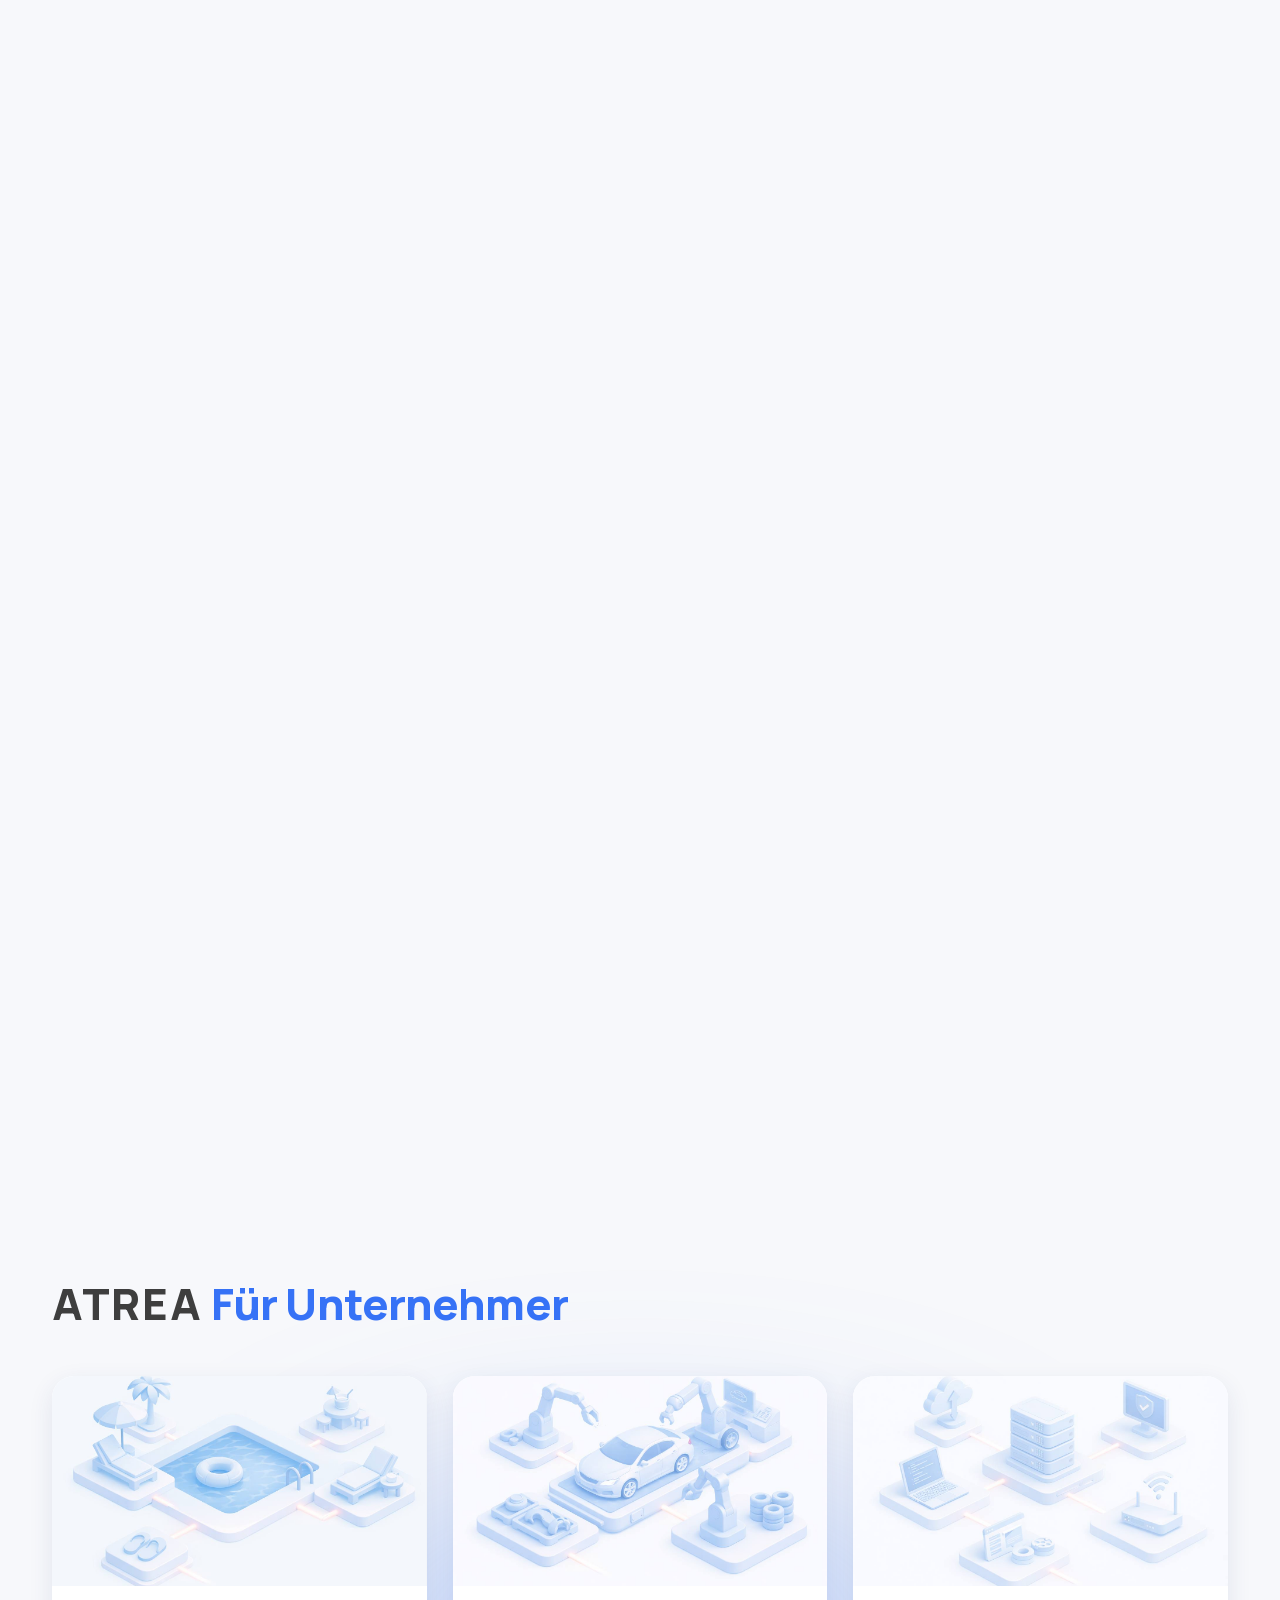
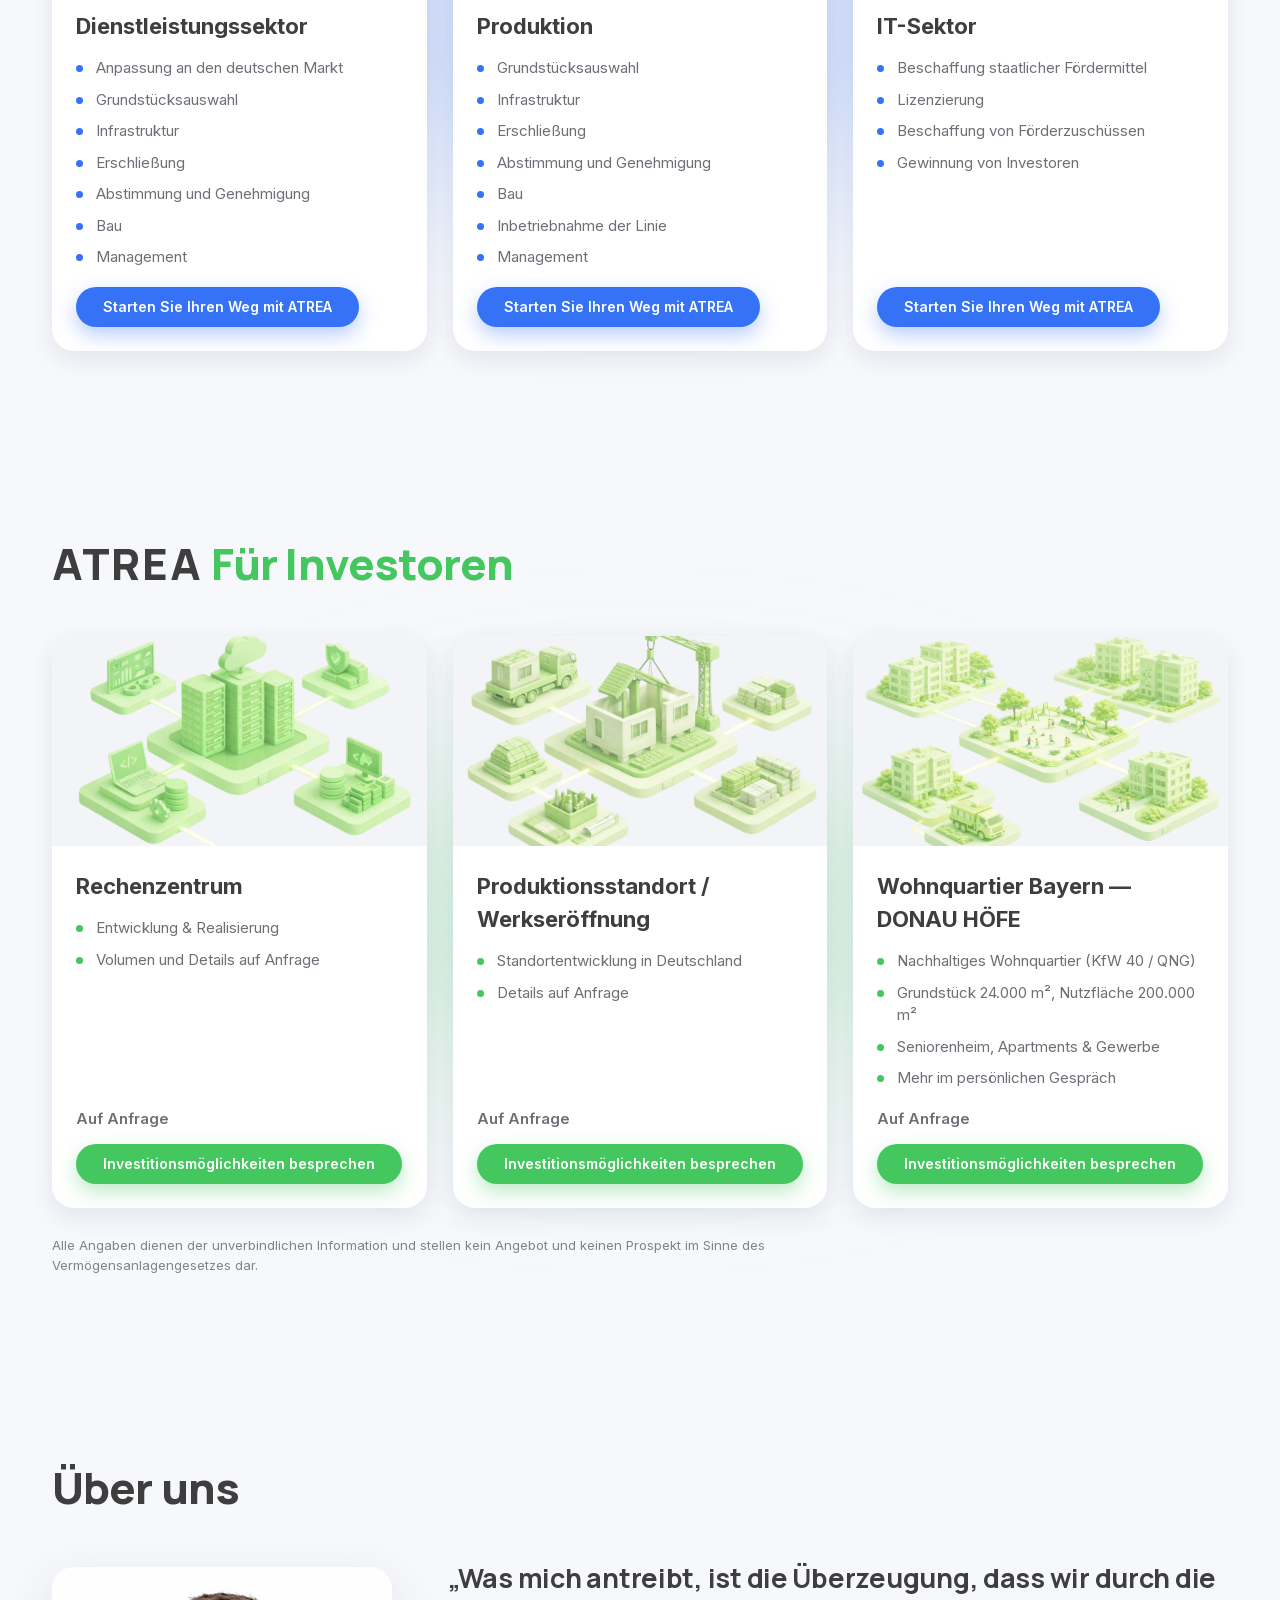
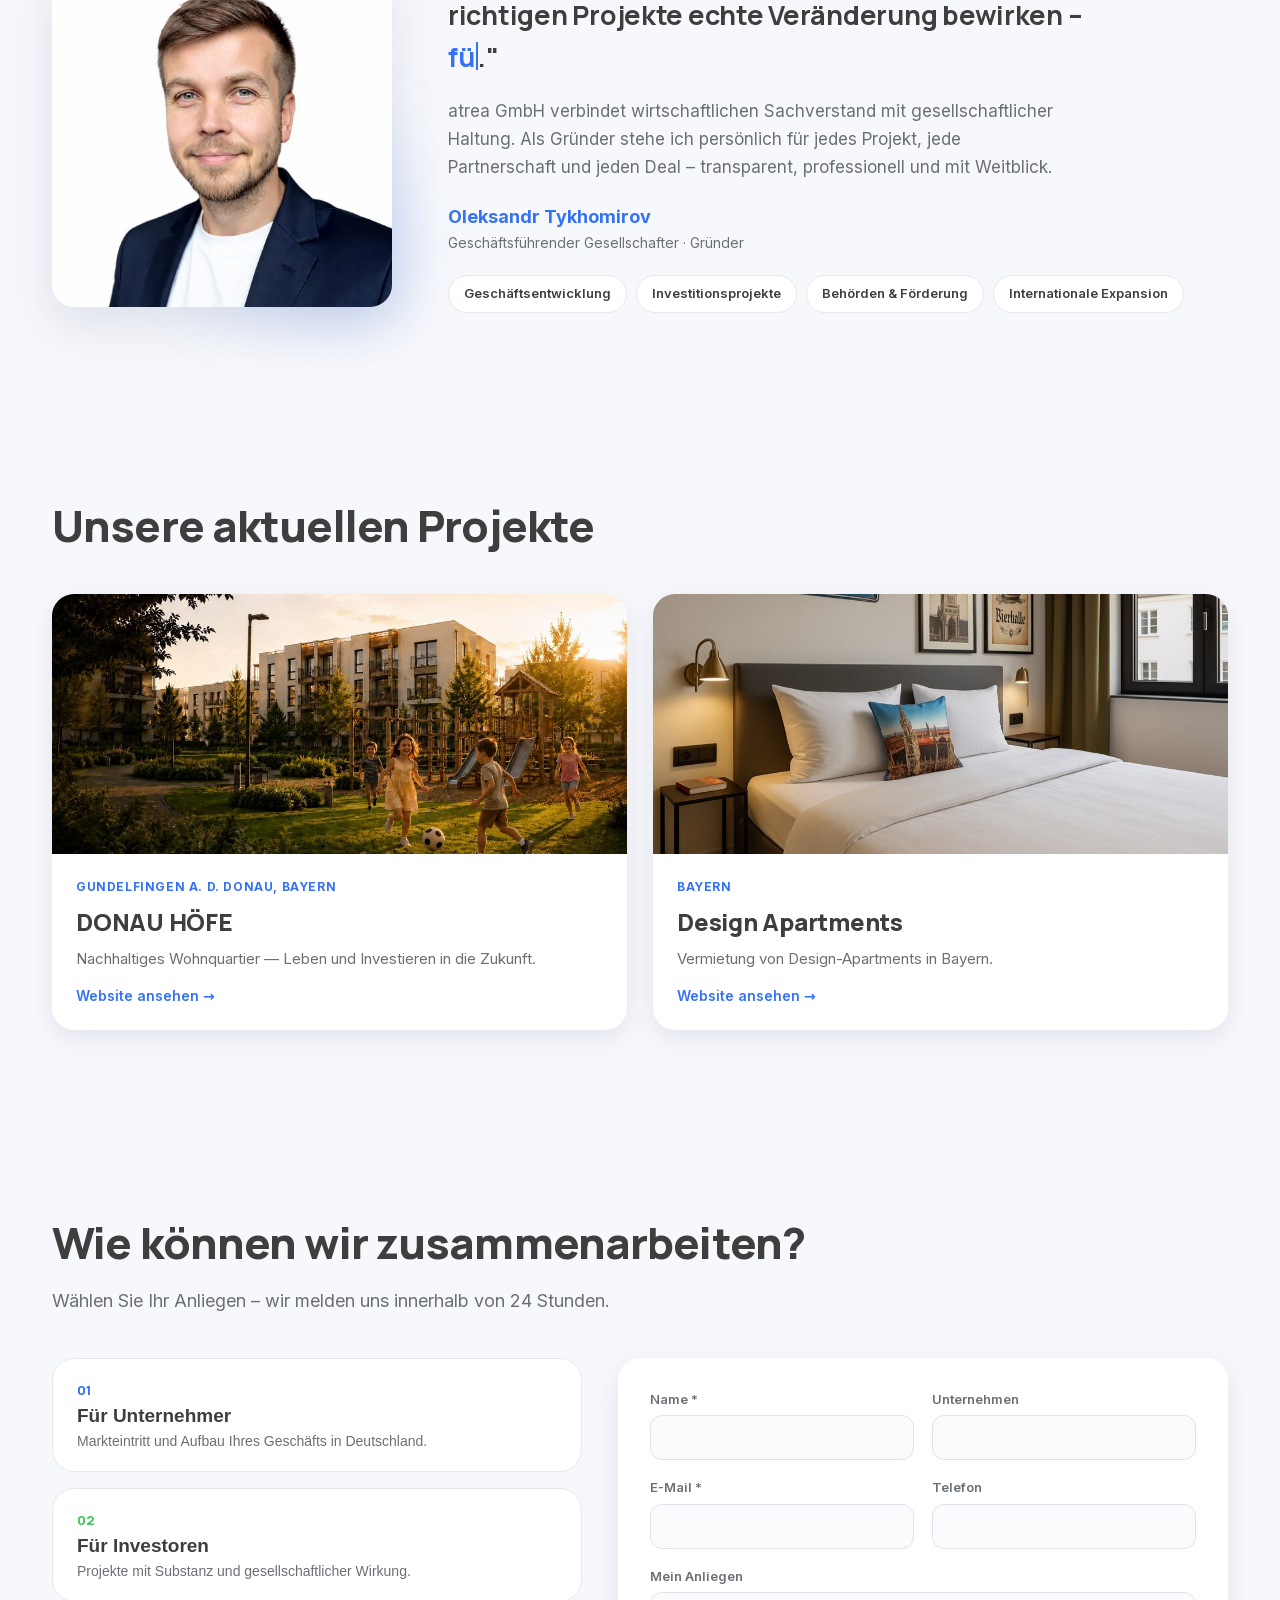
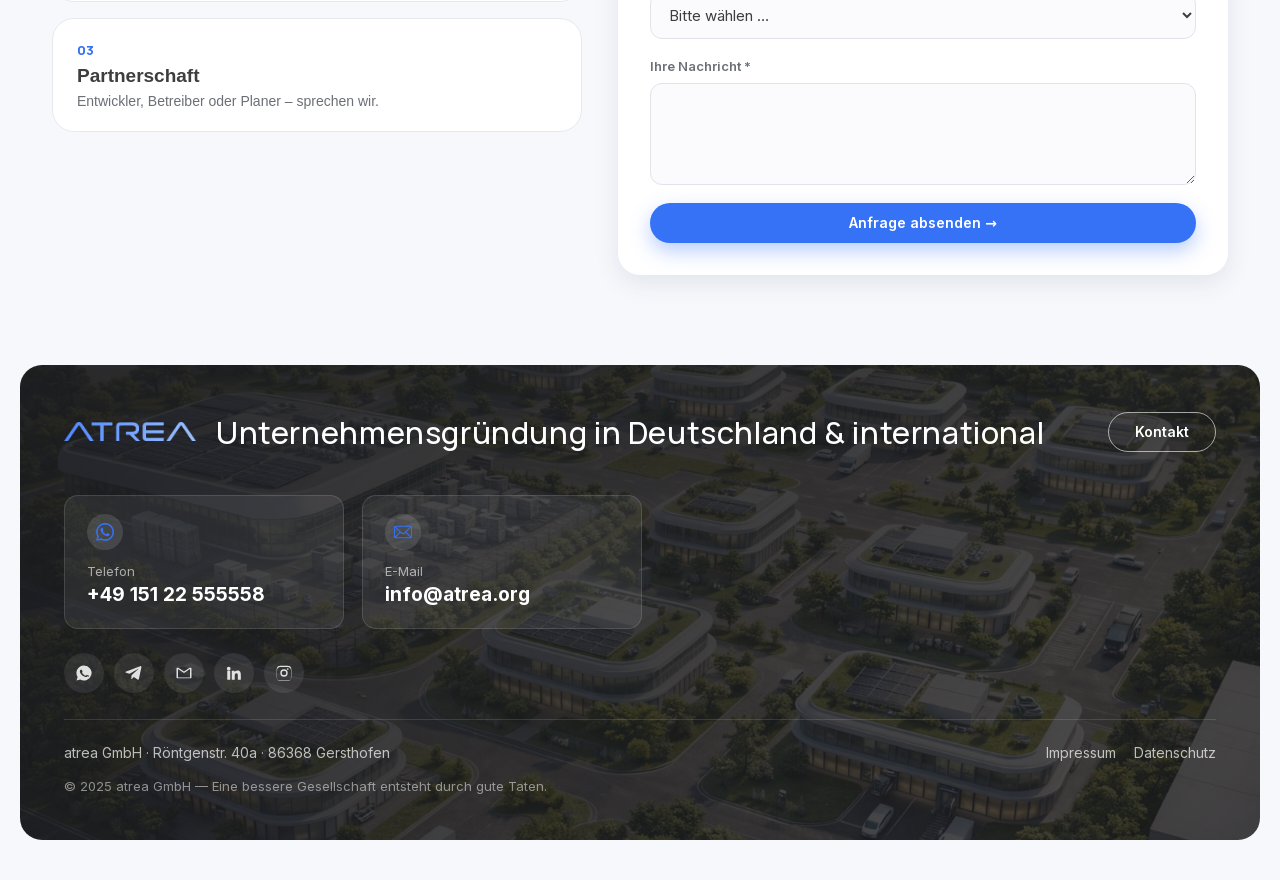
==== commit 88194122: "Mobile: proper dropdown menu with contacts (no overflow); hero contact icons (TG/WA/call)" ====
--- a/index.html
+++ b/index.html
@@ -10,7 +10,7 @@
   <meta name="description" content="ATREA GmbH — Geschäftsentwicklung und Investitionsprojekte in Deutschland. Wir helfen ausländischen Unternehmern und Investoren, in den deutschen Markt einzutreten." />
   <link rel="icon" href="data:image/svg+xml,%3Csvg xmlns='http://www.w3.org/2000/svg' viewBox='0 0 32 32'%3E%3Crect width='32' height='32' rx='7' fill='%233672f6'/%3E%3Ctext x='16' y='23' font-family='Arial' font-weight='bold' font-size='18' fill='white' text-anchor='middle'%3EA%3C/text%3E%3C/svg%3E" />
   <link rel="stylesheet" href="assets/css/fonts.css?v=17" />
-  <link rel="stylesheet" href="assets/css/styles.css?v=24" />
+  <link rel="stylesheet" href="assets/css/styles.css?v=25" />
 </head>
 <body>
 
@@ -30,9 +30,15 @@
         <button class="lang__current" id="langCurrent" aria-haspopup="true" aria-expanded="false"></button>
         <ul class="lang__menu" id="langMenu" role="menu"></ul>
       </div>
-      <button class="nav__burger" id="burger" aria-label="Menu"><span></span><span></span><span></span></button>
+      <button class="nav__burger" id="burger" aria-label="Menu" aria-expanded="false"><span></span><span></span><span></span></button>
     </div>
   </header>
+
+  <!-- Мобильное меню (открывается по бургеру) -->
+  <div class="mmenu" id="mmenu" hidden>
+    <div class="mmenu__backdrop" data-mclose></div>
+    <div class="mmenu__panel container" id="mmenuPanel"></div>
+  </div>
 
   <main id="top">
 
@@ -43,6 +49,7 @@
         <h1 class="hero__title reveal" data-i18n="hero.h1"></h1>
         <p class="hero__sub reveal reveal--d1" data-i18n="hero.sub"></p>
         <a href="#kontakt" class="btn btn--dark hero__badge reveal reveal--d2" data-i18n="hero.badge"></a>
+        <div class="hero__contacts reveal reveal--d3" id="heroContacts"></div>
       </div>
       <!-- статистика -->
       <div class="stats">
@@ -210,7 +217,7 @@
     </div>
   </div>
 
-  <script src="assets/js/i18n.js?v=24"></script>
-  <script src="assets/js/app.js?v=24"></script>
+  <script src="assets/js/i18n.js?v=25"></script>
+  <script src="assets/js/app.js?v=25"></script>
 </body>
 </html>
--- a/assets/css/styles.css
+++ b/assets/css/styles.css
@@ -120,7 +120,35 @@
 .lang__menu li.is-active { color: var(--blue); background: #eef3ff; }
 
 .nav__burger { display: none; flex-direction: column; gap: 5px; background: none; border: none; cursor: pointer; padding: 8px; }
-.nav__burger span { width: 24px; height: 2px; background: var(--ink); border-radius: 2px; transition: .3s; }
+.nav__burger span { width: 24px; height: 2px; background: var(--ink); border-radius: 2px; transition: .3s var(--ease); }
+.nav__burger.is-open span:nth-child(1) { transform: translateY(7px) rotate(45deg); }
+.nav__burger.is-open span:nth-child(2) { opacity: 0; }
+.nav__burger.is-open span:nth-child(3) { transform: translateY(-7px) rotate(-45deg); }
+
+/* Мобильное меню (burger → выпадающая панель с контактами) */
+.mmenu { position: fixed; inset: 0; z-index: 55; }
+.mmenu[hidden] { display: none; }
+.mmenu__backdrop { position: absolute; inset: 0; background: rgba(20,28,55,.4); backdrop-filter: blur(2px); }
+.mmenu__panel { position: absolute; top: var(--nav-h); left: 0; right: 0; max-width: none; background: #fff; box-shadow: 0 22px 44px rgba(0,0,0,.16); border-radius: 0 0 22px 22px; padding: 16px 18px 22px; animation: mmenuDrop .25s var(--ease); }
+@keyframes mmenuDrop { from { opacity: 0; transform: translateY(-14px); } to { opacity: 1; transform: none; } }
+.mmenu__links { display: flex; flex-direction: column; margin-bottom: 6px; }
+.mmenu__links a { padding: 14px 4px; font-weight: 600; font-size: 17px; color: var(--ink); border-bottom: 1px solid #eef1f5; }
+.mmenu__row { display: flex; align-items: center; gap: 12px; padding: 12px 4px; font-weight: 600; font-size: 15px; color: var(--ink); }
+.mmenu__ic { width: 34px; height: 34px; border-radius: 50%; display: grid; place-items: center; color: #fff; flex: none; }
+.mmenu__ic--call { background: var(--blue); }
+.mmenu__ic--mail { background: var(--ink-2); }
+.mmenu__socials { display: flex; gap: 10px; margin: 12px 4px 12px; }
+.mmenu__socials a { width: 42px; height: 42px; border-radius: 50%; background: #eef1f6; display: grid; place-items: center; color: var(--ink); transition: .2s var(--ease); }
+.mmenu__socials a:hover, .mmenu__socials a:active { background: var(--blue); color: #fff; }
+.mmenu__addr { padding: 0 4px; font-size: 13px; color: var(--ink-2); }
+
+/* Контакты на первом экране (иконки) */
+.hero__contacts { display: none; gap: 12px; margin-top: 24px; }
+.hcontact { width: 48px; height: 48px; border-radius: 50%; display: grid; place-items: center; color: #fff; transition: transform .2s var(--ease); box-shadow: 0 6px 16px rgba(0,0,0,.12); }
+.hcontact--tg { background: #229ED9; }
+.hcontact--wa { background: #25D366; }
+.hcontact--call { background: var(--blue); }
+.hcontact:hover, .hcontact:active { transform: translateY(-2px); }
 
 /* ============================================================
    Hero
@@ -439,8 +467,8 @@
   .nav__inner { gap: 12px; }
   .nav__logo { margin-right: auto; }
 
-  /* мобильное меню */
-  .nav__tabs.is-open, .nav__mobile.is-open { display: flex; }
+  /* контакты на первом экране — только мобайл */
+  .hero__contacts { display: flex; }
 
   .cards-grid { grid-template-columns: 1fr; }
   .projects { padding: 56px 0; }
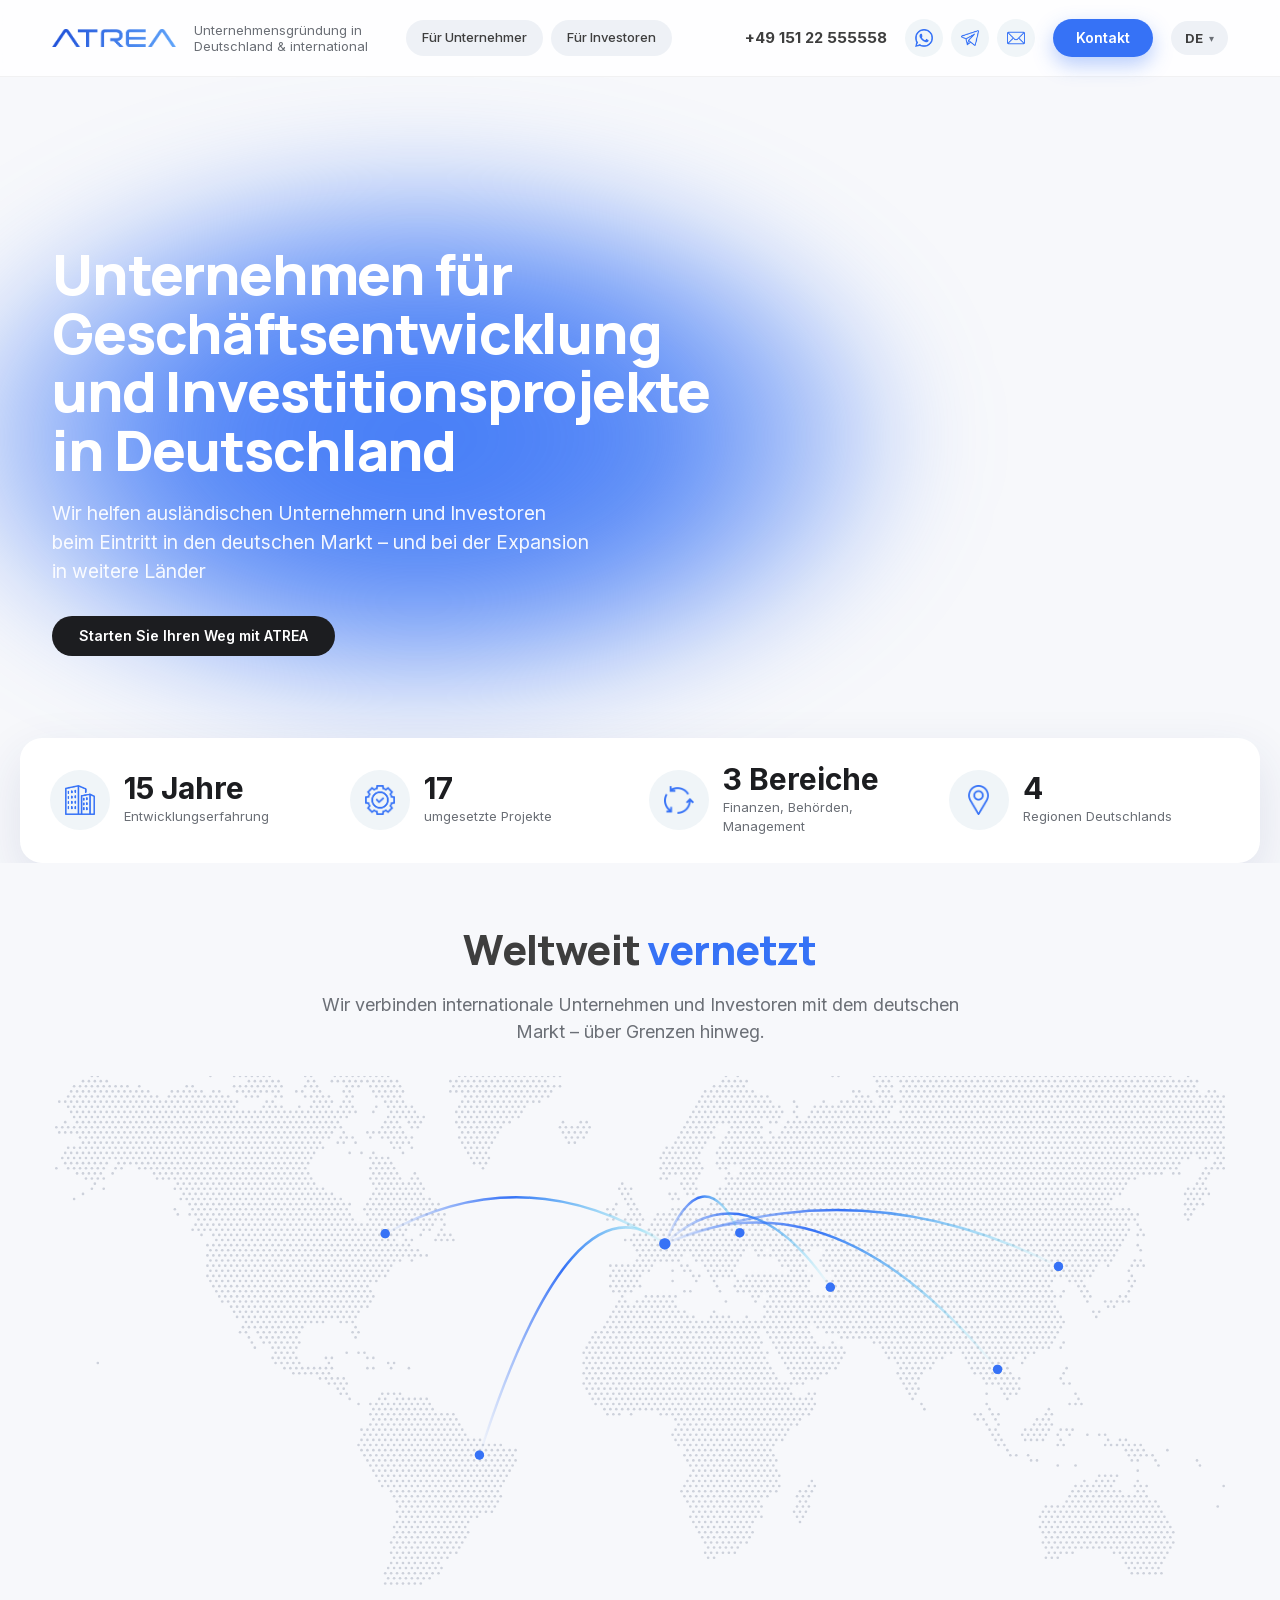
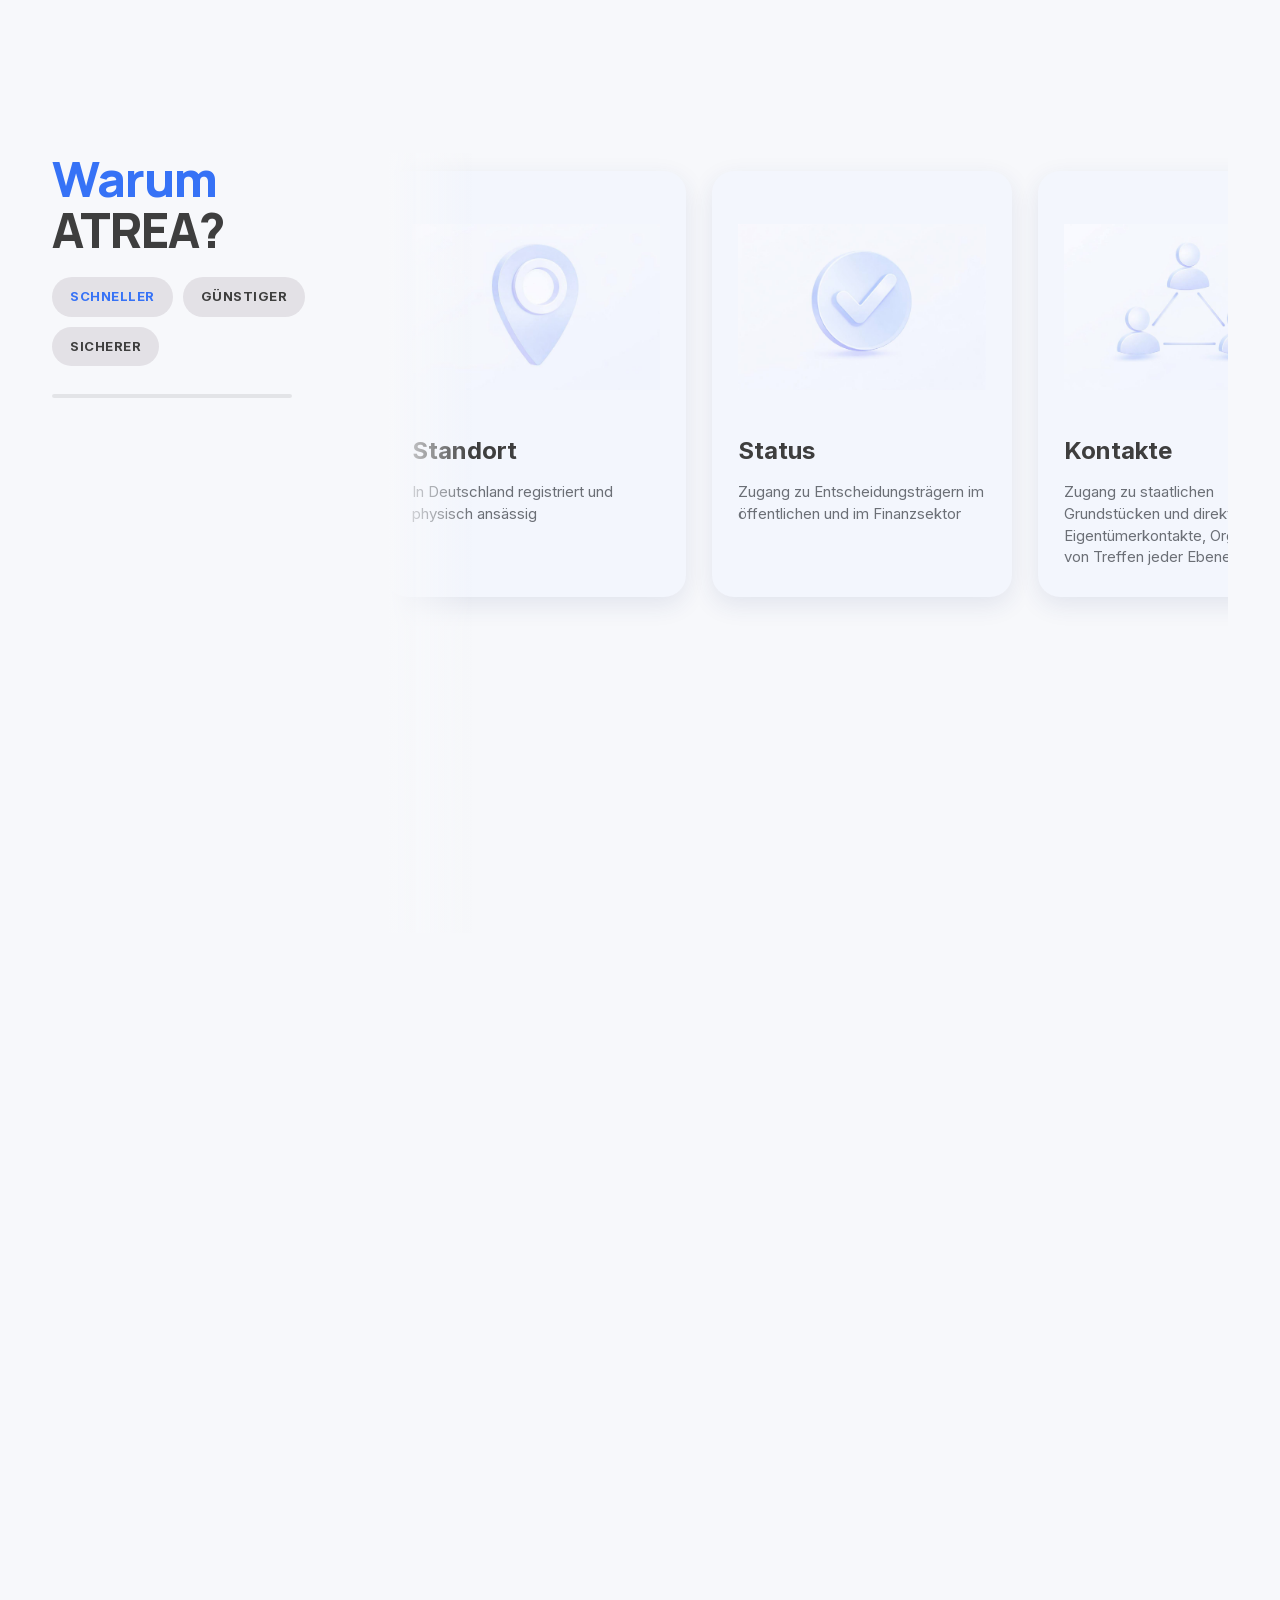
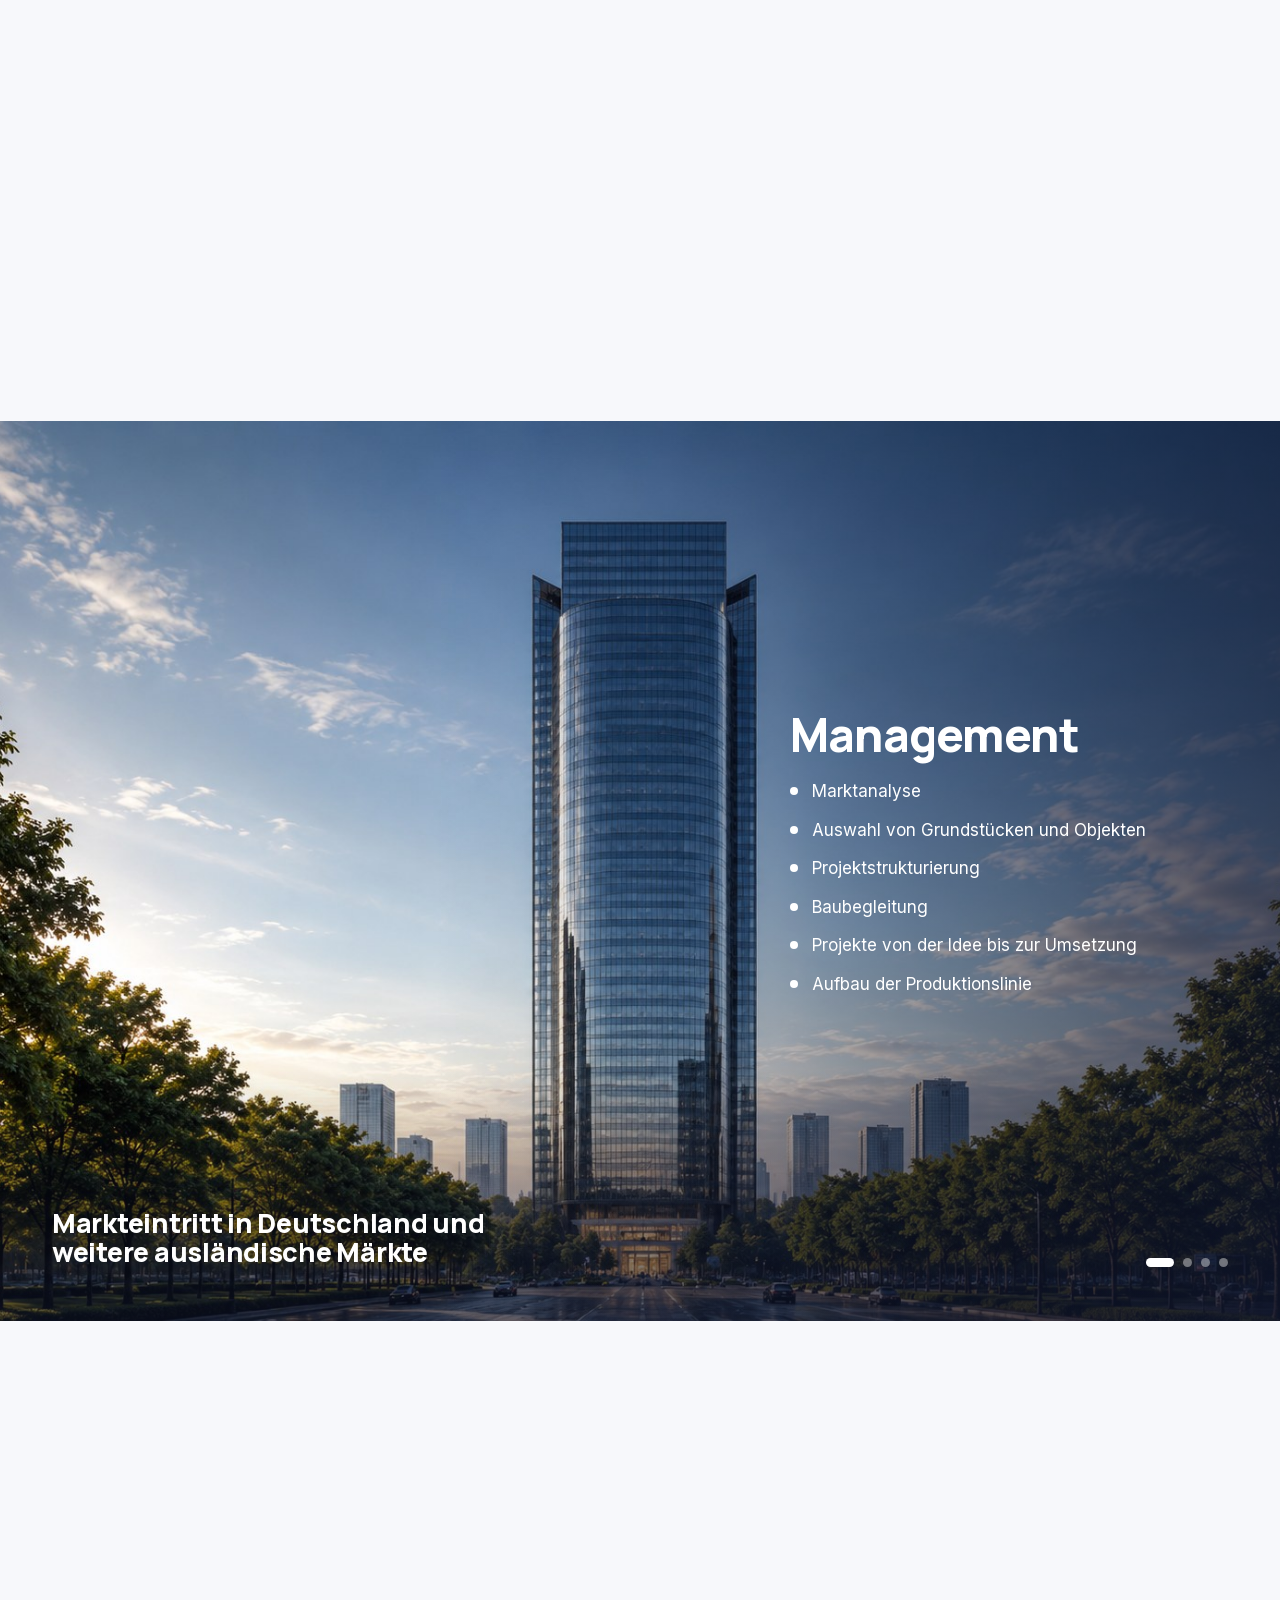
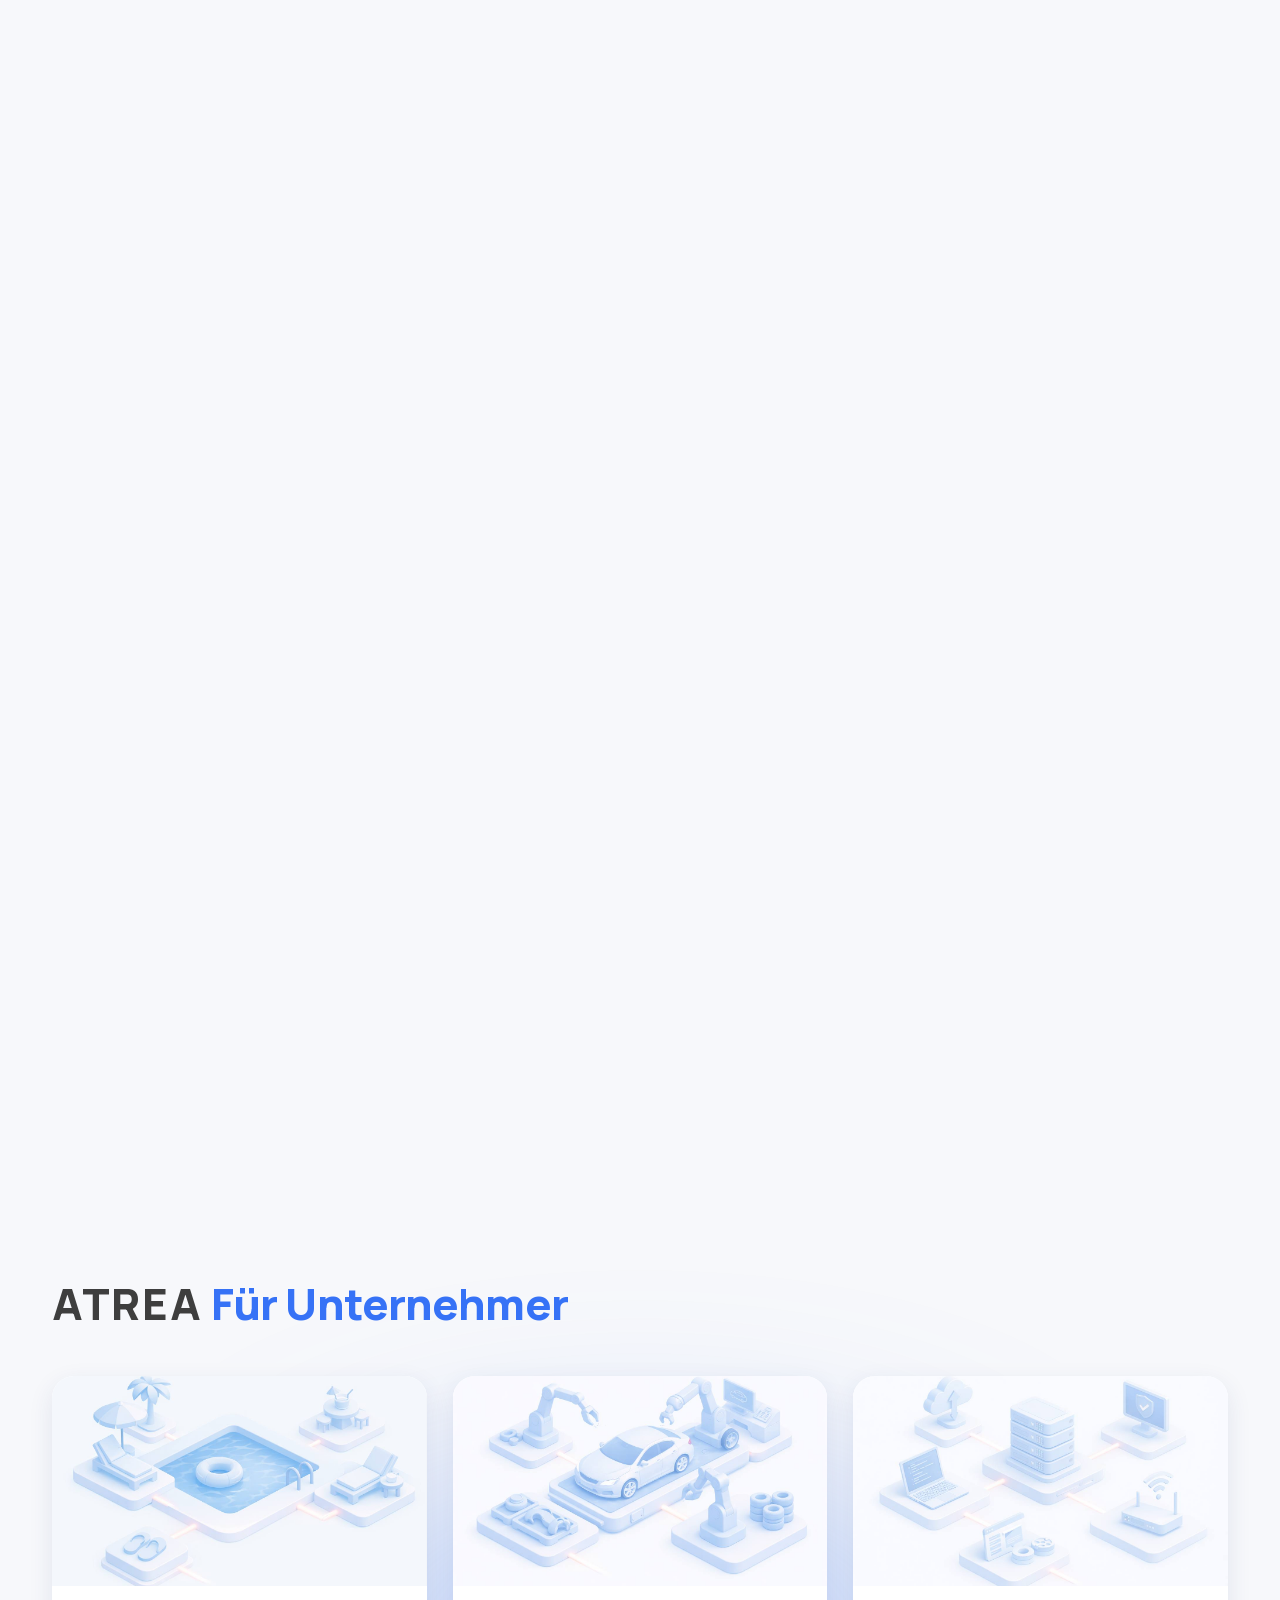
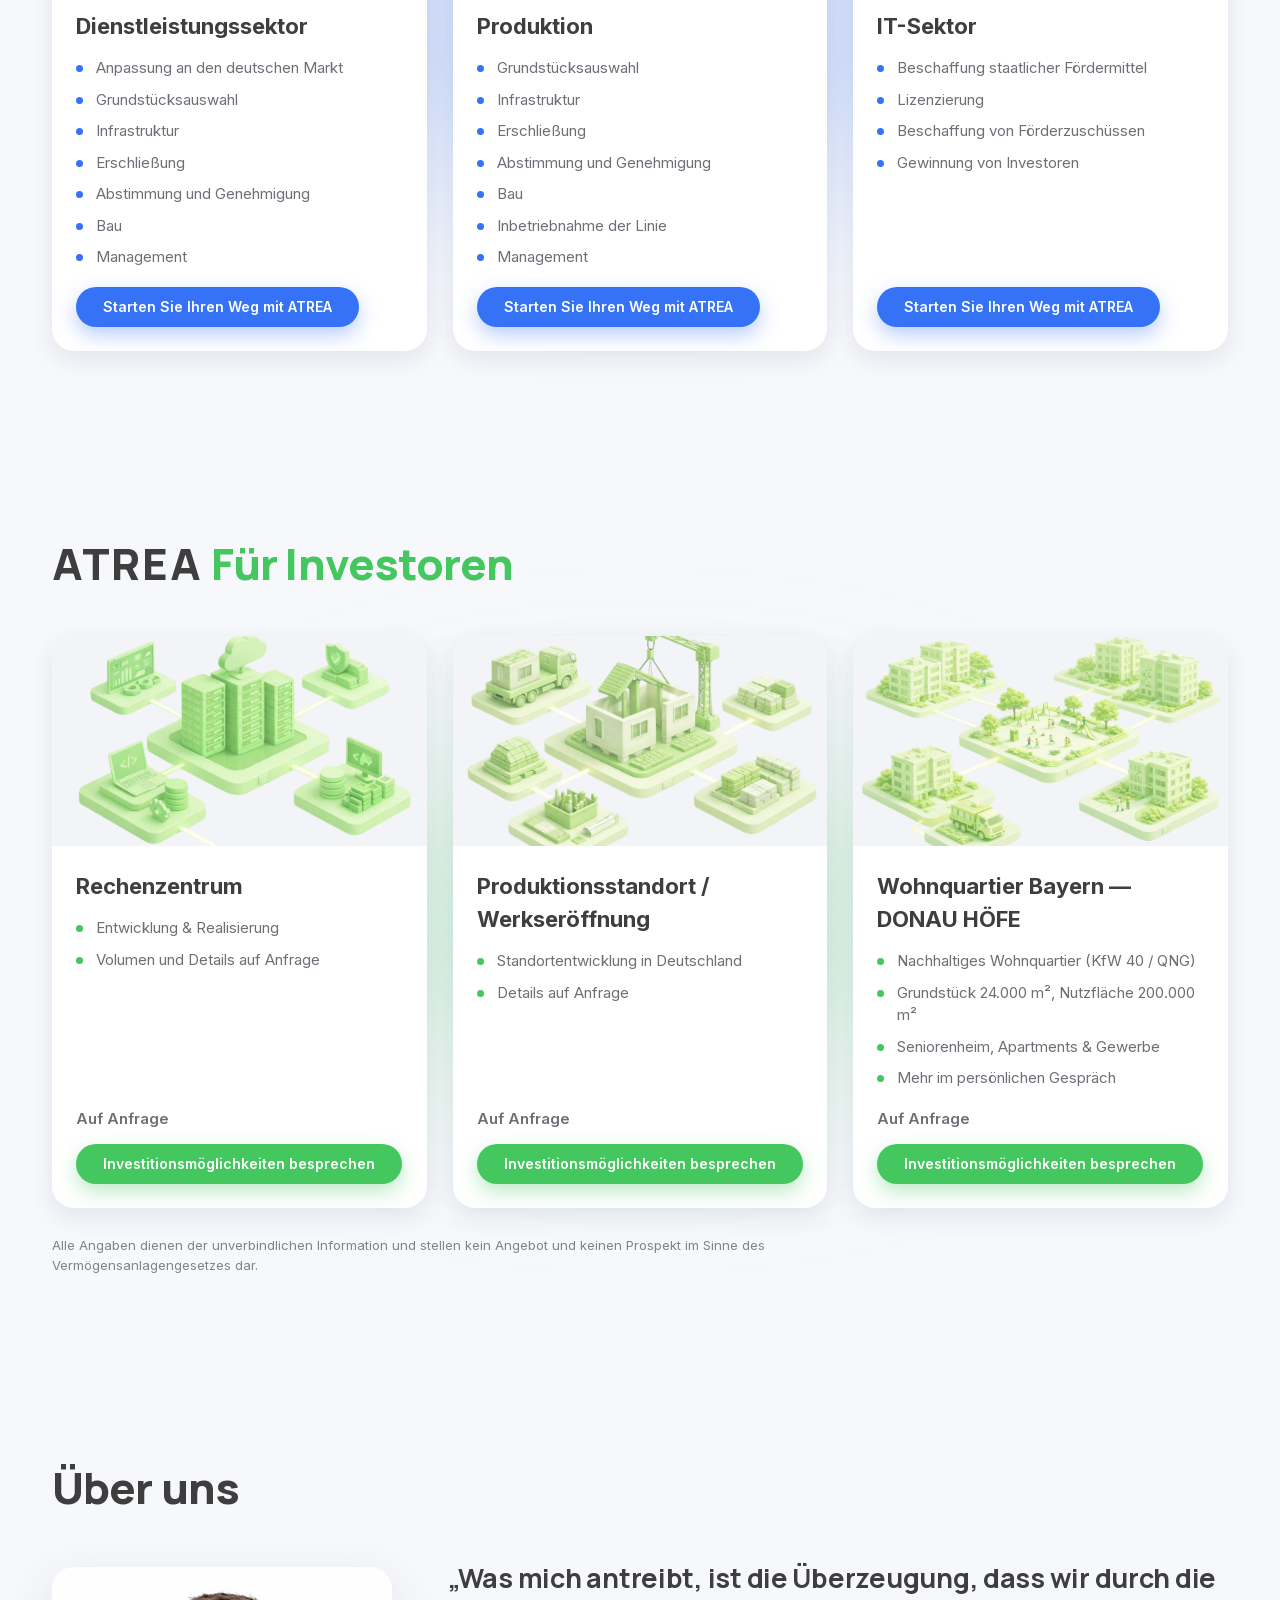
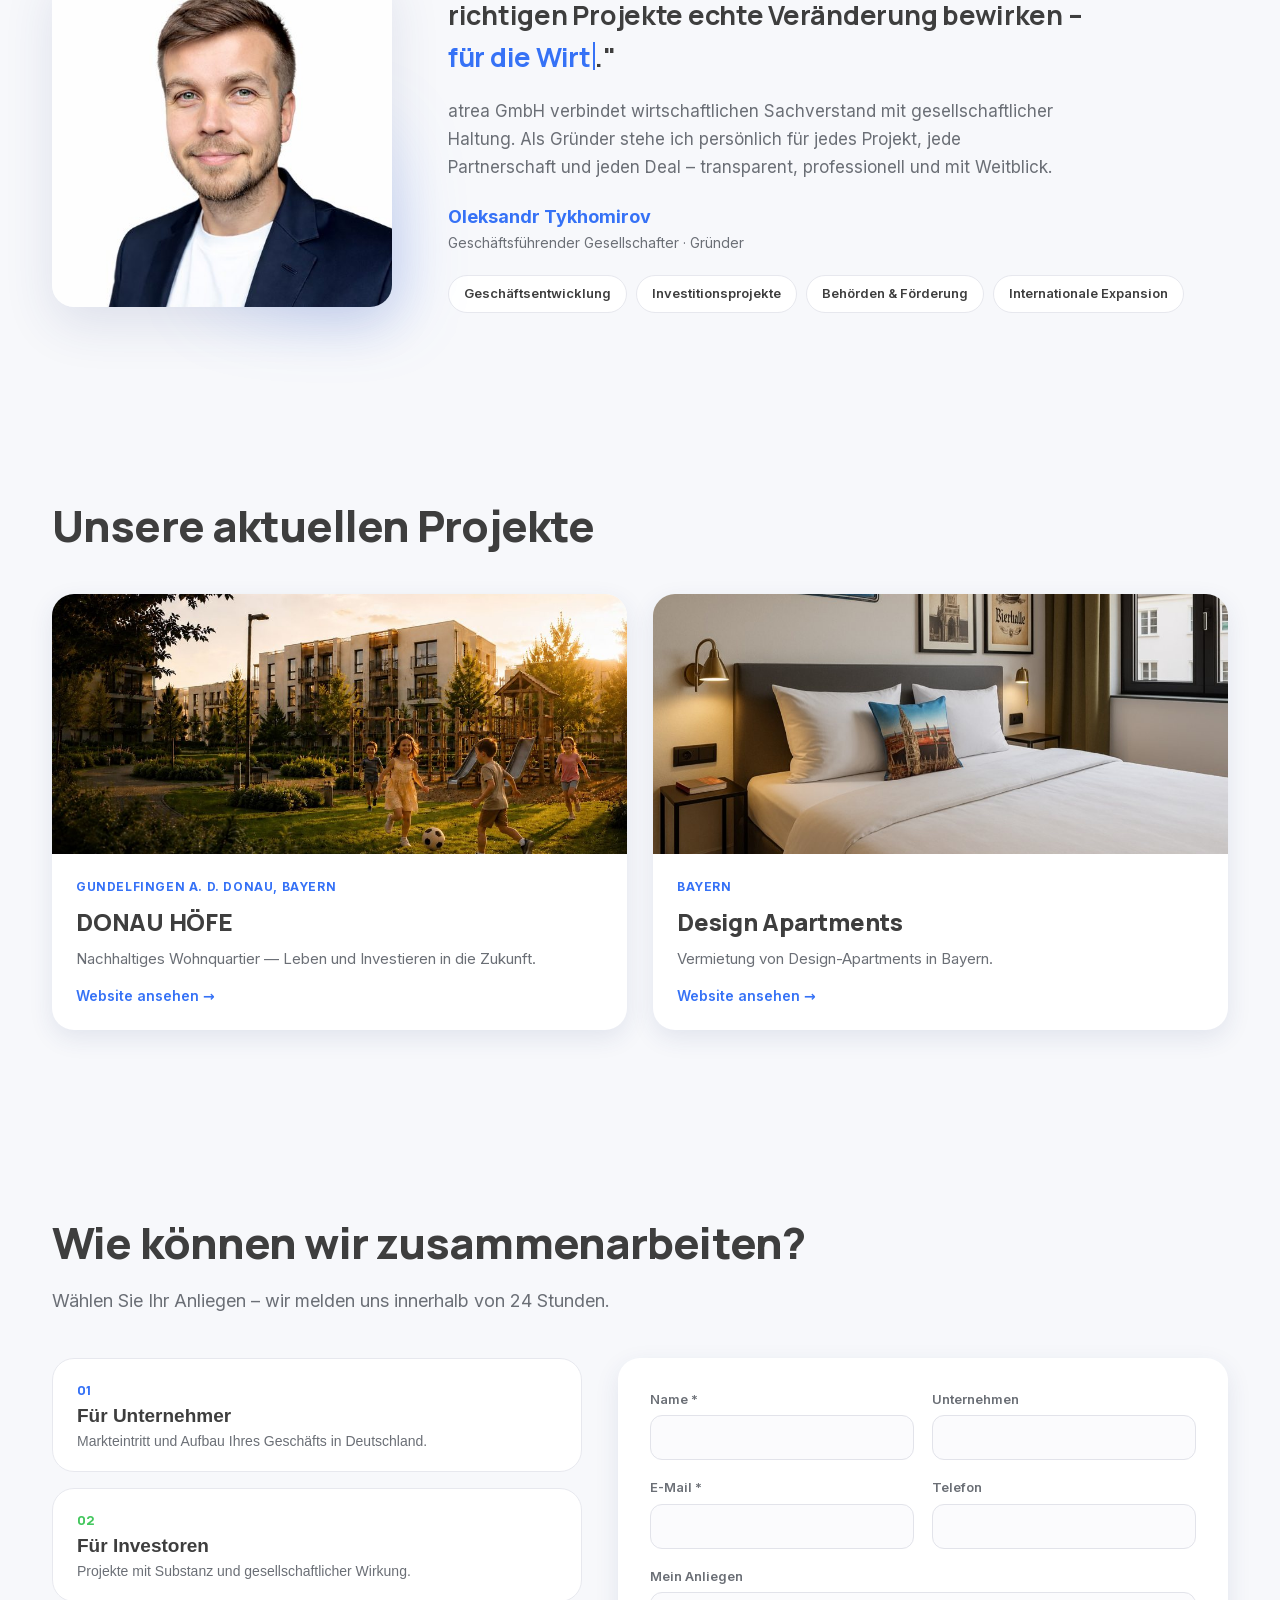
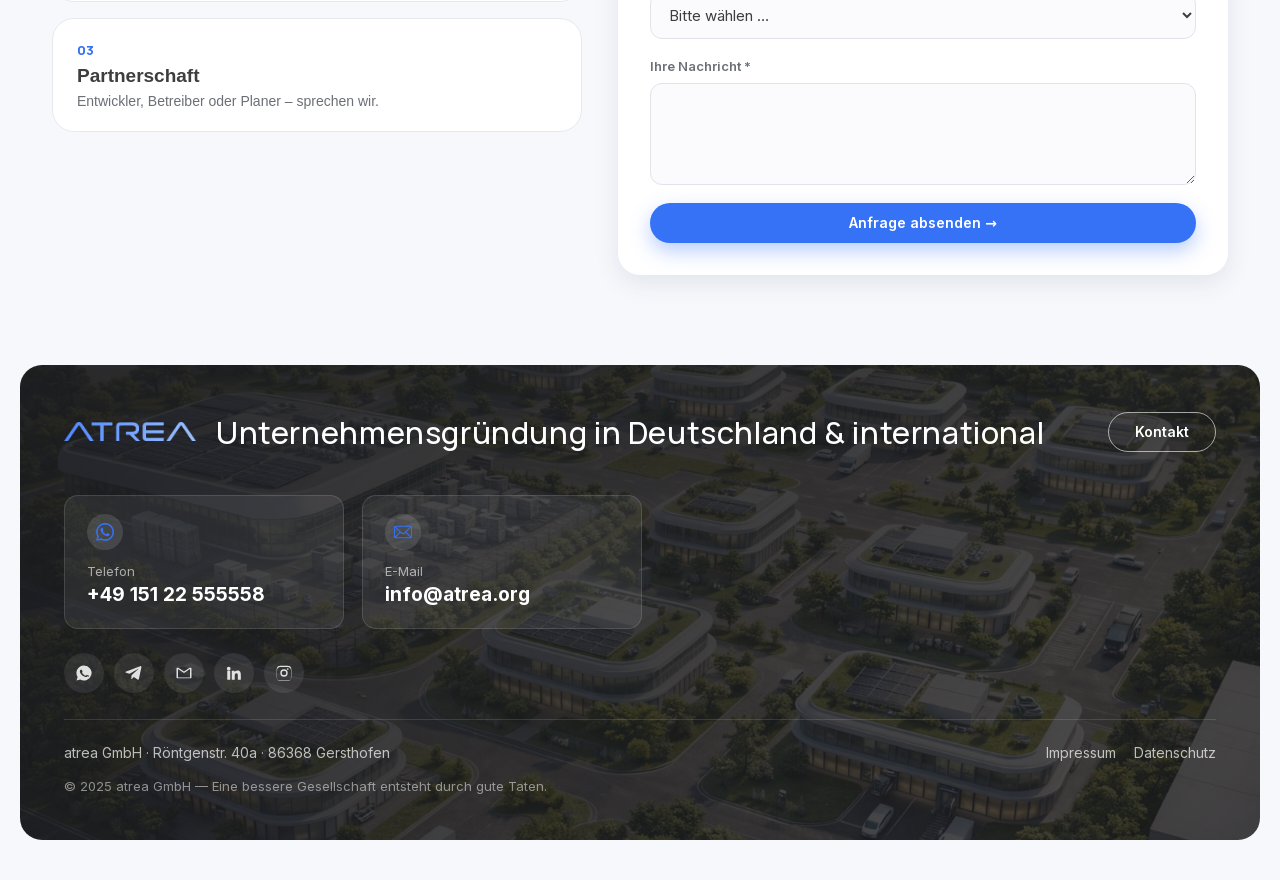
==== commit a42a4287: "SEO: OG+canonical+hreflang(?lang=)+JSON-LD, og-image 1200x630, canonical+description für Impressum/D" ====
--- a/index.html
+++ b/index.html
@@ -2,15 +2,60 @@
 <html lang="de">
 <head>
   <meta charset="UTF-8" />
-  <meta http-equiv="Cache-Control" content="no-cache, no-store, must-revalidate" />
-  <meta http-equiv="Pragma" content="no-cache" />
-  <meta http-equiv="Expires" content="0" />
   <meta name="viewport" content="width=device-width, initial-scale=1.0" />
   <title>ATREA GmbH — Unternehmensgründung &amp; Investitionsprojekte in Deutschland</title>
-  <meta name="description" content="ATREA GmbH — Geschäftsentwicklung und Investitionsprojekte in Deutschland. Wir helfen ausländischen Unternehmern und Investoren, in den deutschen Markt einzutreten." />
+  <meta name="description" content="ATREA GmbH — Geschäftsentwicklung und Investitionsprojekte in Deutschland und international. Wir helfen ausländischen Unternehmern und Investoren beim Markteintritt und bei der Expansion." />
+
+  <link rel="canonical" href="https://atrea.org/" />
+  <link rel="alternate" hreflang="de" href="https://atrea.org/" />
+  <link rel="alternate" hreflang="en" href="https://atrea.org/?lang=en" />
+  <link rel="alternate" hreflang="ru" href="https://atrea.org/?lang=ru" />
+  <link rel="alternate" hreflang="x-default" href="https://atrea.org/" />
+
+  <meta property="og:type" content="website" />
+  <meta property="og:site_name" content="ATREA GmbH" />
+  <meta property="og:title" content="ATREA GmbH — Unternehmensgründung &amp; Investitionsprojekte in Deutschland" />
+  <meta property="og:description" content="Wir helfen ausländischen Unternehmern und Investoren beim Eintritt in den deutschen Markt – und bei der Expansion in weitere Länder." />
+  <meta property="og:url" content="https://atrea.org/" />
+  <meta property="og:image" content="https://atrea.org/assets/img/og-image.jpg" />
+  <meta property="og:image:width" content="1200" />
+  <meta property="og:image:height" content="630" />
+  <meta property="og:image:alt" content="ATREA GmbH — Unternehmensgründung und Investitionsprojekte in Deutschland" />
+  <meta property="og:locale" content="de_DE" />
+  <meta property="og:locale:alternate" content="en_US" />
+  <meta property="og:locale:alternate" content="ru_RU" />
+  <meta name="twitter:card" content="summary_large_image" />
+  <meta name="twitter:title" content="ATREA GmbH — Unternehmensgründung &amp; Investitionsprojekte in Deutschland" />
+  <meta name="twitter:description" content="Wir helfen ausländischen Unternehmern und Investoren beim Markteintritt in Deutschland und bei der Expansion in weitere Länder." />
+  <meta name="twitter:image" content="https://atrea.org/assets/img/og-image.jpg" />
+
+  <script type="application/ld+json">
+  {
+    "@context": "https://schema.org",
+    "@type": "Organization",
+    "name": "ATREA GmbH",
+    "url": "https://atrea.org",
+    "logo": "https://atrea.org/assets/img/logo-atrea.png",
+    "image": "https://atrea.org/assets/img/og-image.jpg",
+    "email": "info@atrea.org",
+    "telephone": "+49 151 22 555558",
+    "address": {
+      "@type": "PostalAddress",
+      "streetAddress": "Röntgenstr. 40a",
+      "postalCode": "86368",
+      "addressLocality": "Gersthofen",
+      "addressCountry": "DE"
+    },
+    "sameAs": [
+      "https://www.linkedin.com/company/atrea-gmbh",
+      "https://instagram.com/atrea.gmbh"
+    ]
+  }
+  </script>
+
   <link rel="icon" href="data:image/svg+xml,%3Csvg xmlns='http://www.w3.org/2000/svg' viewBox='0 0 32 32'%3E%3Crect width='32' height='32' rx='7' fill='%233672f6'/%3E%3Ctext x='16' y='23' font-family='Arial' font-weight='bold' font-size='18' fill='white' text-anchor='middle'%3EA%3C/text%3E%3C/svg%3E" />
-  <link rel="stylesheet" href="assets/css/fonts.css?v=17" />
-  <link rel="stylesheet" href="assets/css/styles.css?v=25" />
+  <link rel="stylesheet" href="assets/css/fonts.css?v=18" />
+  <link rel="stylesheet" href="assets/css/styles.css?v=27" />
 </head>
 <body>
 
@@ -217,7 +262,7 @@
     </div>
   </div>
 
-  <script src="assets/js/i18n.js?v=25"></script>
-  <script src="assets/js/app.js?v=25"></script>
+  <script src="assets/js/i18n.js?v=26"></script>
+  <script src="assets/js/app.js?v=26"></script>
 </body>
 </html>
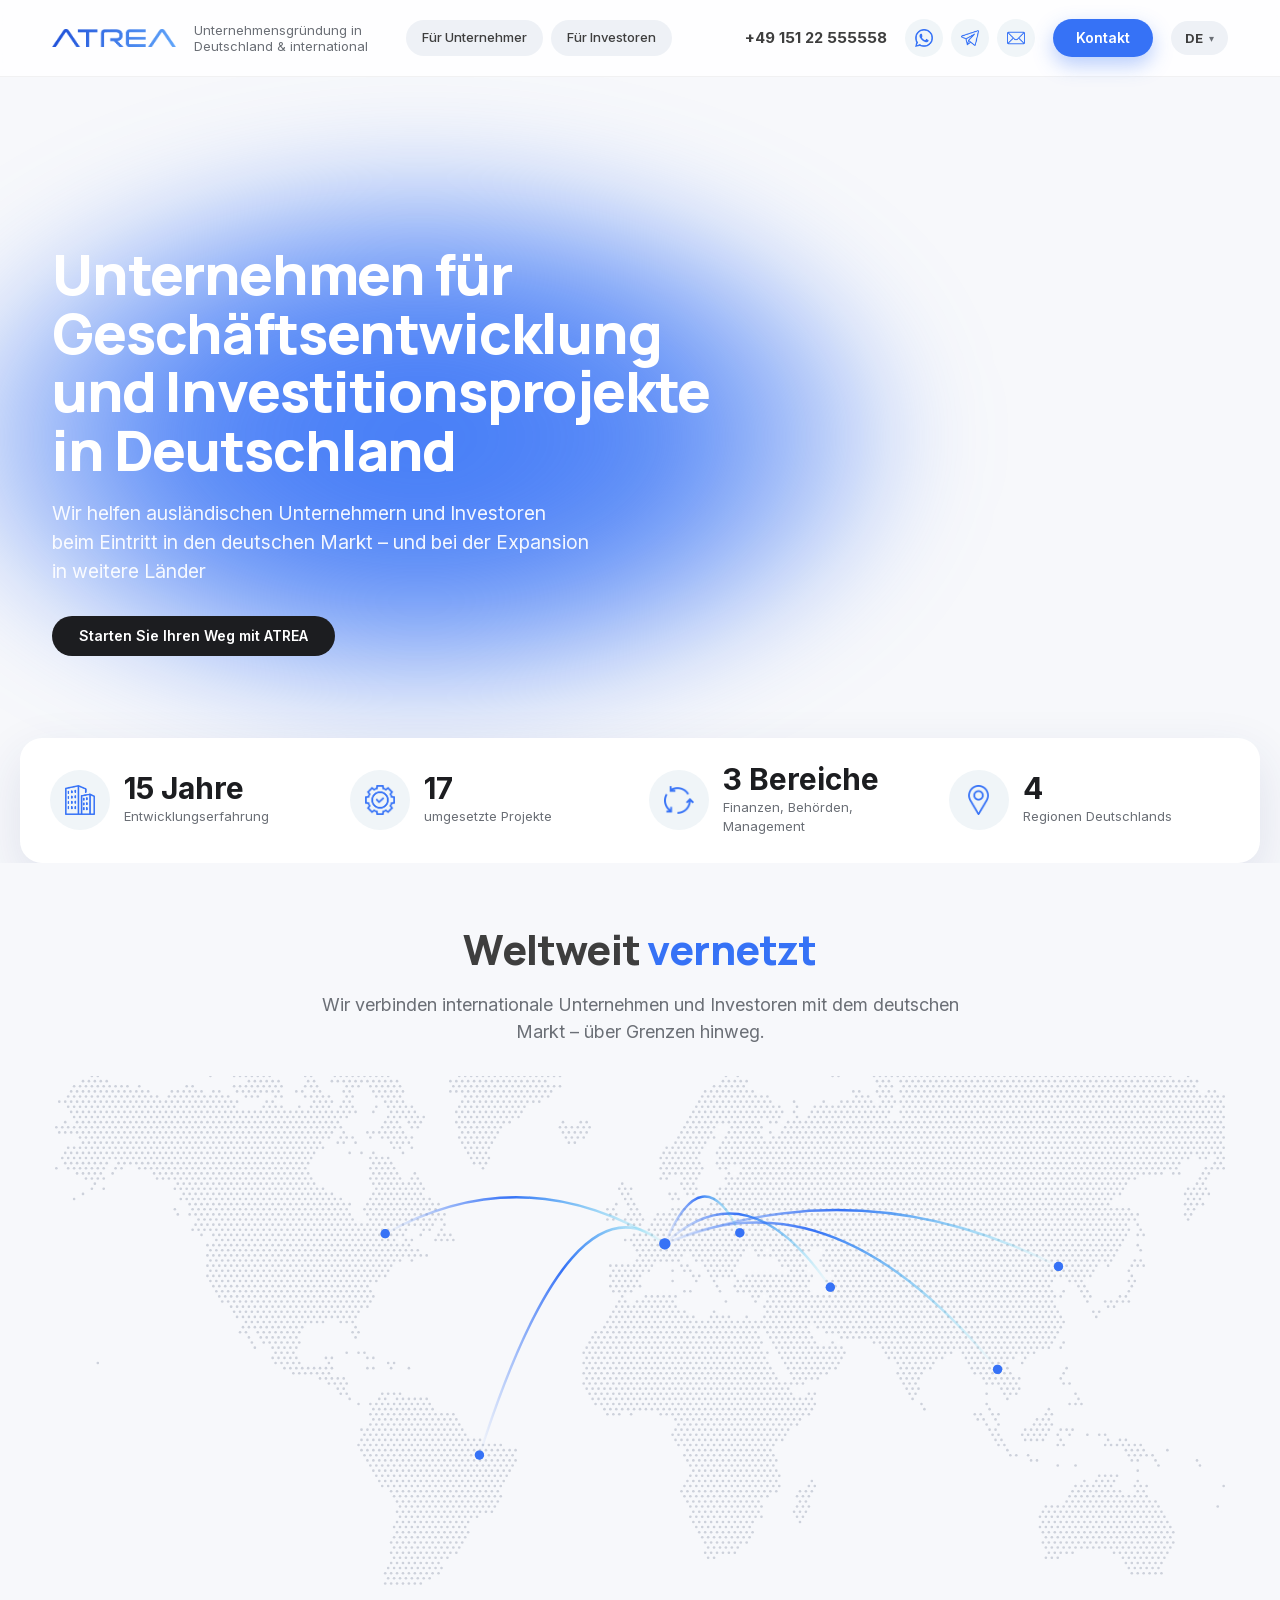
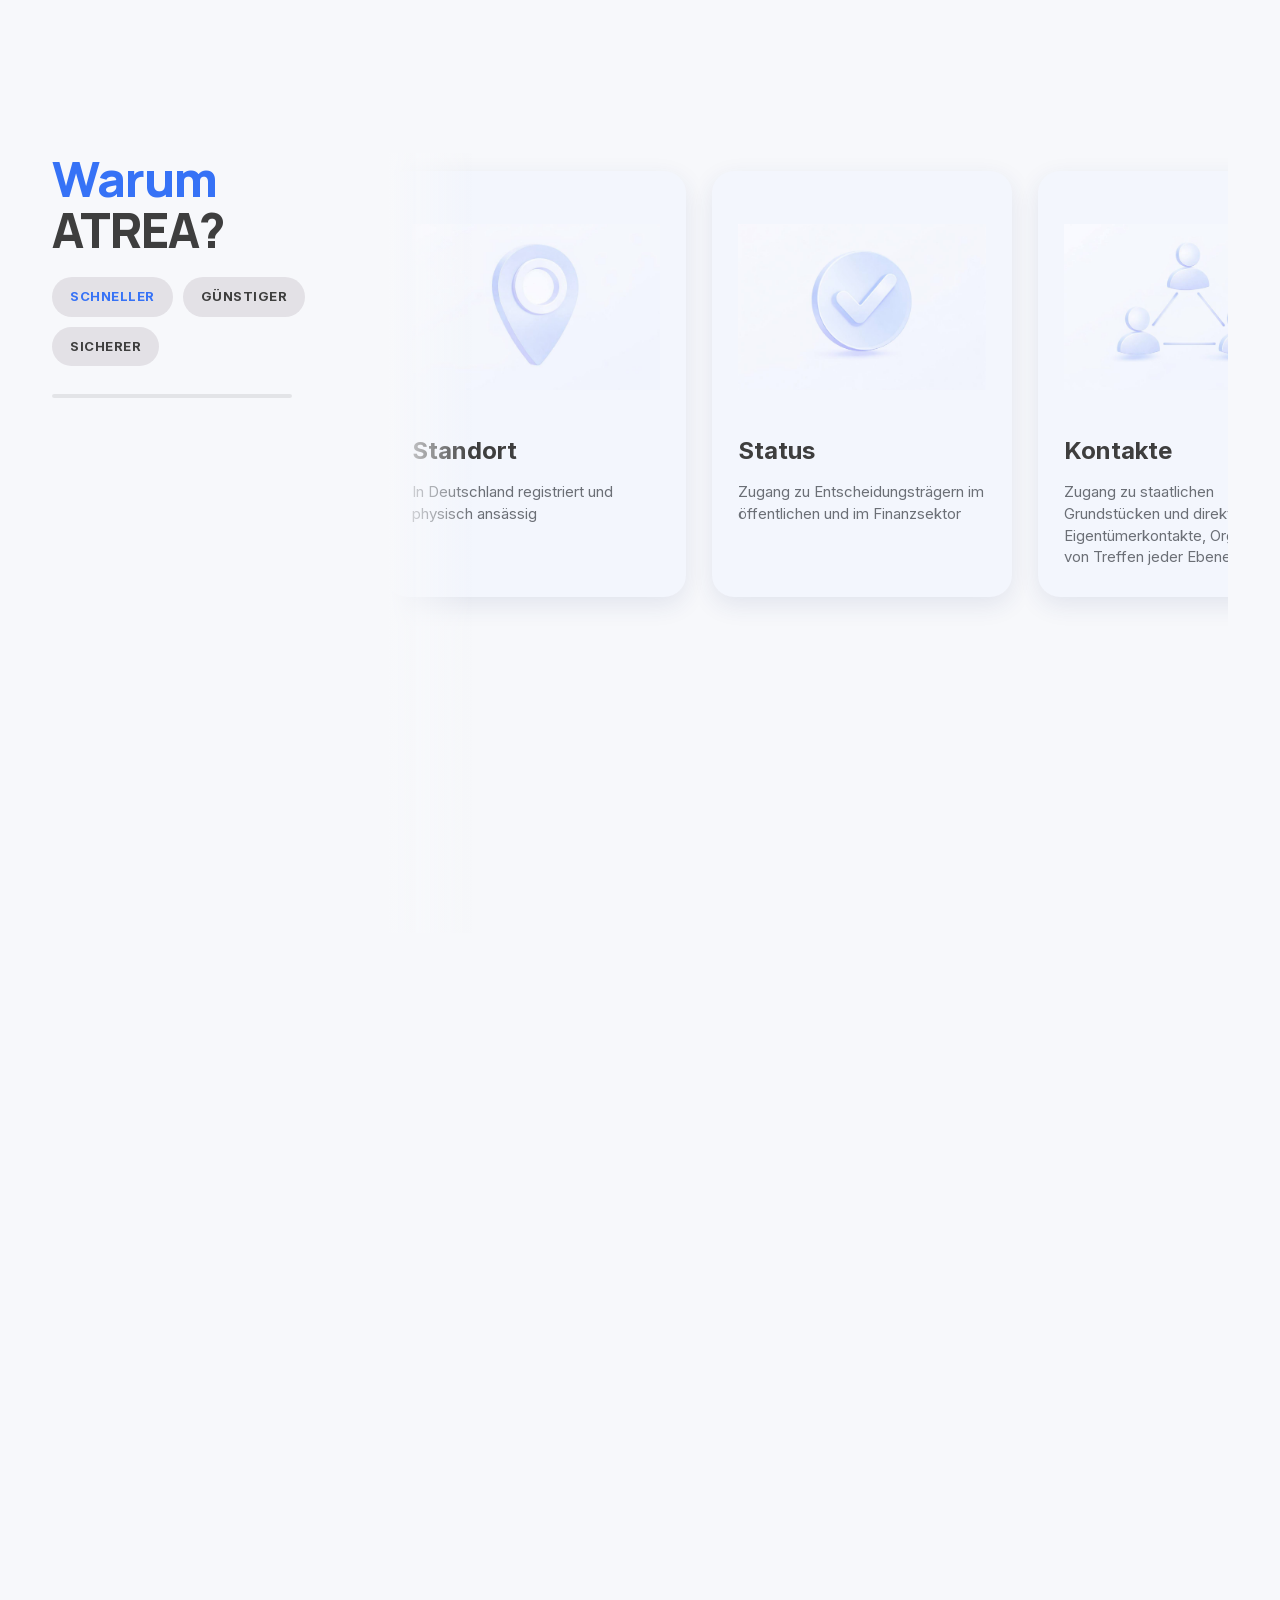
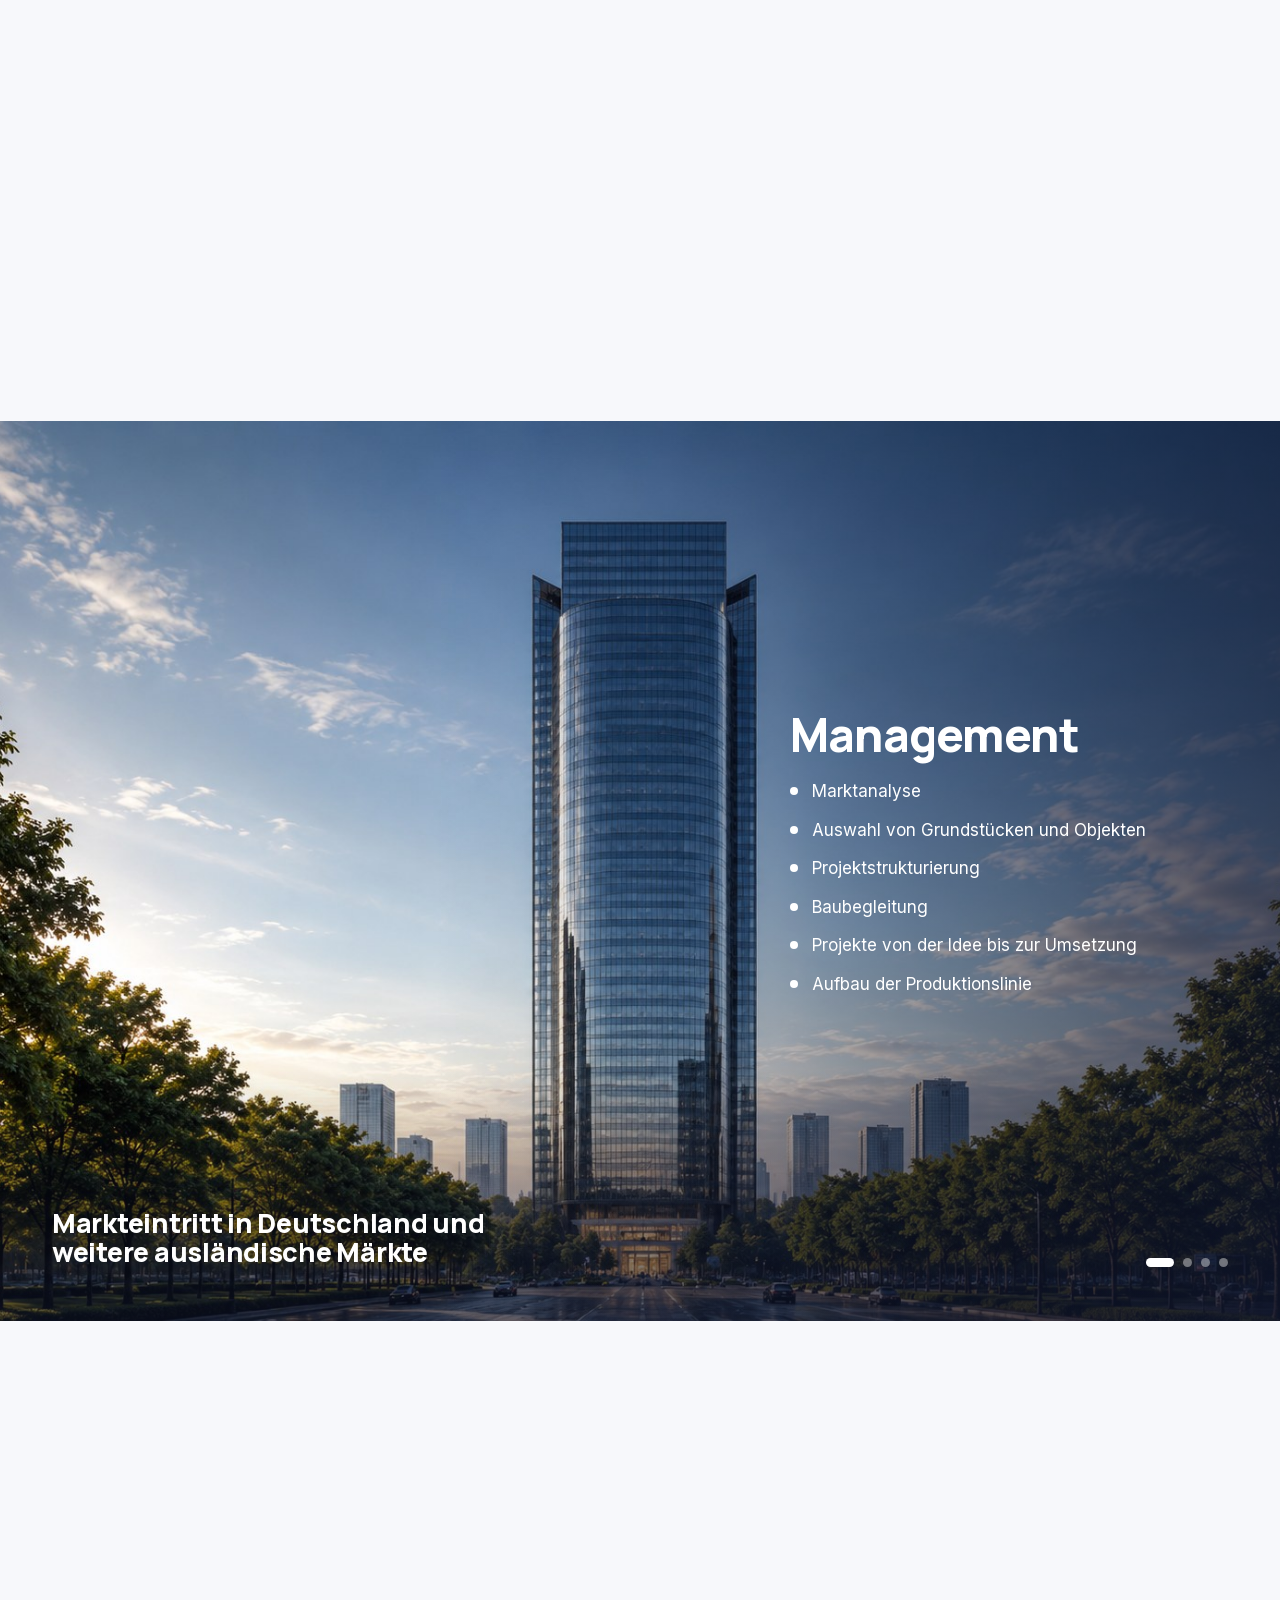
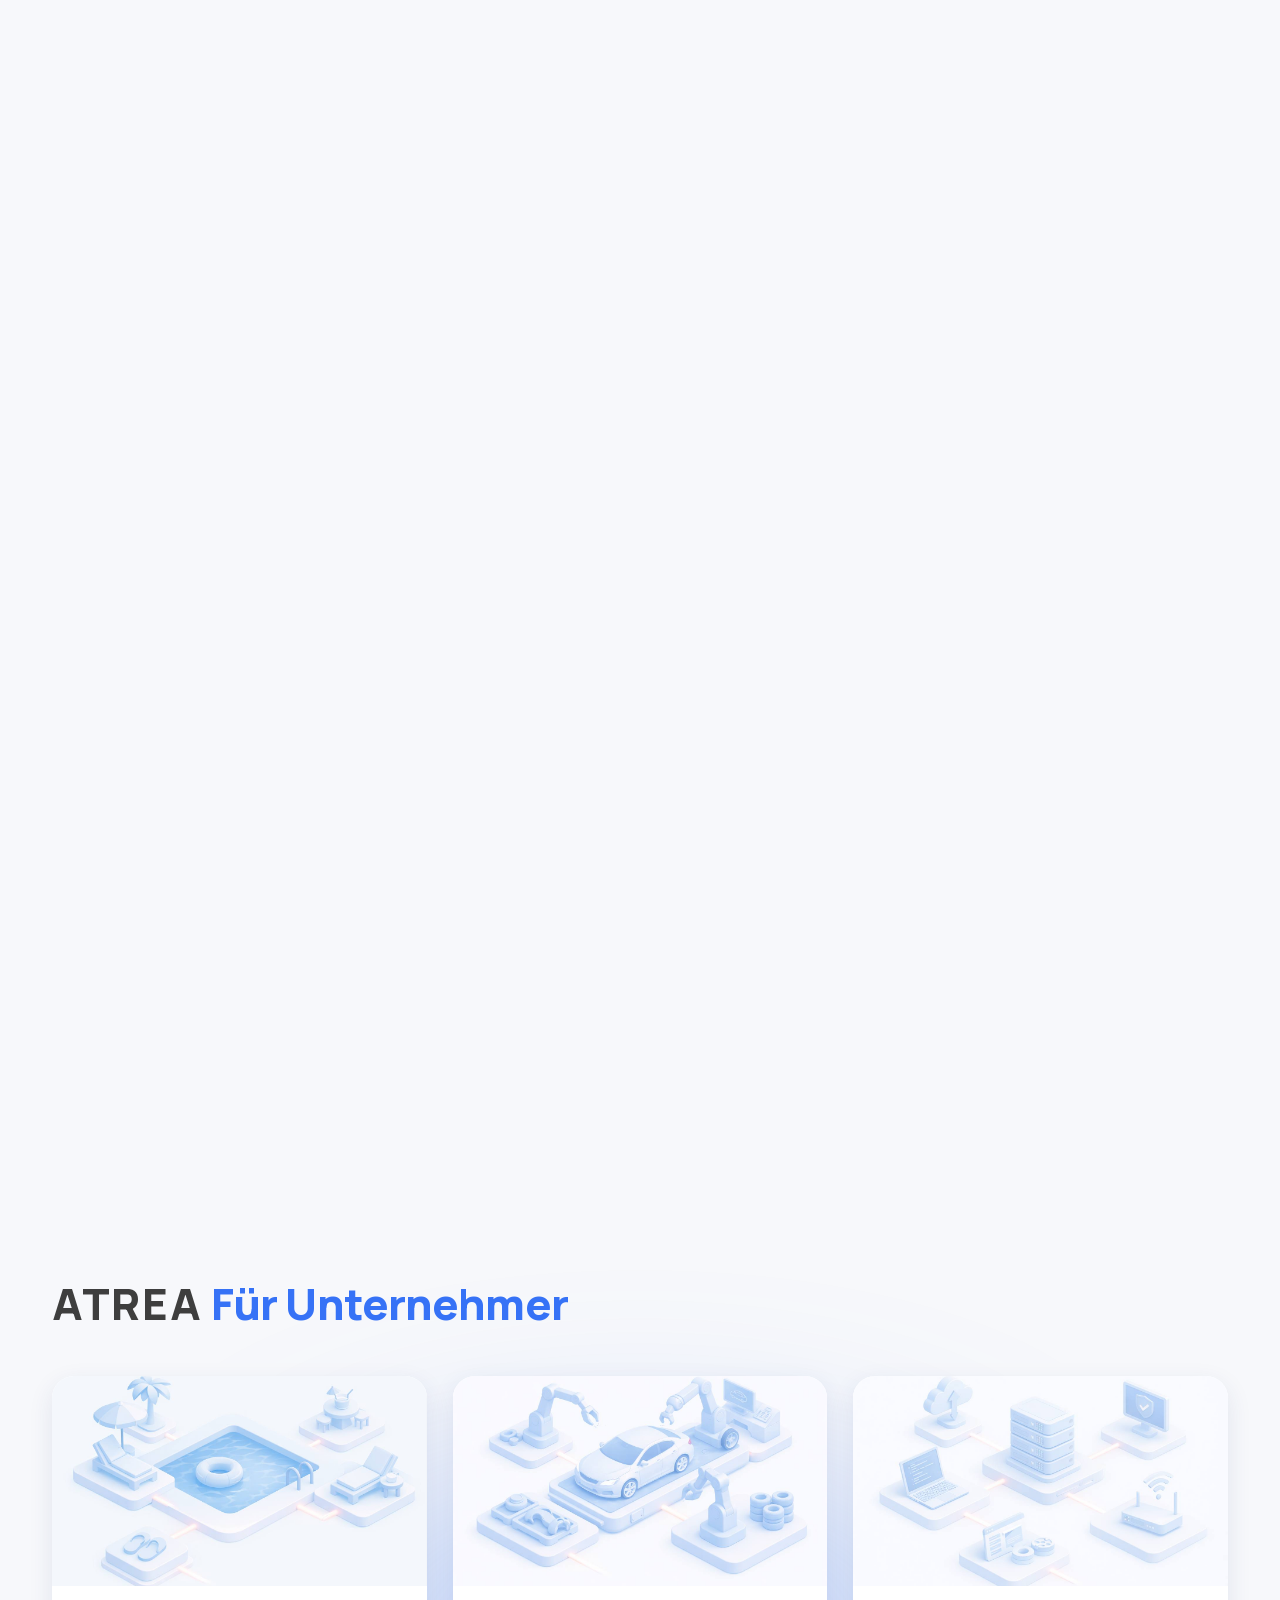
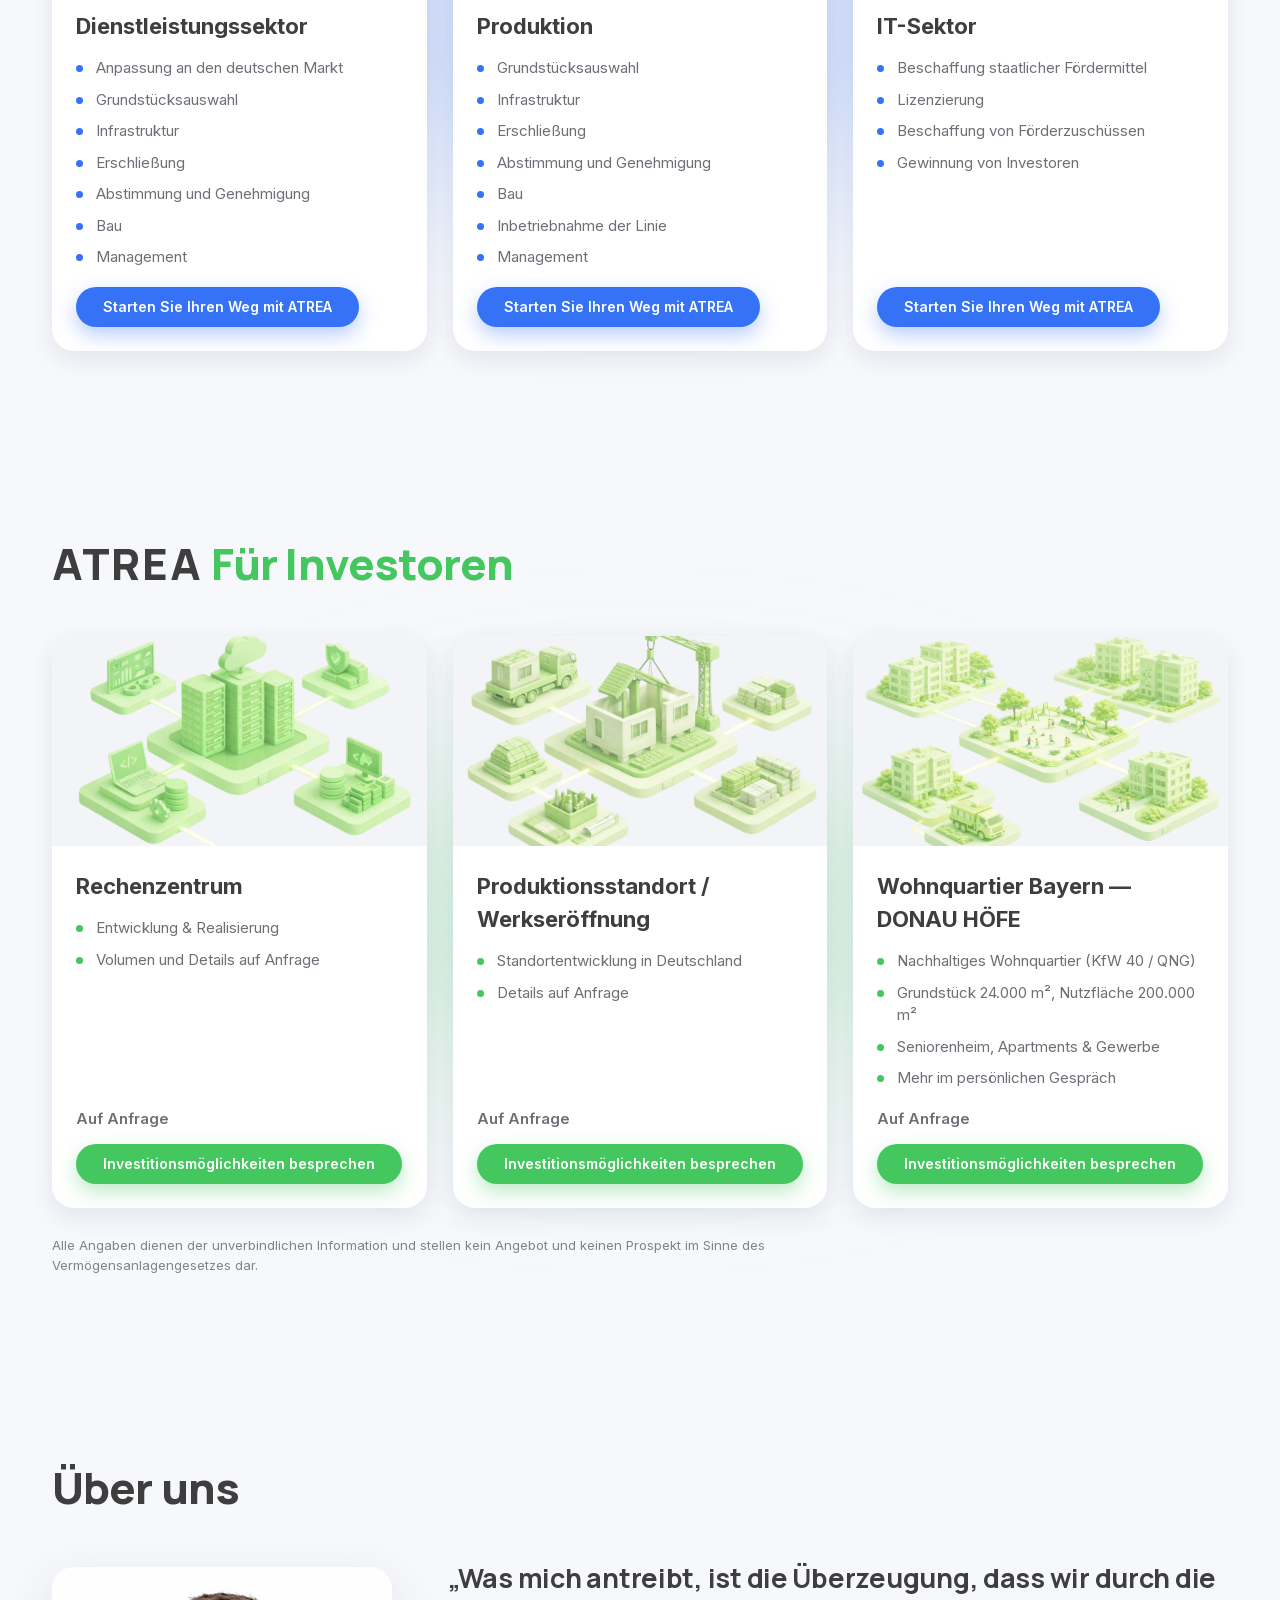
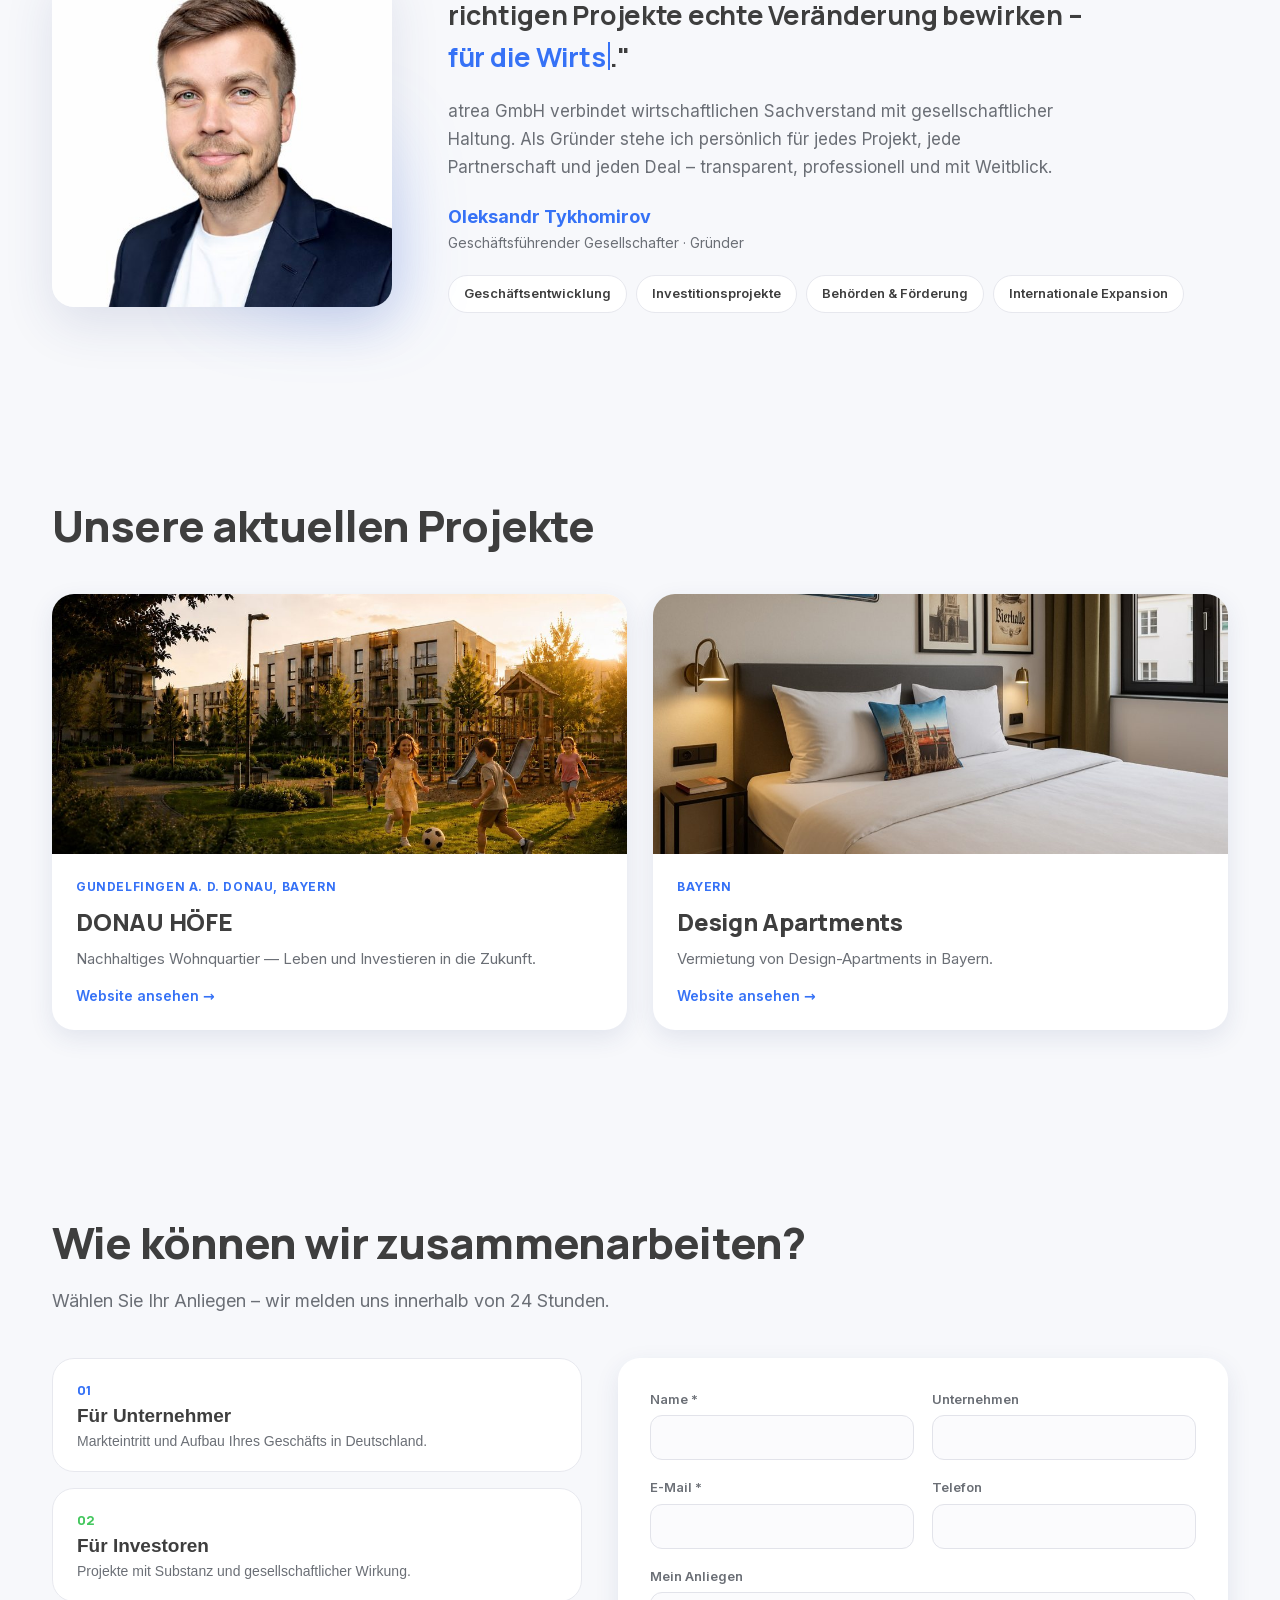
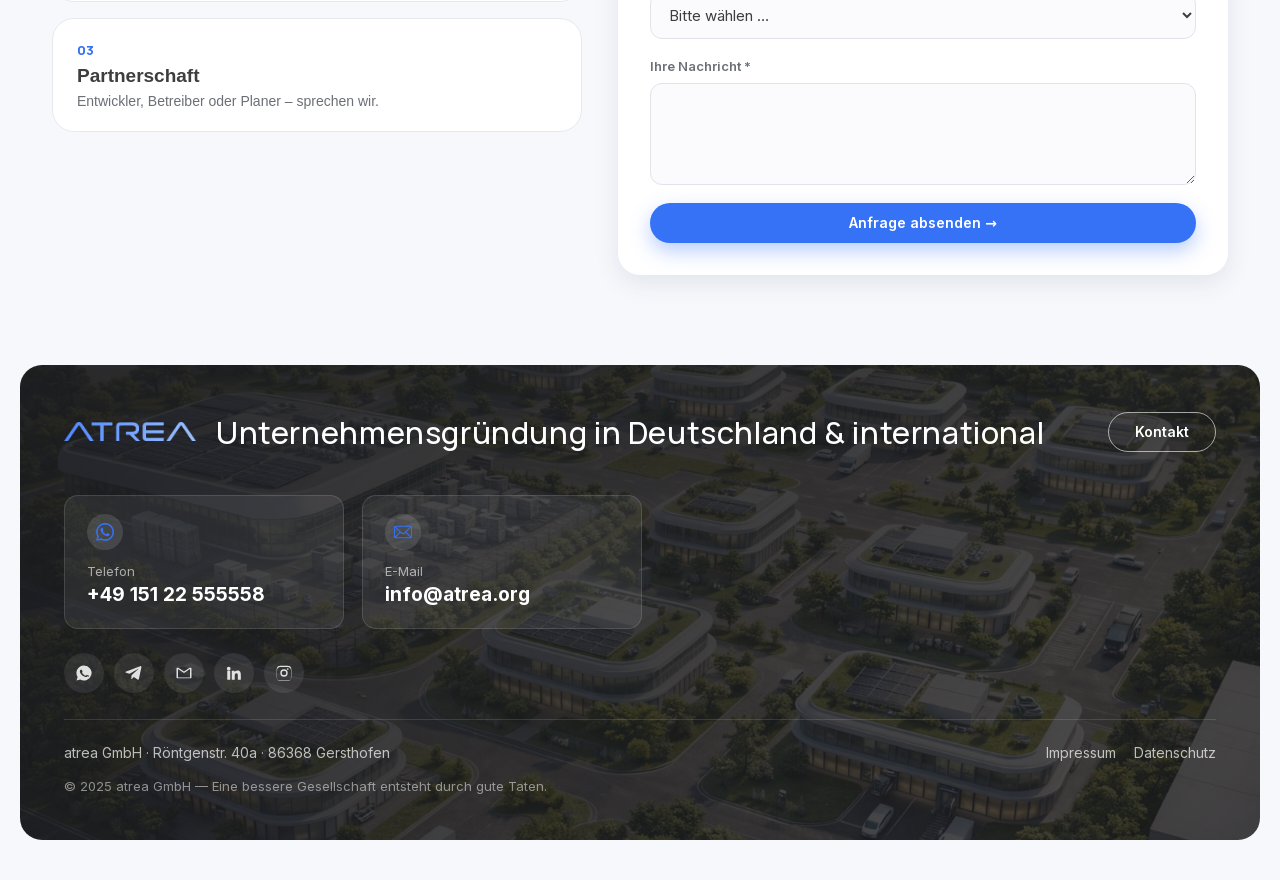
==== commit aaf7a9fd: "Telefon: +49 174 5893955 statt +49 151 22555558 Co-Authored-By: Claude Opus 5.5 <noreply@anthropic.c" ====
--- a/index.html
+++ b/index.html
@@ -263,6 +263,6 @@
   </div>
 
   <script src="assets/js/i18n.js?v=26"></script>
-  <script src="assets/js/app.js?v=26"></script>
+  <script src="assets/js/app.js?v=27"></script>
 </body>
 </html>
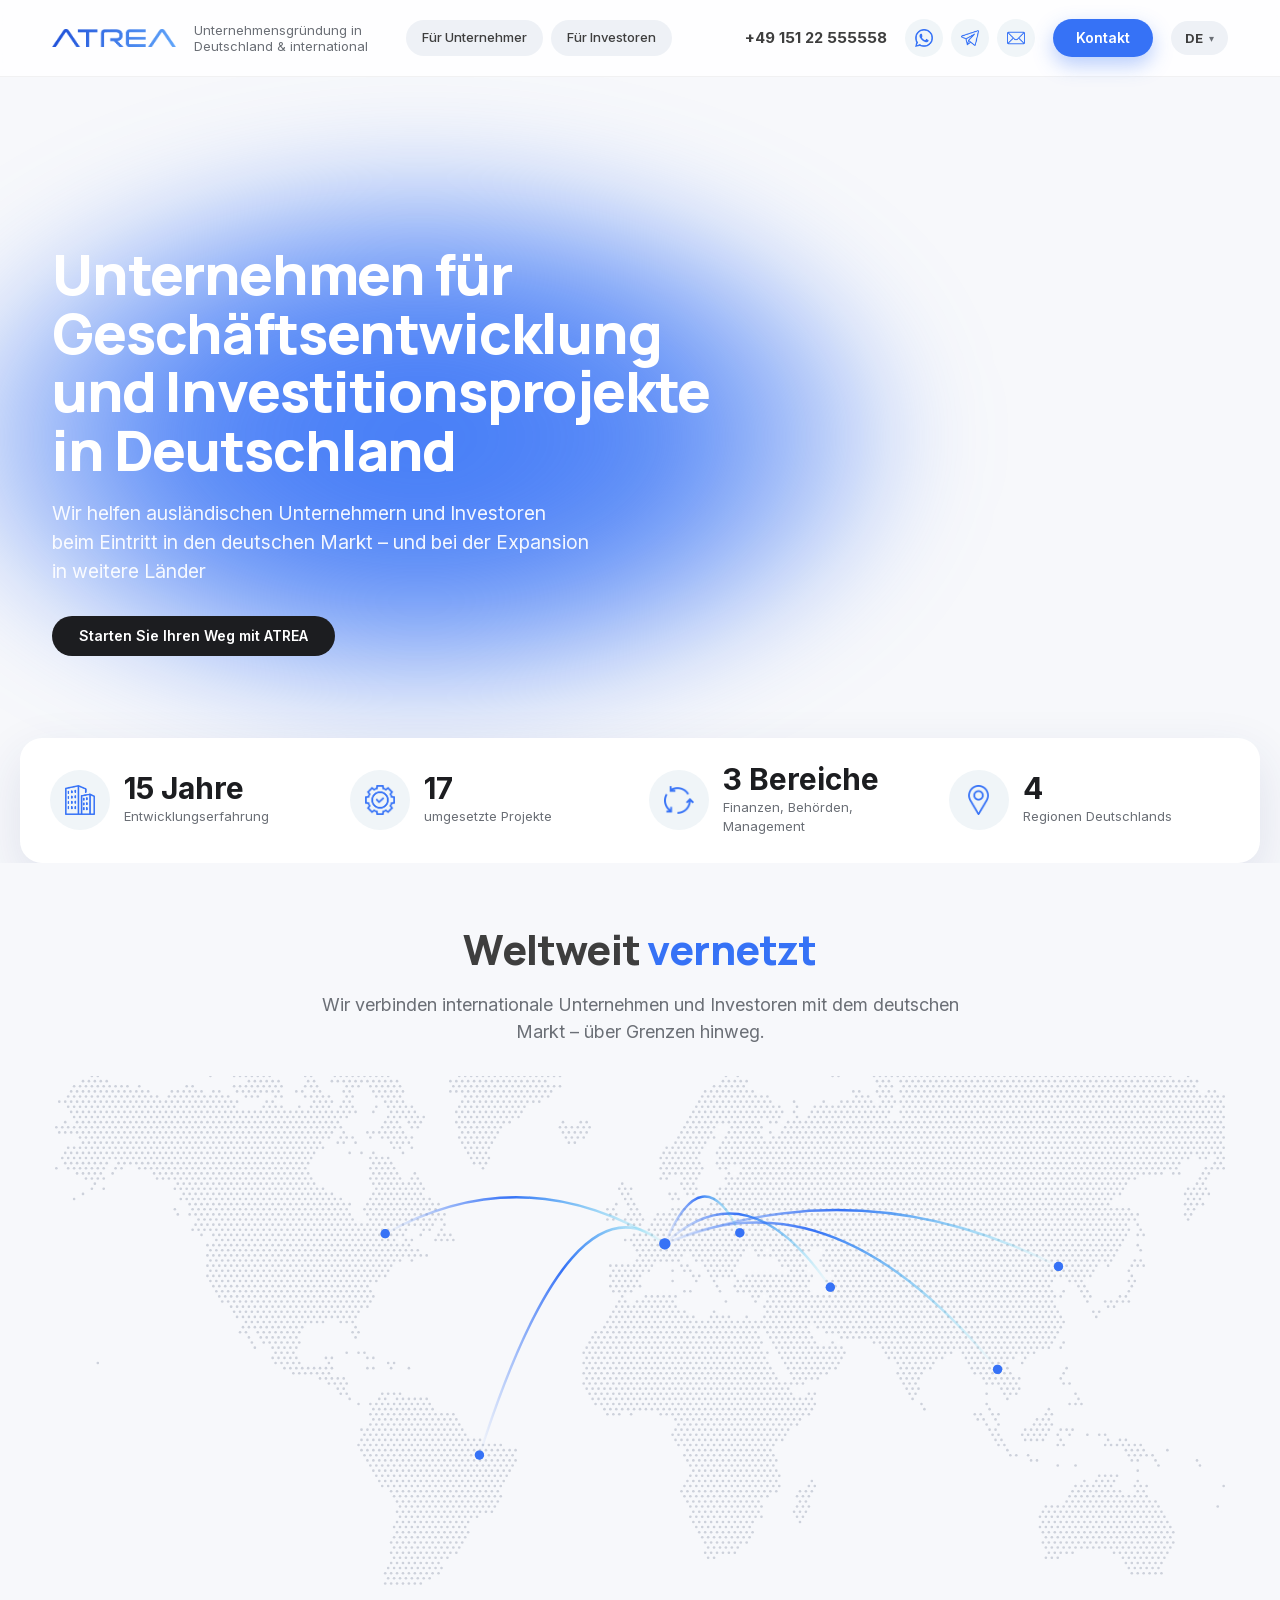
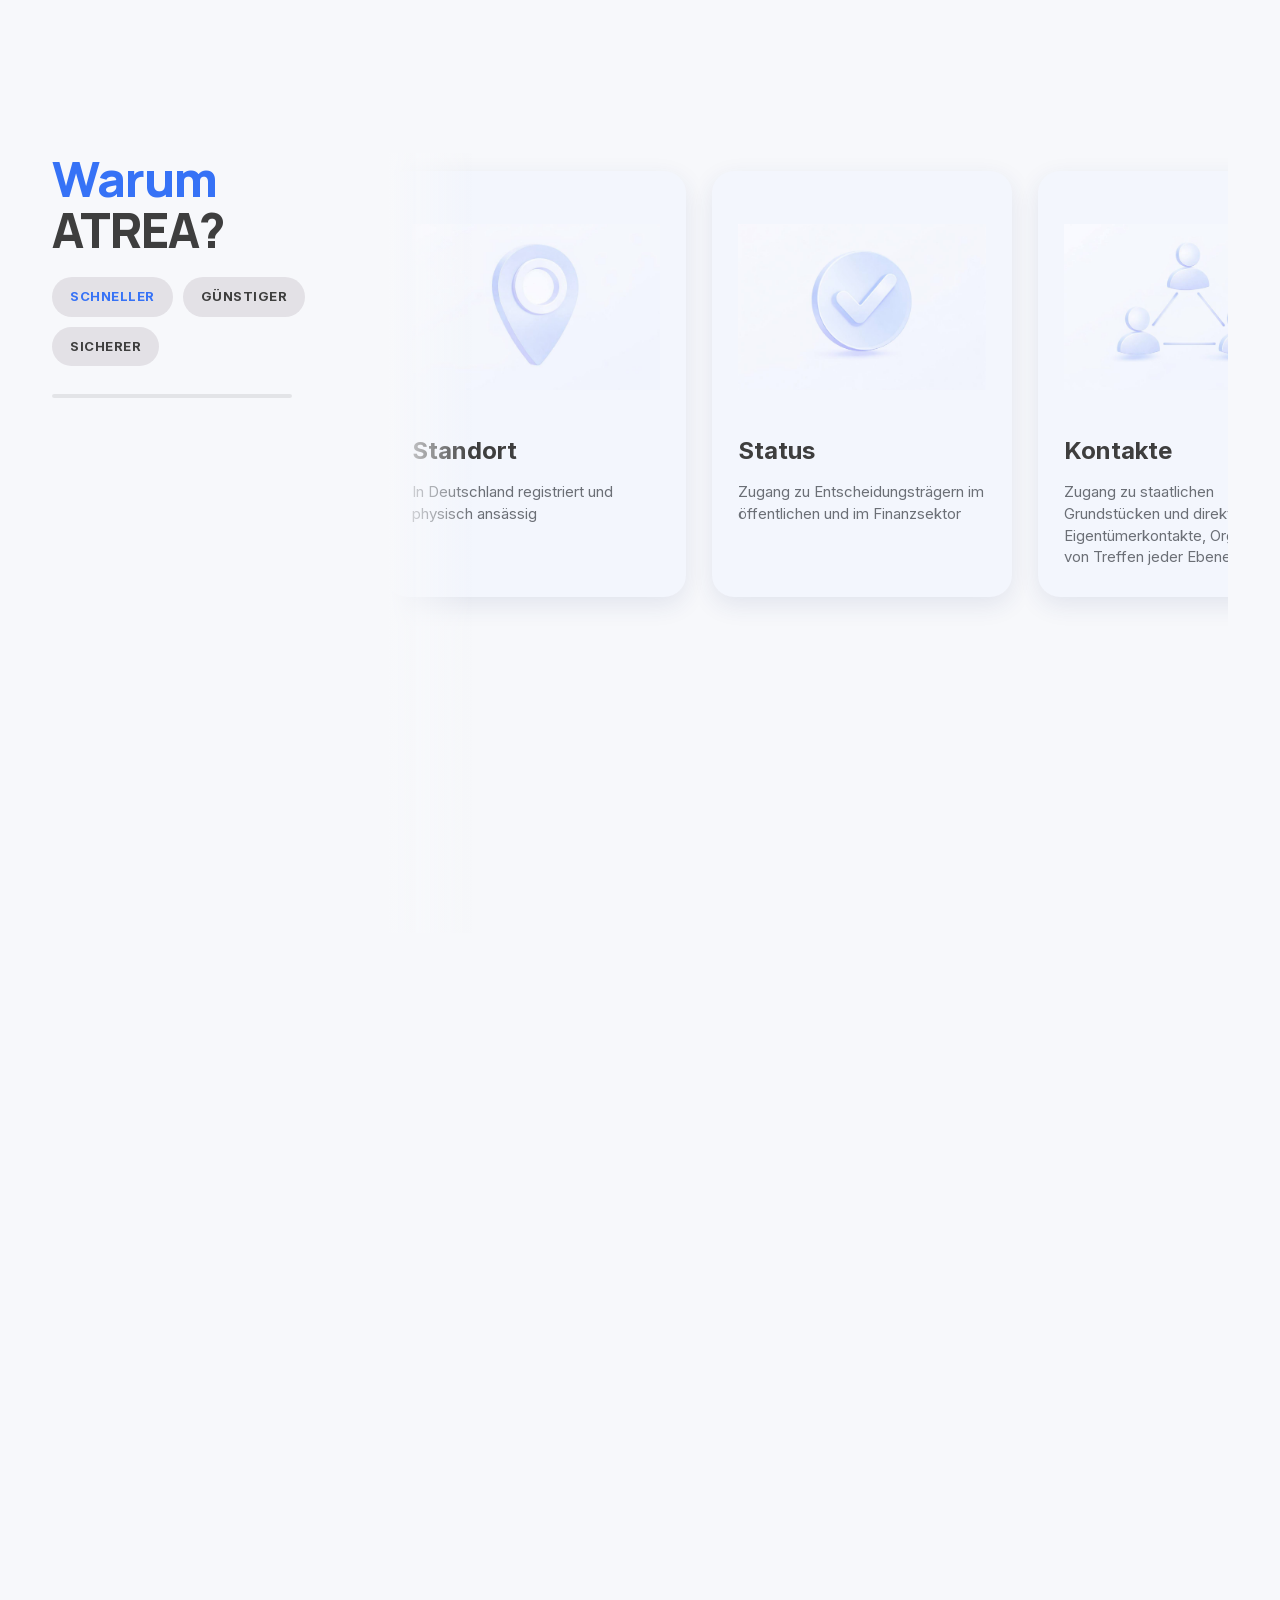
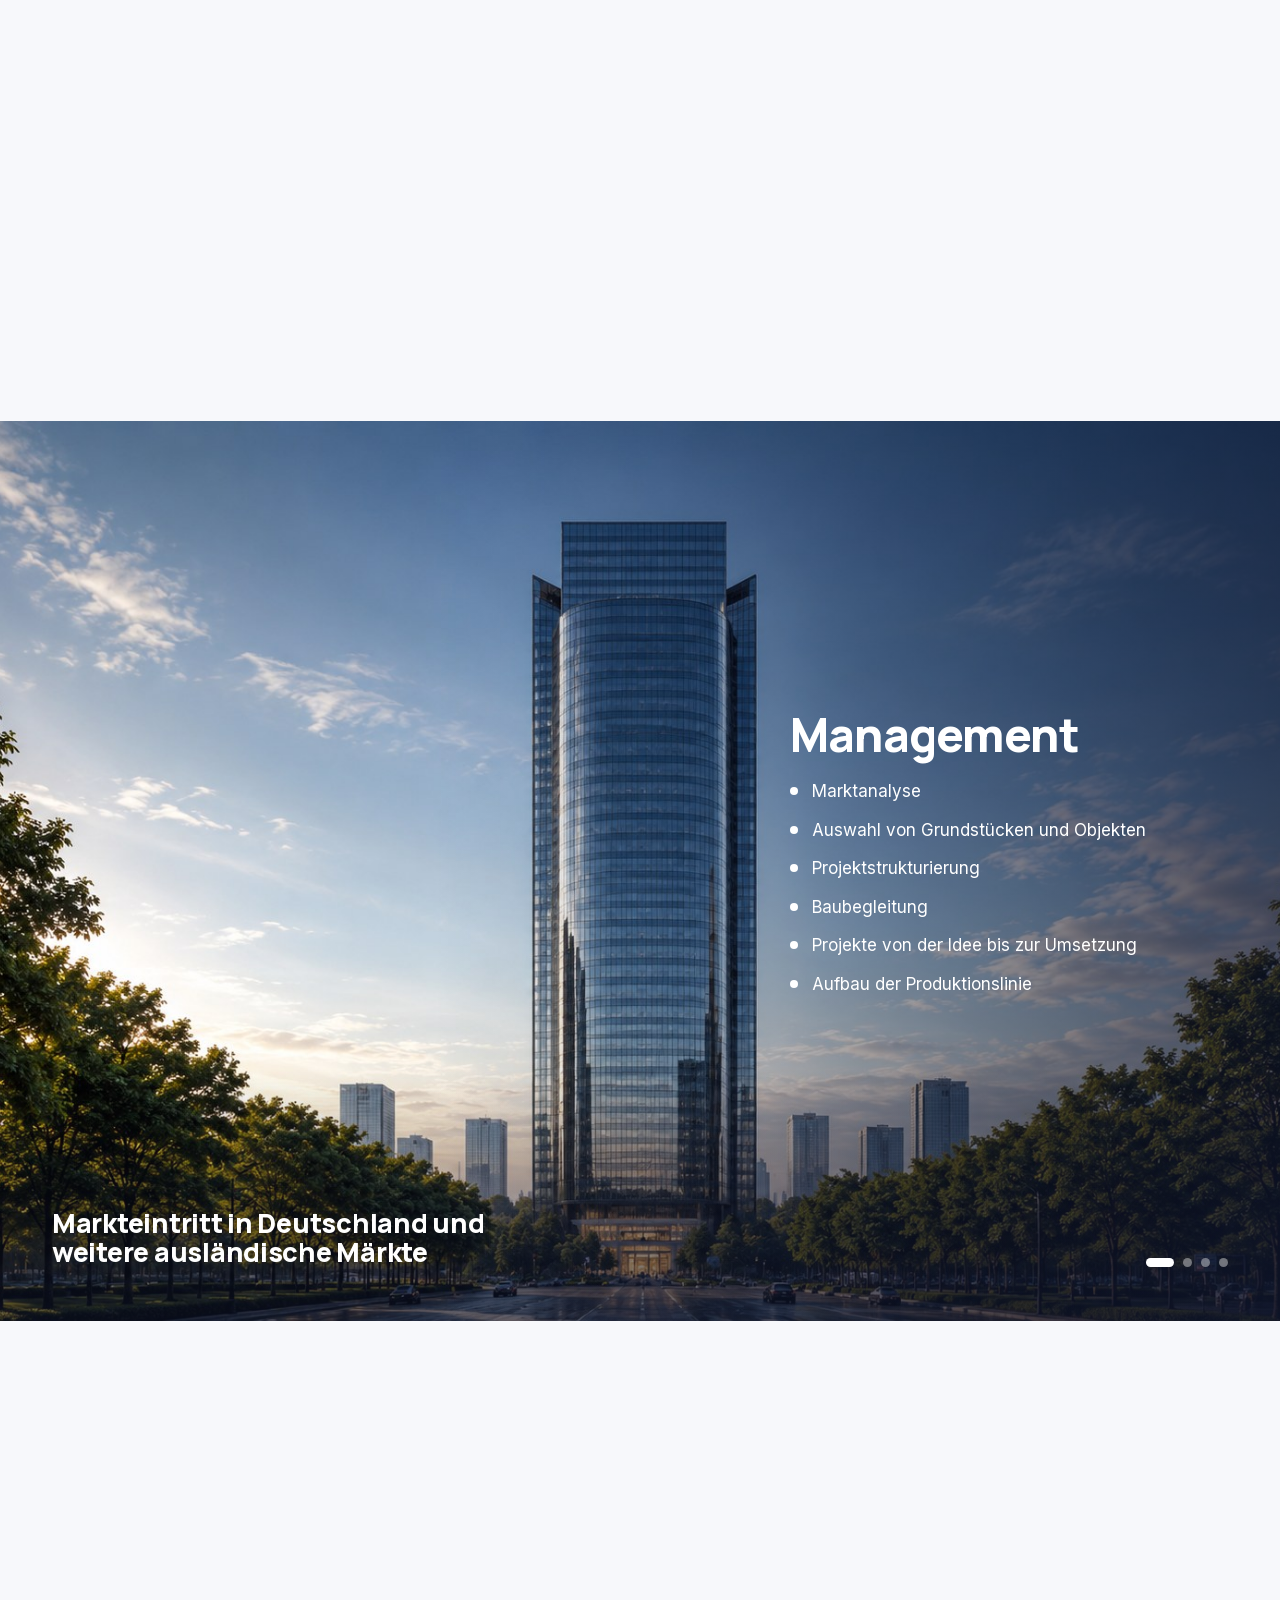
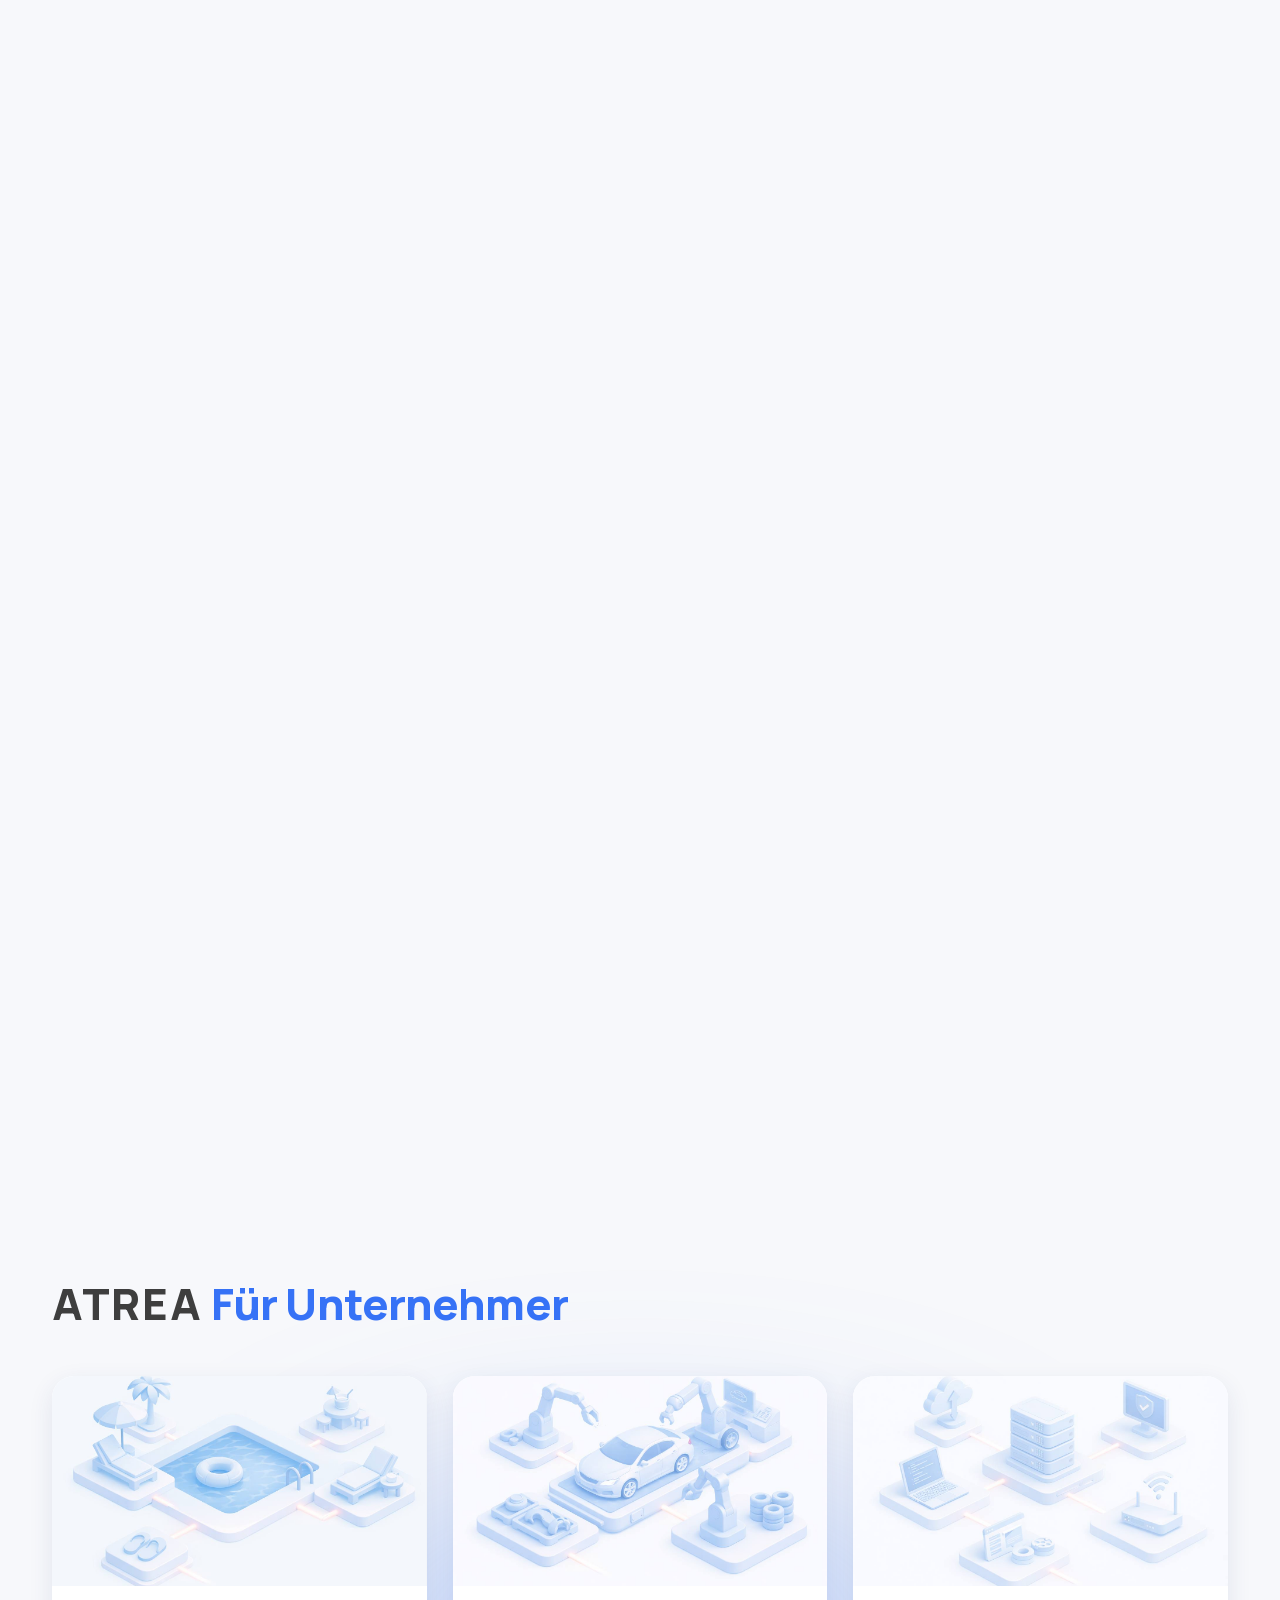
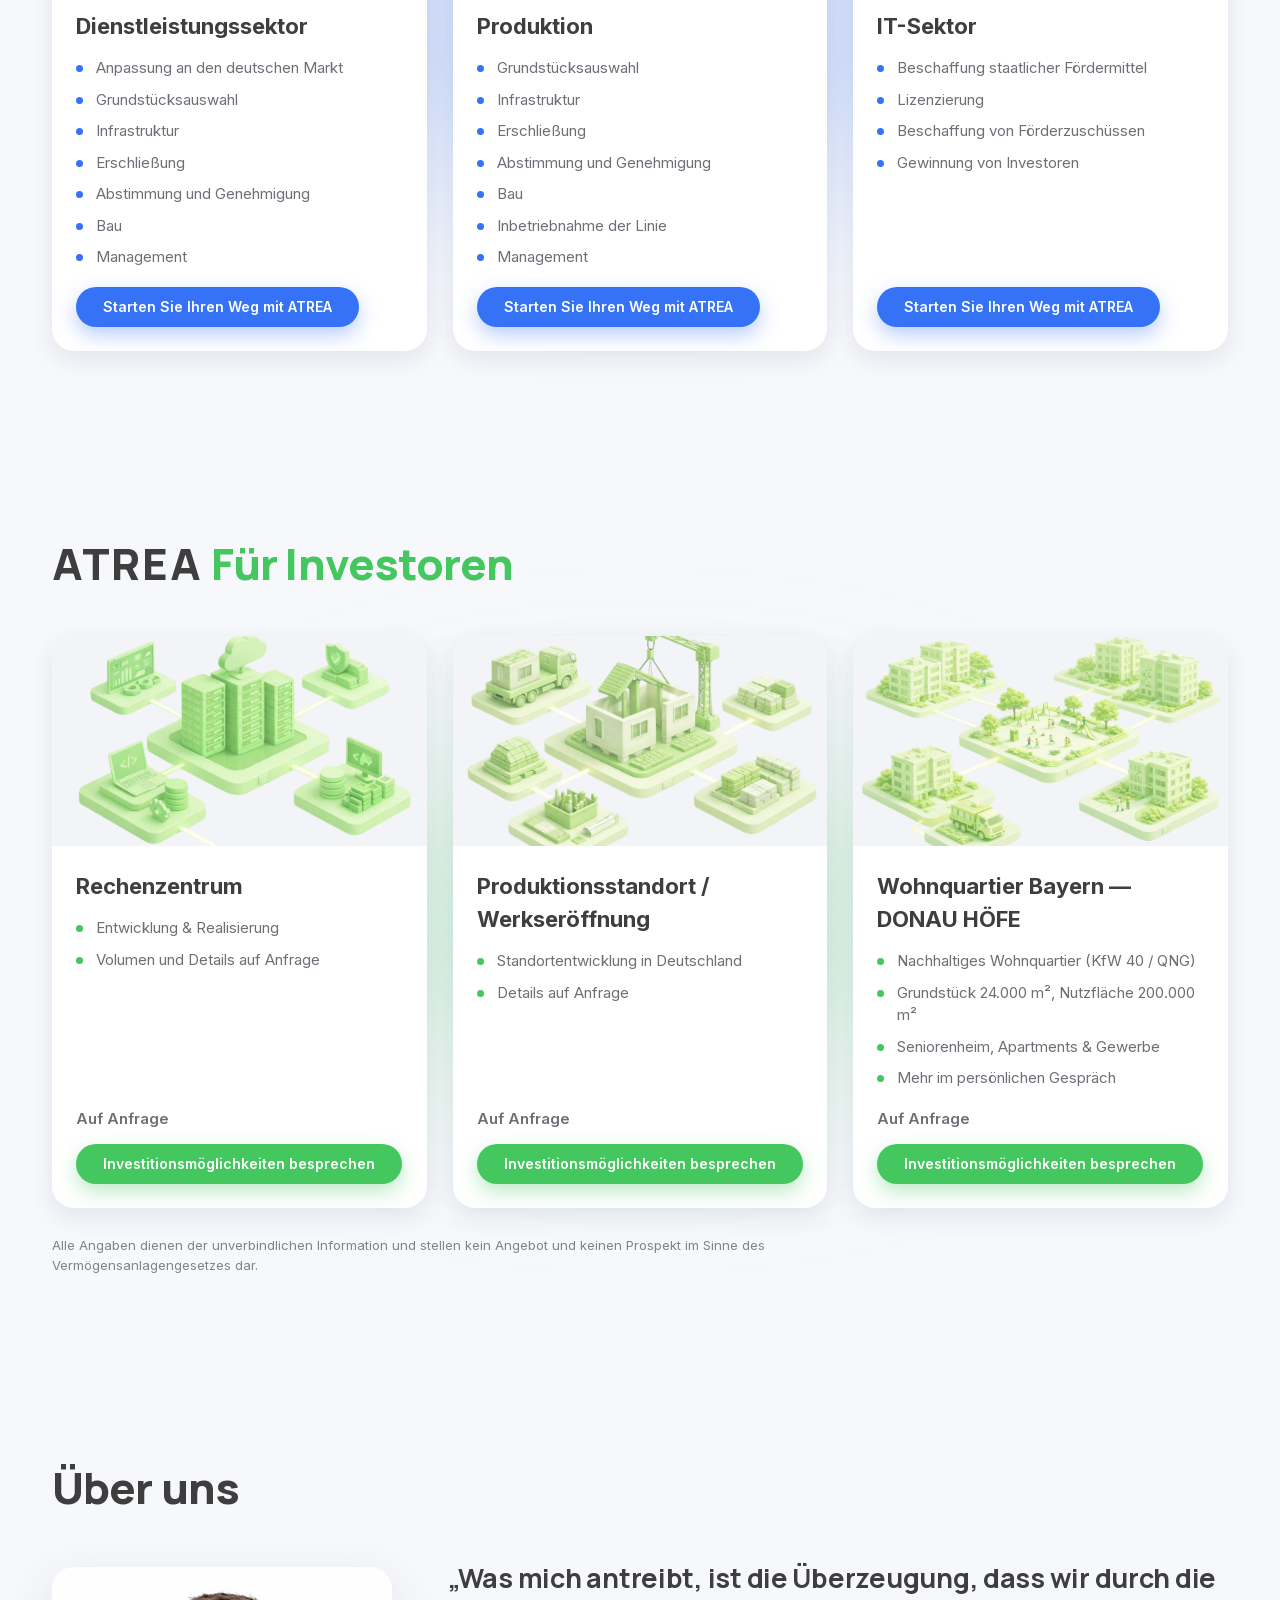
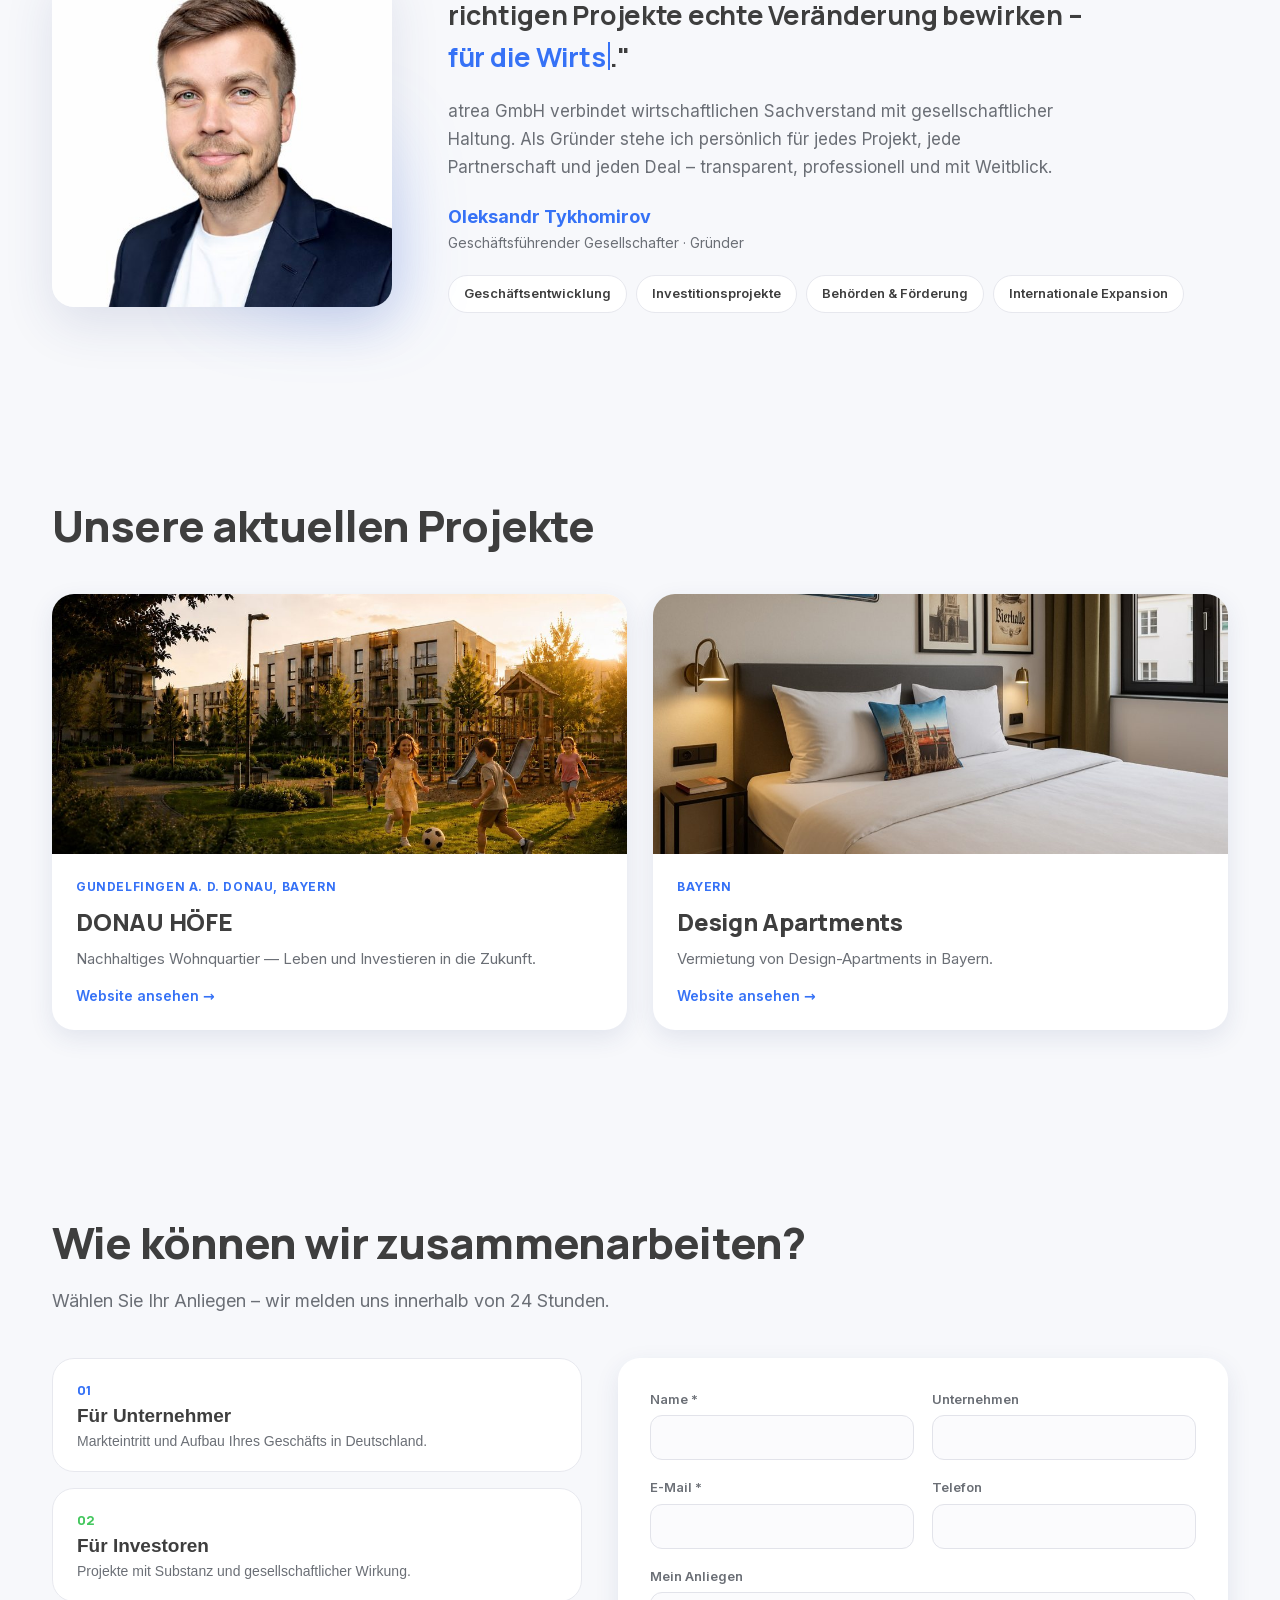
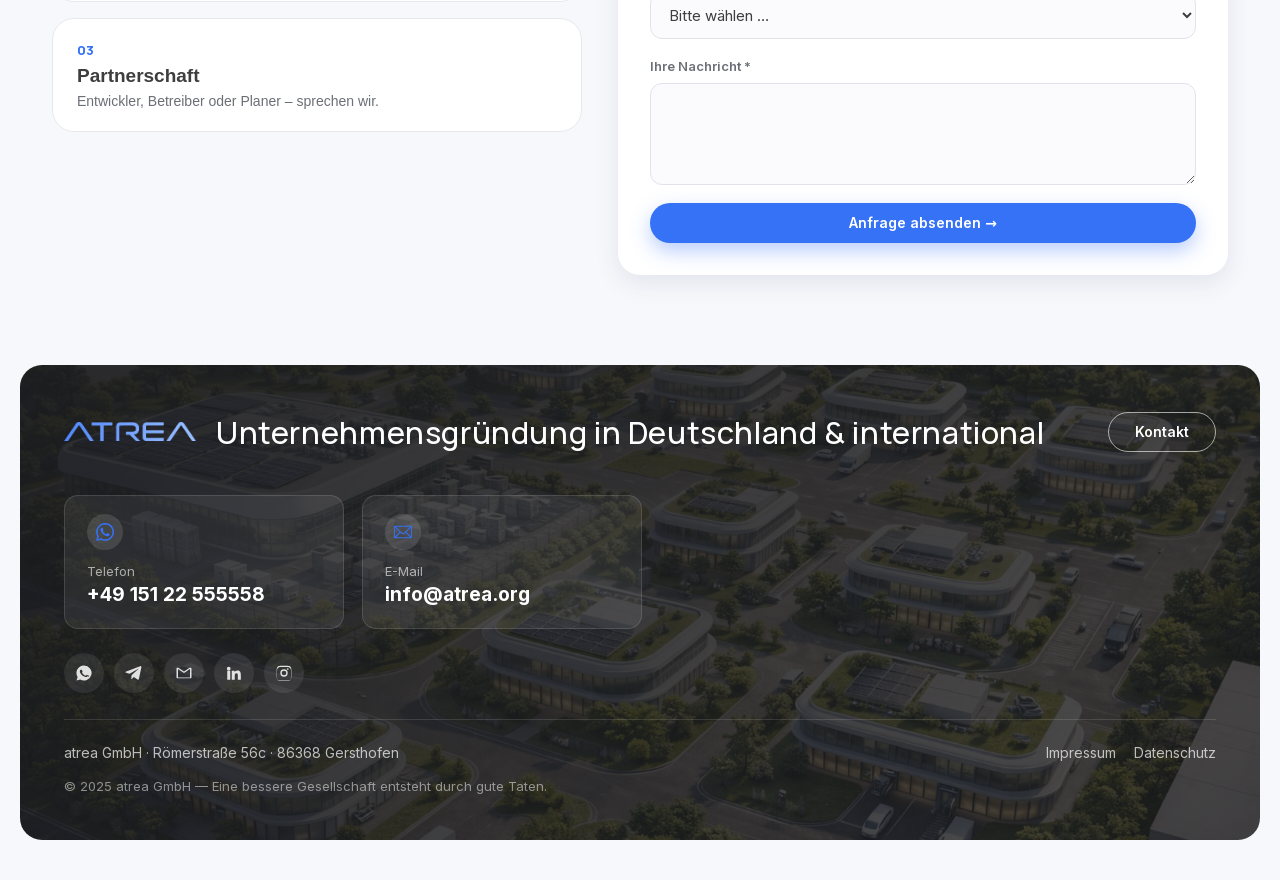
==== commit 9e1facba: "Adresse: Römerstraße 56c, 86368 Gersthofen (i18n v27) Co-Authored-By: Claude Opus 5.5 <noreply@anthr" ====
--- a/index.html
+++ b/index.html
@@ -41,7 +41,7 @@
     "telephone": "+49 151 22 555558",
     "address": {
       "@type": "PostalAddress",
-      "streetAddress": "Röntgenstr. 40a",
+      "streetAddress": "Römerstraße 56c",
       "postalCode": "86368",
       "addressLocality": "Gersthofen",
       "addressCountry": "DE"
@@ -262,7 +262,7 @@
     </div>
   </div>
 
-  <script src="assets/js/i18n.js?v=26"></script>
+  <script src="assets/js/i18n.js?v=27"></script>
   <script src="assets/js/app.js?v=27"></script>
 </body>
 </html>
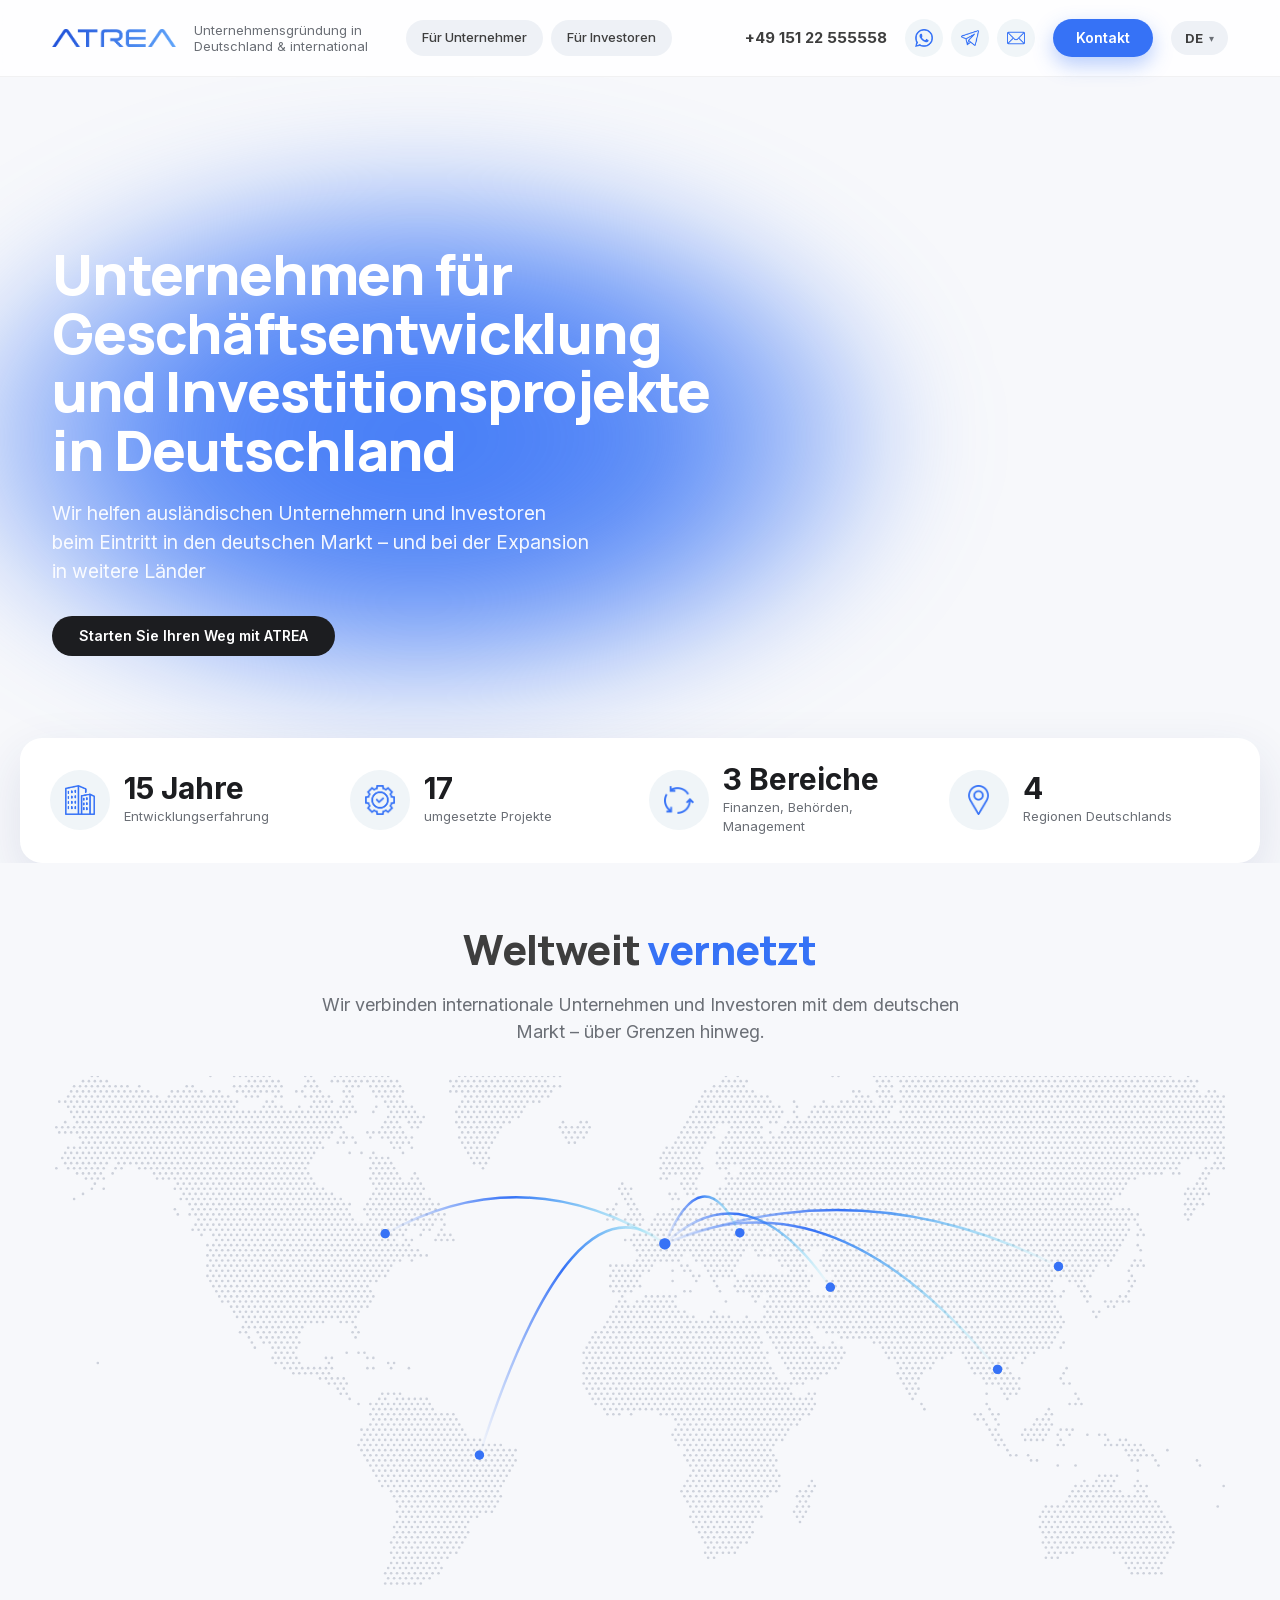
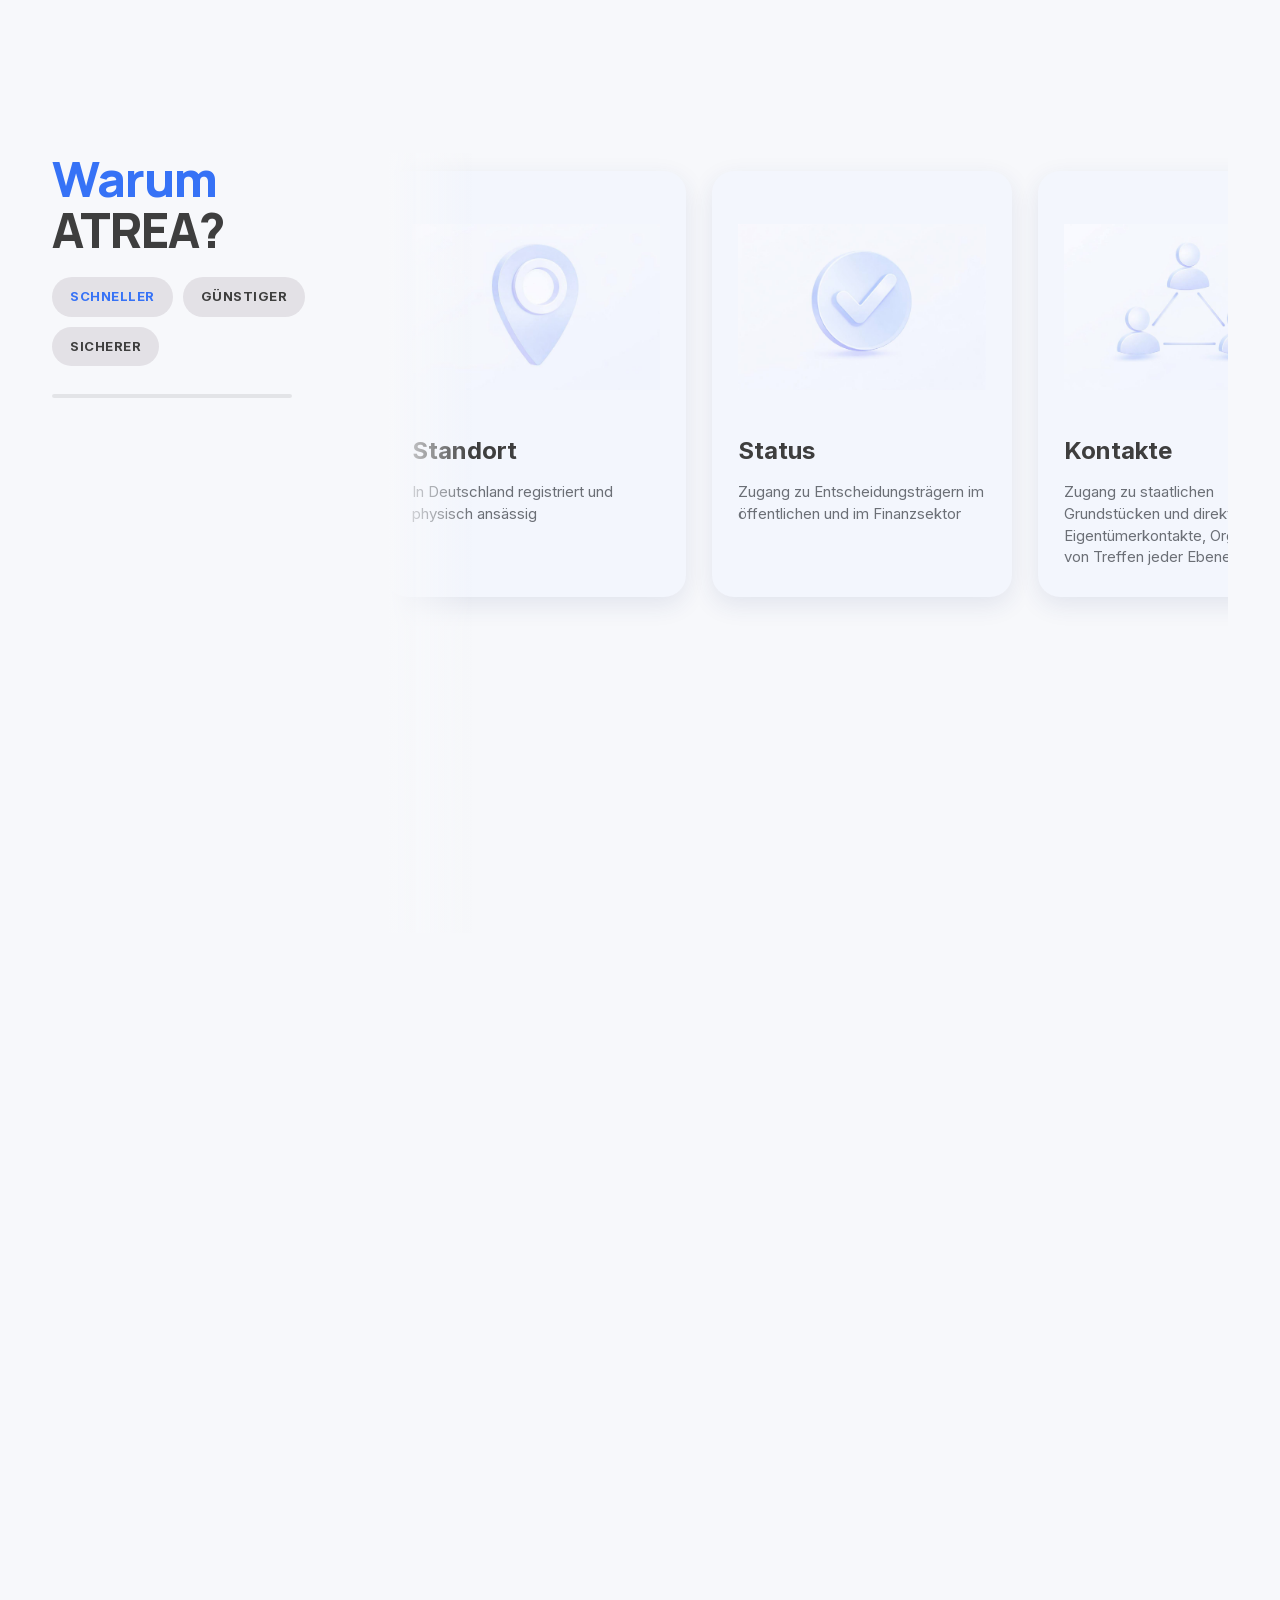
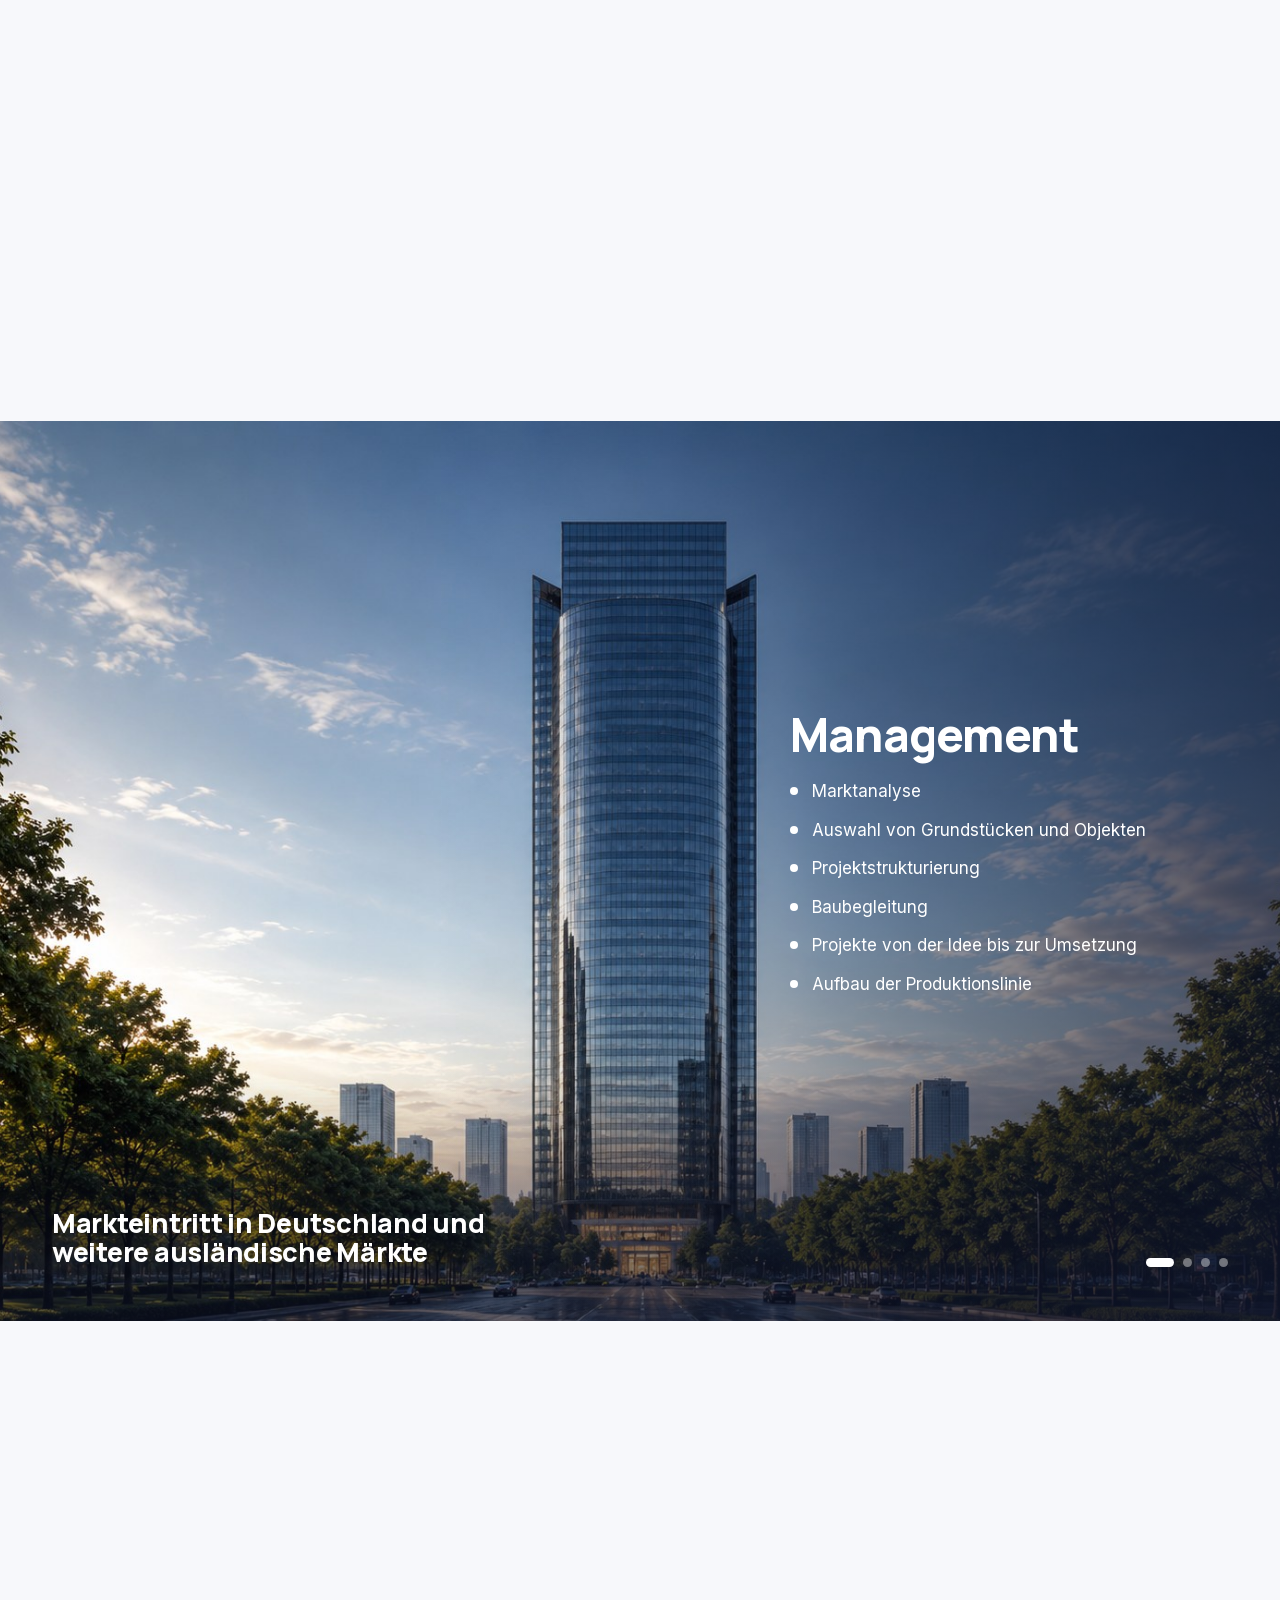
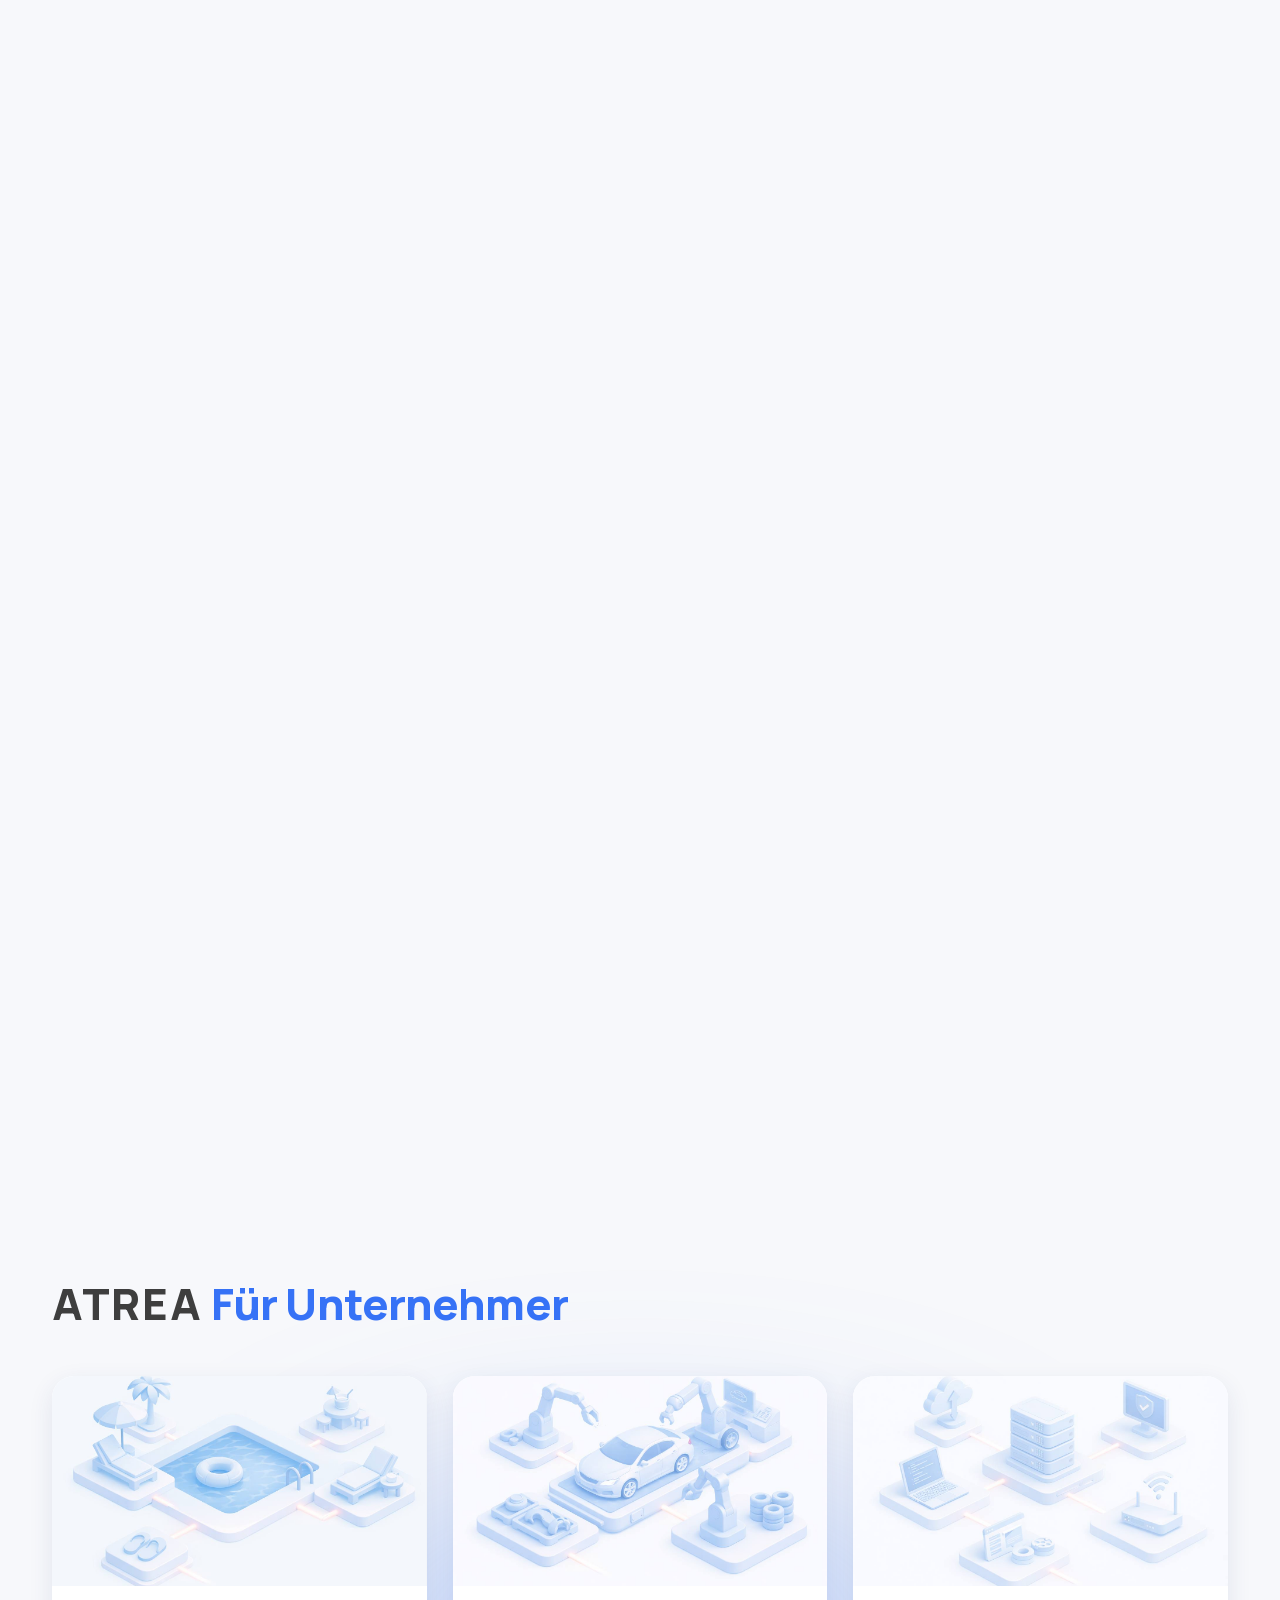
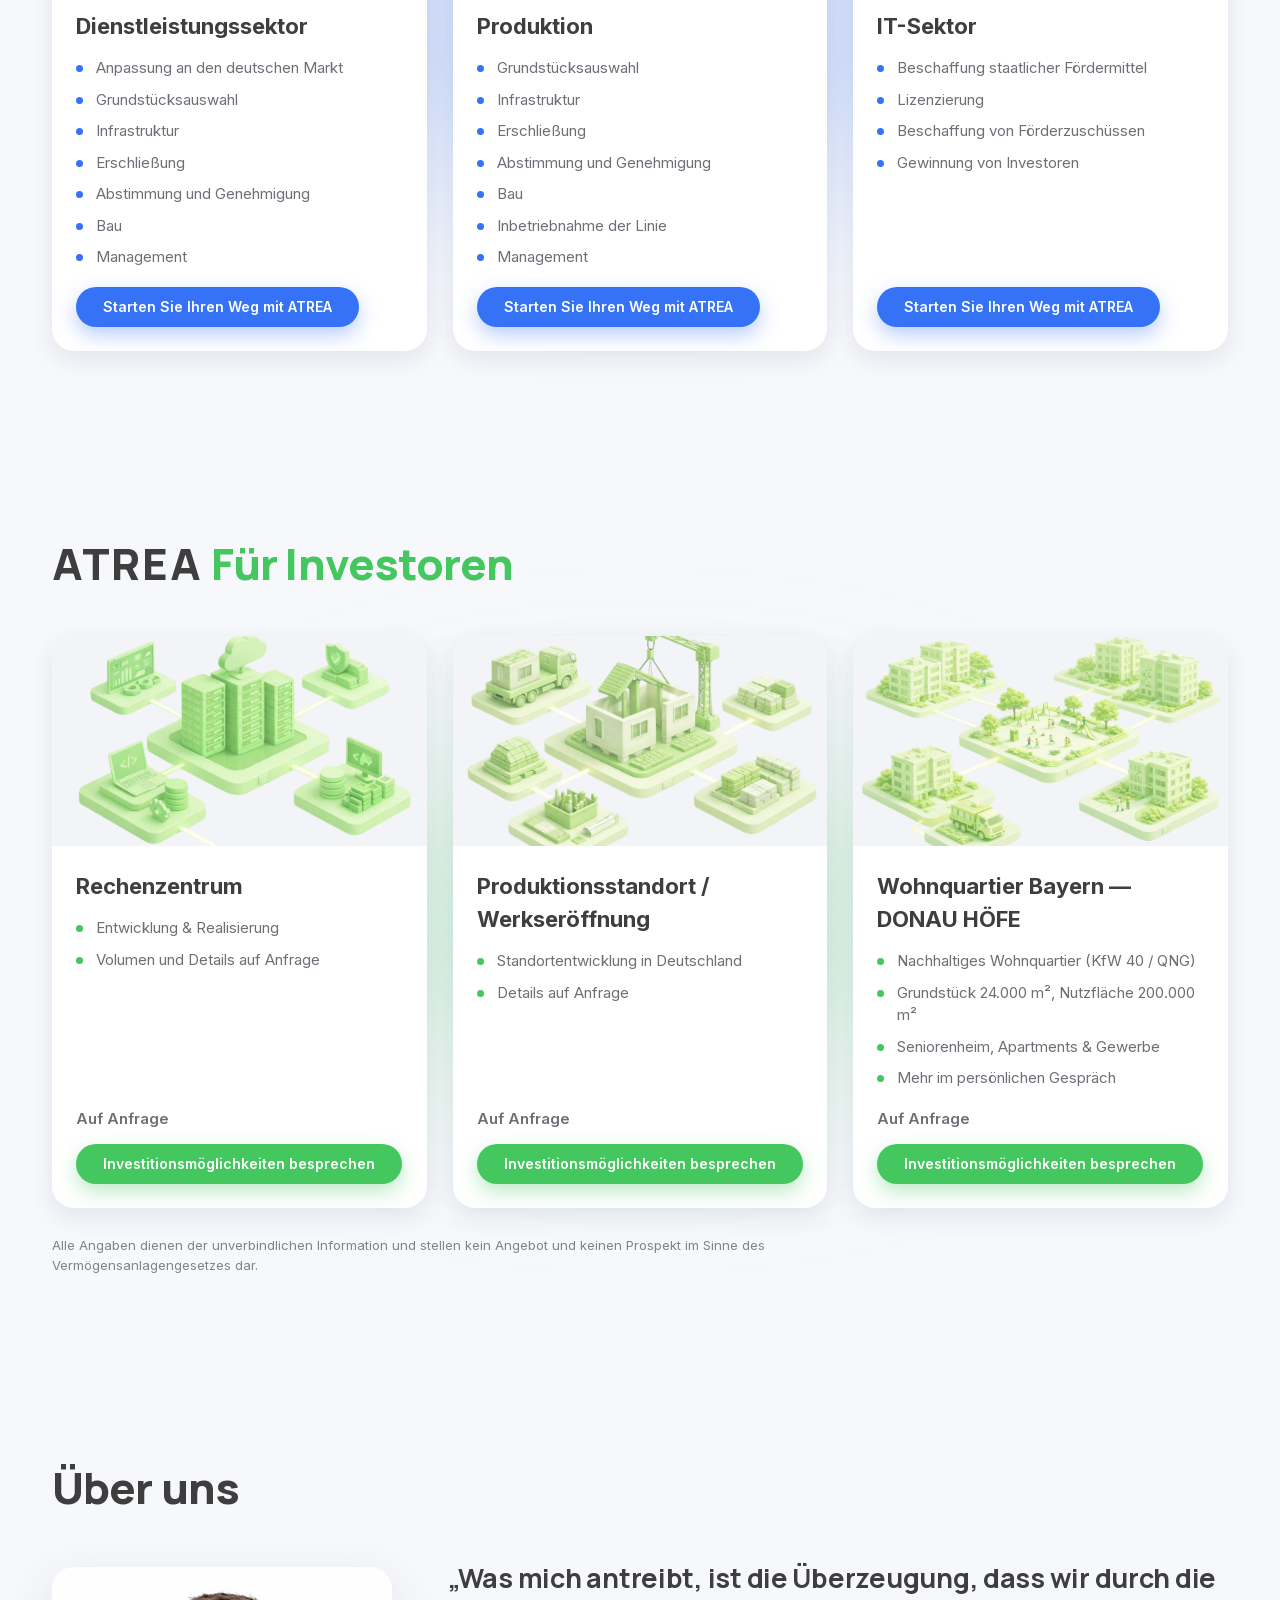
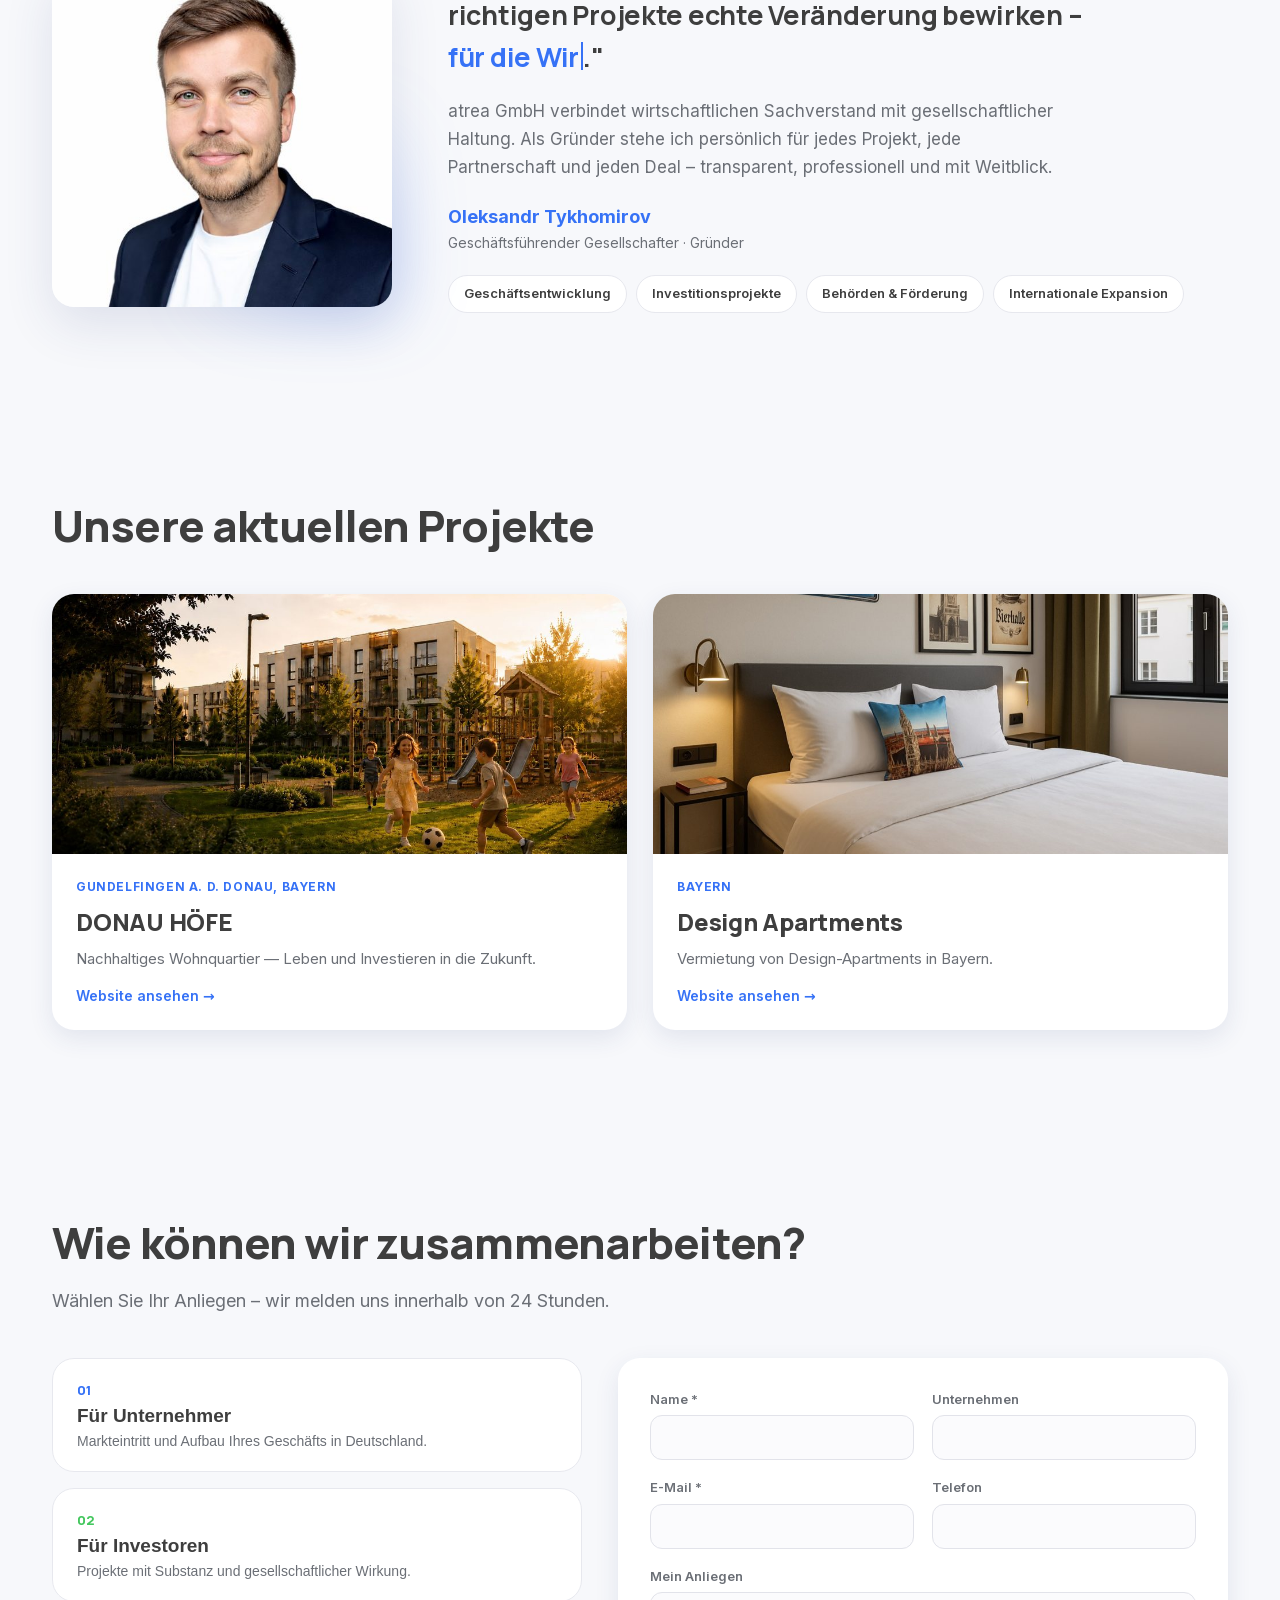
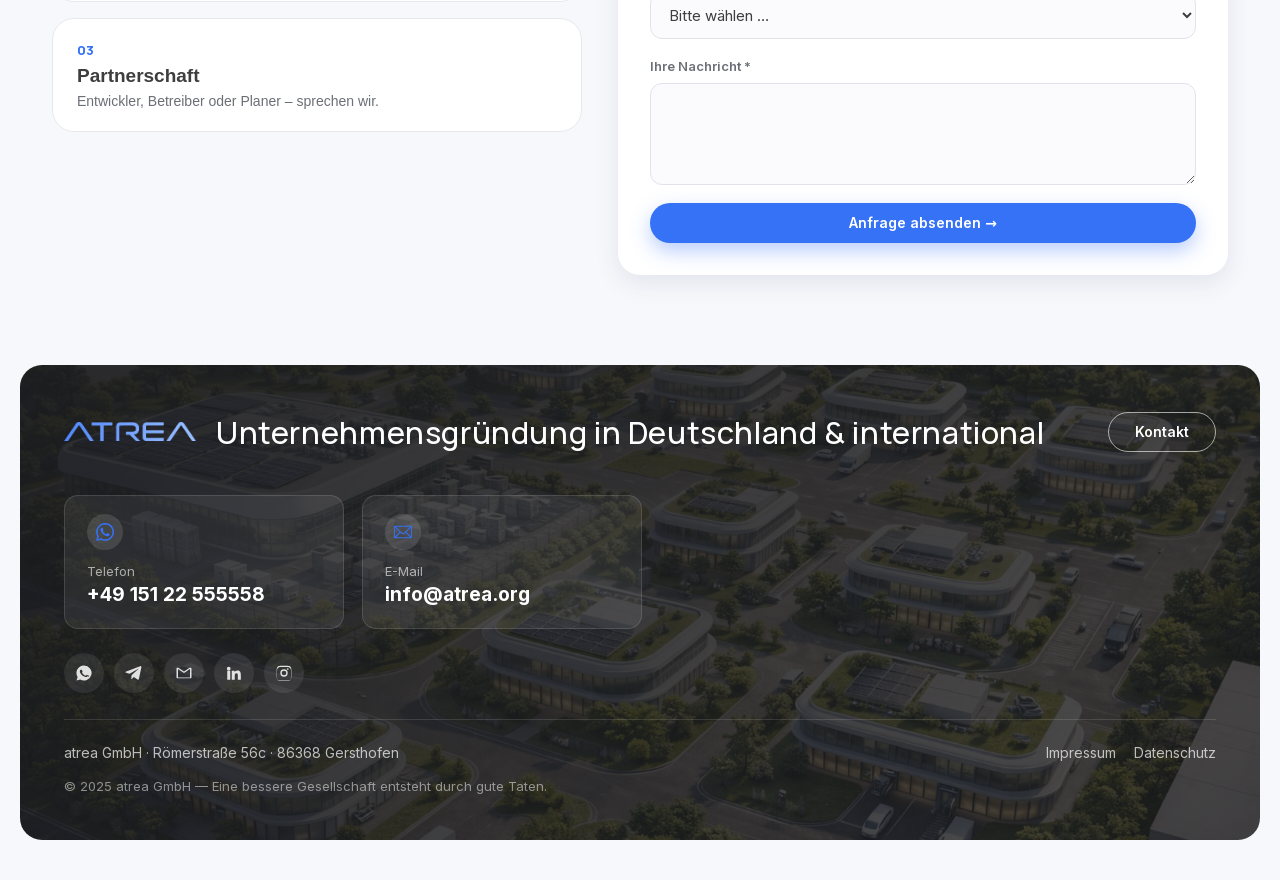
==== commit 632d149d: "Revert "Telefon: +49 174 5893955 statt +49 151 22555558" This reverts commit aaf7a9fd2c10957c875eab1" ====
--- a/index.html
+++ b/index.html
@@ -262,7 +262,7 @@
     </div>
   </div>
 
-  <script src="assets/js/i18n.js?v=27"></script>
-  <script src="assets/js/app.js?v=27"></script>
+  <script src="assets/js/i18n.js?v=28"></script>
+  <script src="assets/js/app.js?v=28"></script>
 </body>
 </html>
